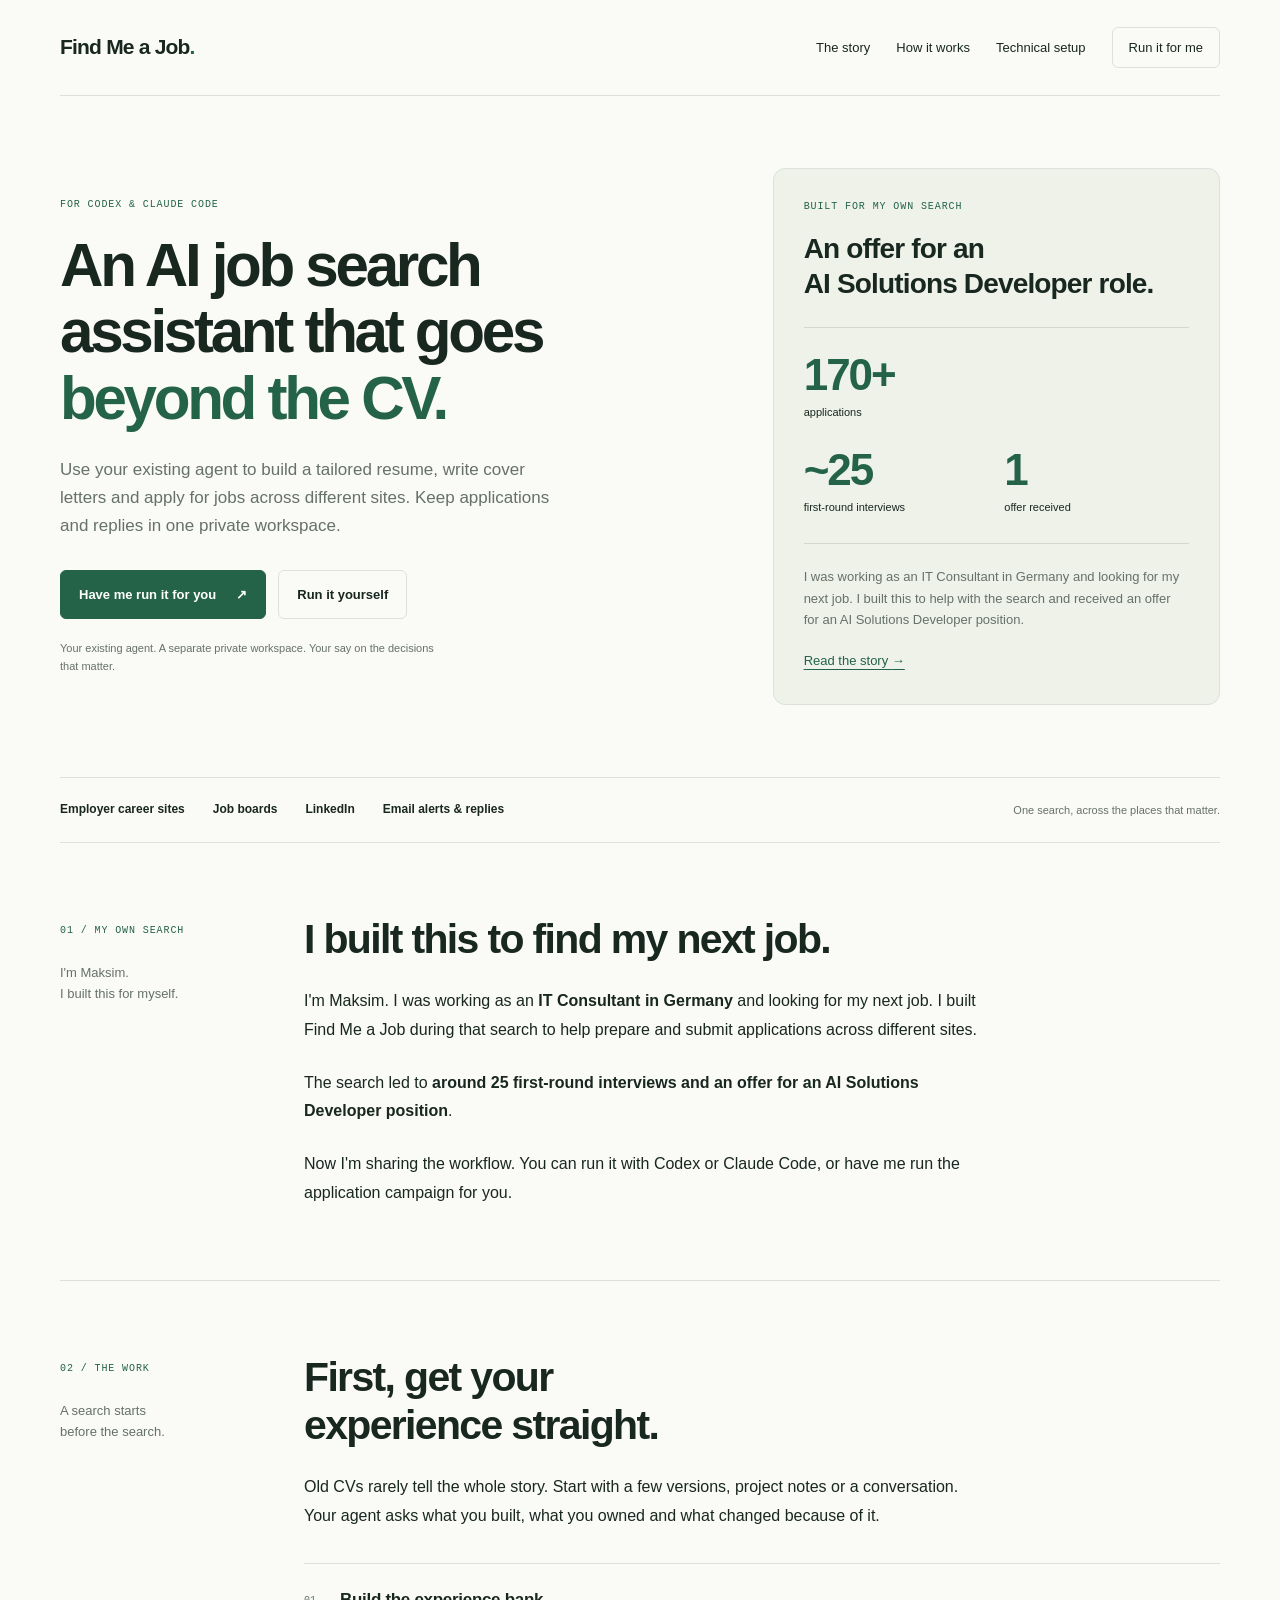
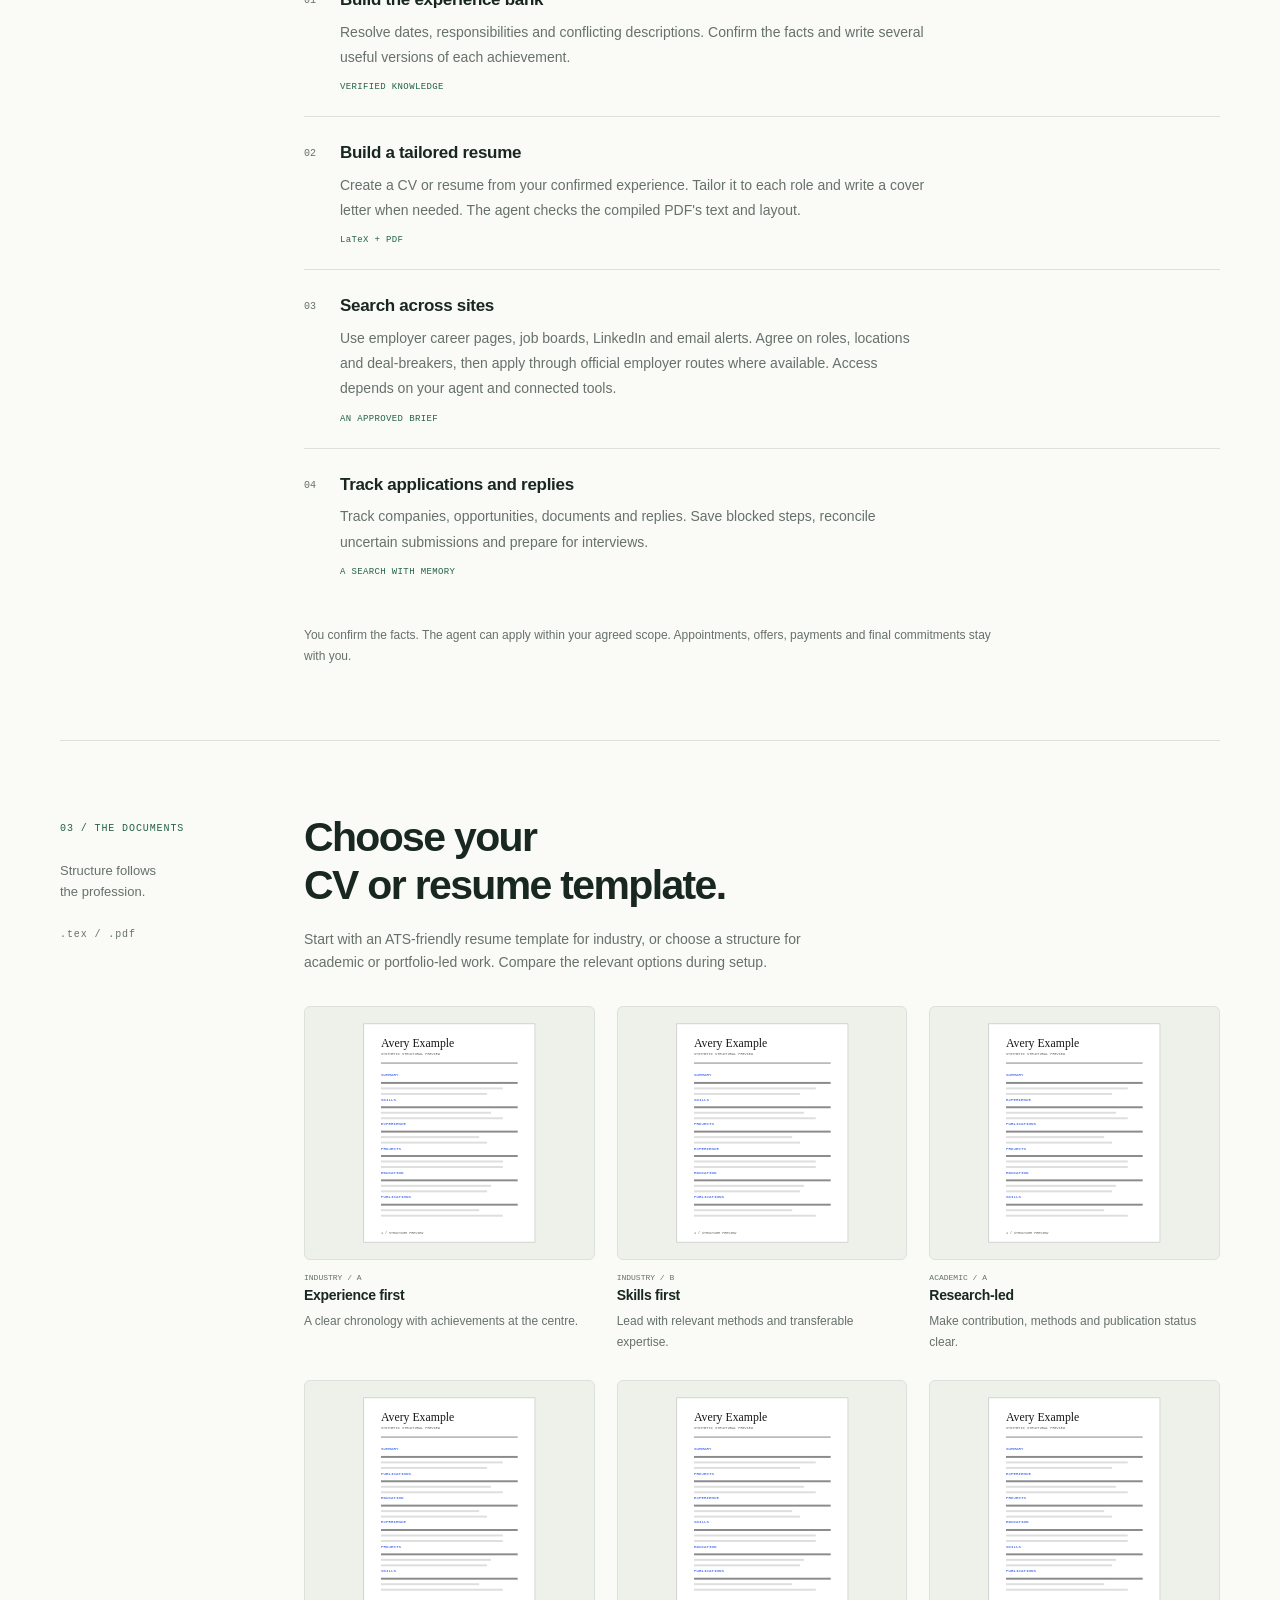
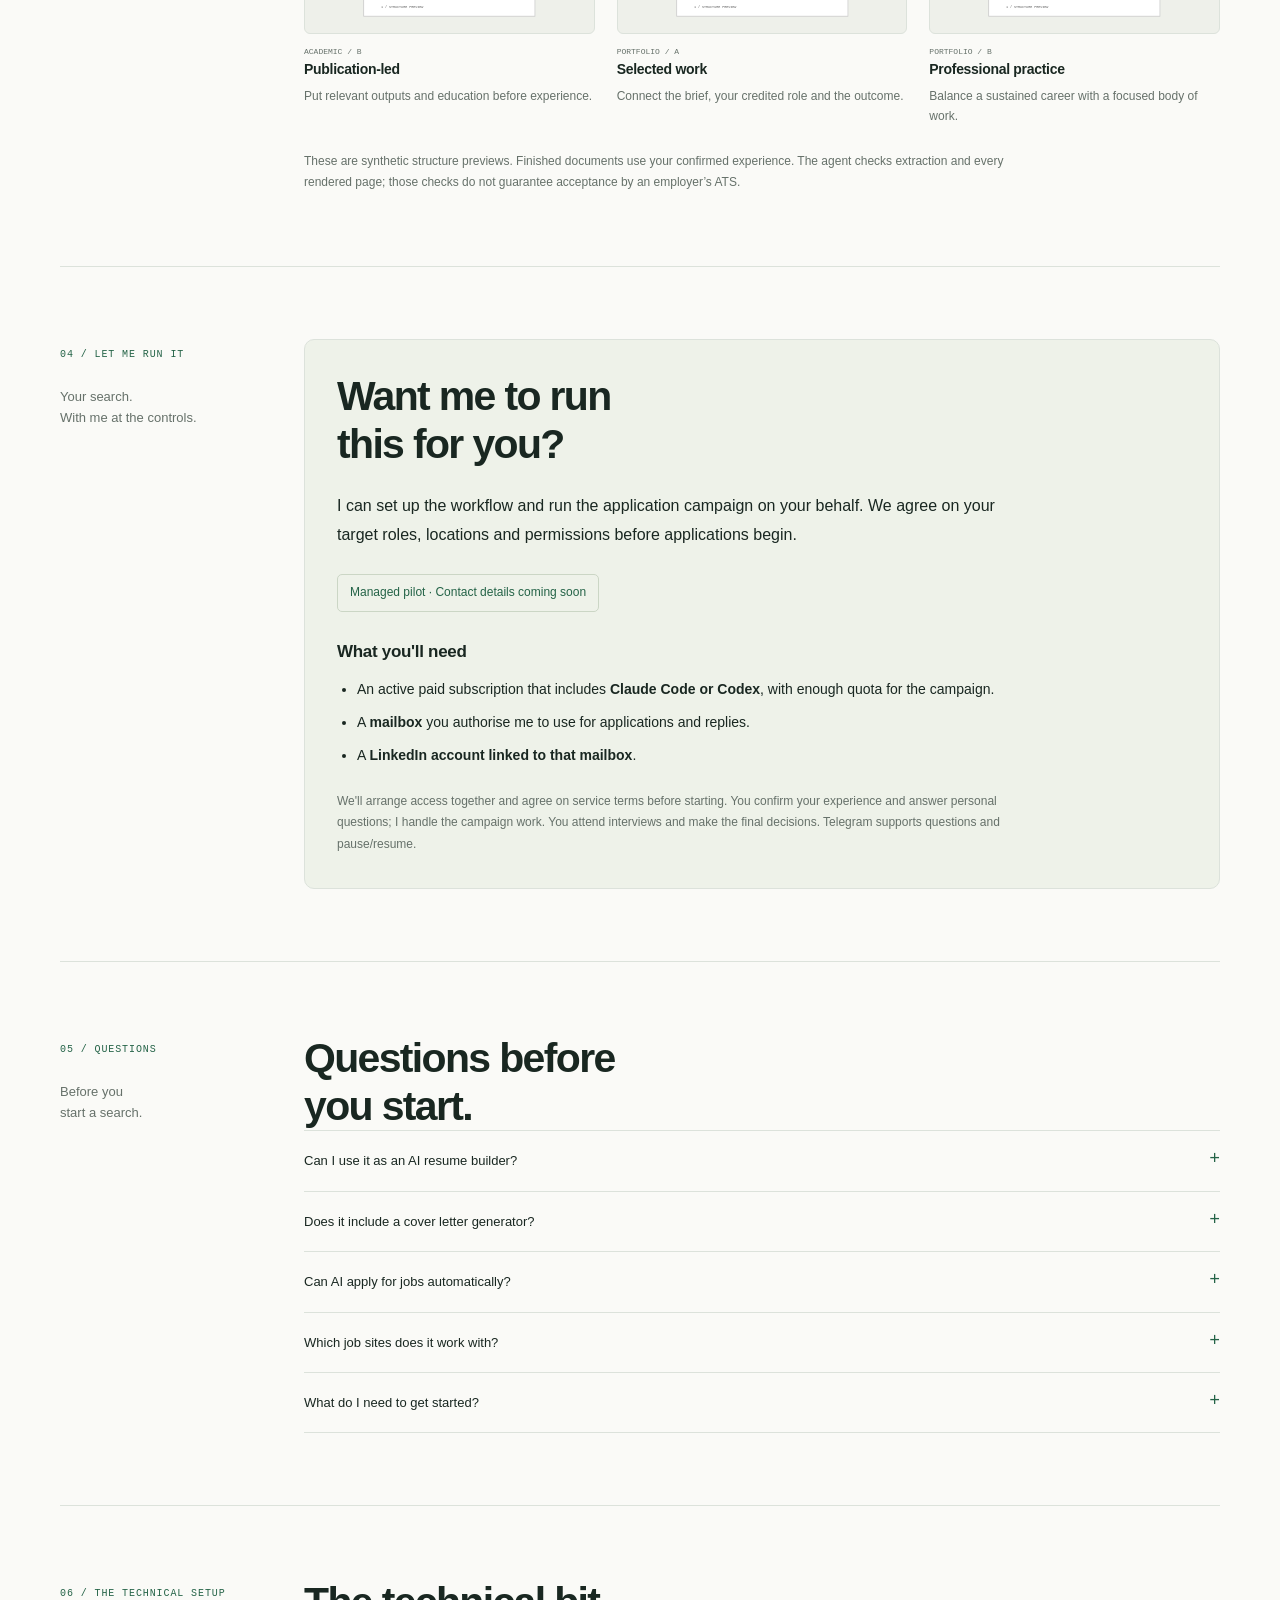
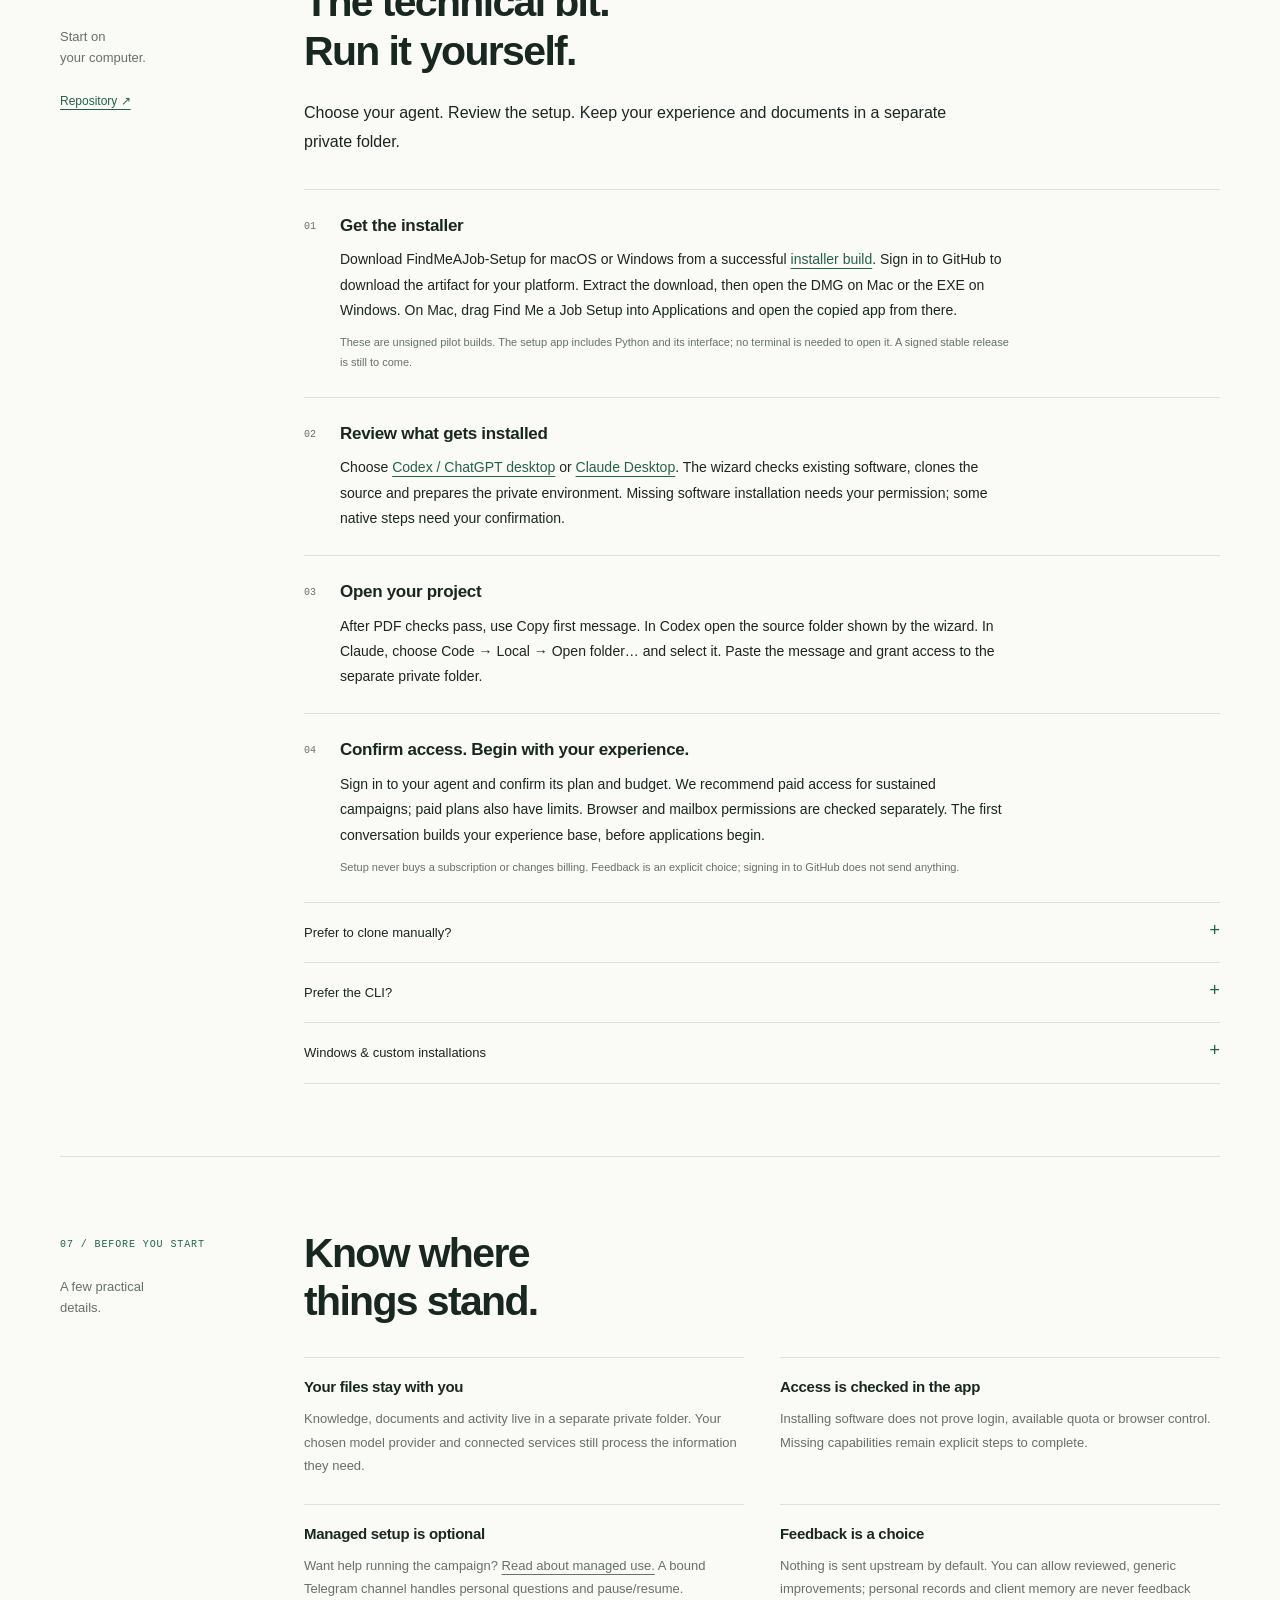
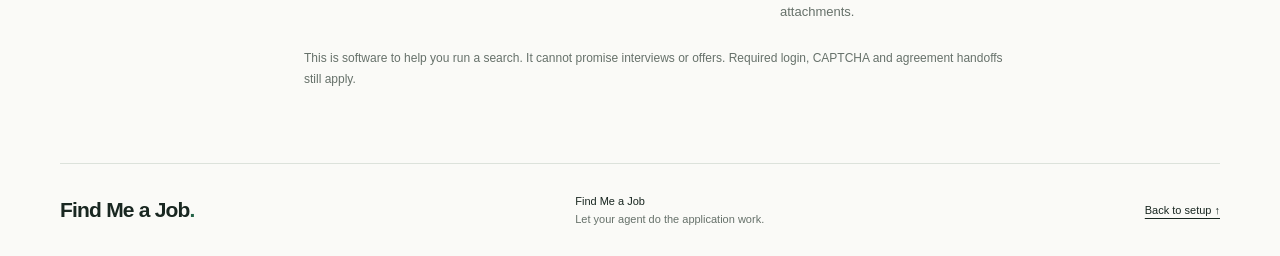
==== site/index.html @ a4992f52 "Align the product page with researched search demand Use supported resume-building and application t" ====
<!doctype html>
<html lang="en">
<head>
  <meta charset="utf-8">
  <meta name="viewport" content="width=device-width, initial-scale=1">
  <meta name="description" content="AI job search with a resume builder, tailored cover letters and application tracking. Run it yourself or have me manage your job applications.">
  <meta name="color-scheme" content="light">
  <title>Find Me a Job | AI Job Search &amp; Resume Builder</title>
  <link rel="canonical" href="https://blehmaks.github.io/find-me-a-job/">
  <link rel="stylesheet" href="styles.css?v=3">
  <link rel="icon" type="image/svg+xml" href="assets/mark.svg?v=2">
</head>
<body>
  <a class="skip" href="#main">Skip to content</a>
  <header class="masthead page">
    <a class="wordmark" href="#main" aria-label="Find Me a Job, home">Find Me a Job<span aria-hidden="true">.</span></a>
    <nav aria-label="Main navigation"><a href="#story">The story</a><a href="#workflow">How it works</a><a href="#install">Technical setup</a><a class="nav-cta" href="#managed">Run it for me</a></nav>
  </header>
  <main id="main">
    <section class="hero page" aria-labelledby="hero-heading">
      <div class="hero-copy"><p class="eyebrow">FOR CODEX &amp; CLAUDE CODE</p><h1 id="hero-heading">An AI job search<br>assistant that goes<br><span>beyond the CV.</span></h1><p class="hero-description">Use your existing agent to build a tailored resume, write cover letters and apply for jobs across different sites. Keep applications and replies in one private workspace.</p><div class="hero-actions"><a class="button primary" href="#managed">Have me run it for you <span aria-hidden="true">↗</span></a><a class="button secondary" href="#install">Run it yourself</a></div><p class="hero-caption">Your existing agent. A separate private workspace. Your say on the decisions that matter.</p></div>
      <aside class="founder-card" aria-labelledby="founder-heading"><p class="eyebrow">BUILT FOR MY OWN SEARCH</p><h2 id="founder-heading">An offer for an<br> AI Solutions Developer role.</h2><div class="results" aria-label="Founder search results"><div><strong>170+</strong><span>applications</span></div><div><strong>~25</strong><span>first-round interviews</span></div><div><strong>1</strong><span>offer received</span></div></div><p>I was working as an IT Consultant in Germany and looking for my next job. I built this to help with the search and received an offer for an AI Solutions Developer position.</p><a class="text-link" href="#story">Read the story <span aria-hidden="true">→</span></a></aside>
    </section>
    <div class="scope-strip page"><span>Employer career sites</span><span>Job boards</span><span>LinkedIn</span><span>Email alerts &amp; replies</span><p>One search, across the places that matter.</p></div>

    <section id="story" class="chapter page" aria-labelledby="story-heading">
      <div class="chapter-index"><span class="label">01 / MY OWN SEARCH</span><p>I'm Maksim.<br>I built this for myself.</p></div>
      <div class="chapter-body"><h2 id="story-heading">I built this to find my next job.</h2><p class="intro">I'm Maksim. I was working as an <strong>IT Consultant in Germany</strong> and looking for my next job. I built Find Me a Job during that search to help prepare and submit applications across different sites.</p>
        <p class="intro">The search led to <strong>around 25 first-round interviews and an offer for an AI Solutions Developer position</strong>.</p>
        <p class="intro">Now I'm sharing the workflow. You can run it with Codex or Claude Code, or have me run the application campaign for you.</p>
      </div>
    </section>

    <section id="workflow" class="chapter page" aria-labelledby="workflow-heading">
      <div class="chapter-index"><span class="label">02 / THE WORK</span><p>A search starts<br>before the search.</p></div>
      <div class="chapter-body"><h2 id="workflow-heading">First, get your<br>experience straight.</h2><p class="intro">Old CVs rarely tell the whole story. Start with a few versions, project notes or a conversation. Your agent asks what you built, what you owned and what changed because of it.</p>
        <ol class="work-list">
          <li><span class="row-no">01</span><div><h3>Build the experience bank</h3><p>Resolve dates, responsibilities and conflicting descriptions. Confirm the facts and write several useful versions of each achievement.</p></div><span class="output">VERIFIED KNOWLEDGE</span></li>
          <li><span class="row-no">02</span><div><h3>Build a tailored resume</h3><p>Create a CV or resume from your confirmed experience. Tailor it to each role and write a cover letter when needed. The agent checks the compiled PDF's text and layout.</p></div><span class="output">LaTeX + PDF</span></li>
          <li><span class="row-no">03</span><div><h3>Search across sites</h3><p>Use employer career pages, job boards, LinkedIn and email alerts. Agree on roles, locations and deal-breakers, then apply through official employer routes where available. Access depends on your agent and connected tools.</p></div><span class="output">AN APPROVED BRIEF</span></li>
          <li><span class="row-no">04</span><div><h3>Track applications and replies</h3><p>Track companies, opportunities, documents and replies. Save blocked steps, reconcile uncertain submissions and prepare for interviews.</p></div><span class="output">A SEARCH WITH MEMORY</span></li>
        </ol>
        <p class="note">You confirm the facts. The agent can apply within your agreed scope. Appointments, offers, payments and final commitments stay with you.</p>
      </div>
    </section>

    <section id="templates" class="chapter page" aria-labelledby="templates-heading">
      <div class="chapter-index"><span class="label">03 / THE DOCUMENTS</span><p>Structure follows<br>the profession.</p><span class="file-label">.tex / .pdf</span></div>
      <div class="chapter-body"><div class="section-heading"><h2 id="templates-heading">Choose your<br>CV or resume template.</h2><p>Start with an ATS-friendly resume template for industry, or choose a structure for academic or portfolio-led work. Compare the relevant options during setup.</p></div>
      <div class="template-grid">
        <article class="template-card" data-family="industry" data-variant="experience-first"><div class="preview"><svg role="img" aria-label="Industry chronology structure: summary, skills, experience, projects, education and publications" viewBox="0 0 220 280"><use href="assets/structures.svg?v=2#industry-experience-first"></use></svg></div><div class="template-title"><h3>Experience first</h3><span>INDUSTRY / A</span></div><p>A clear chronology with achievements at the centre.</p></article>
        <article class="template-card" data-family="industry" data-variant="skills-first"><div class="preview"><svg role="img" aria-label="Industry skills structure: summary, skills, projects, experience, education and publications" viewBox="0 0 220 280"><use href="assets/structures.svg?v=2#industry-skills-first"></use></svg></div><div class="template-title"><h3>Skills first</h3><span>INDUSTRY / B</span></div><p>Lead with relevant methods and transferable expertise.</p></article>
        <article class="template-card" data-family="academic" data-variant="research-first"><div class="preview"><svg role="img" aria-label="Research structure: summary, experience, publications, projects, education and skills" viewBox="0 0 220 280"><use href="assets/structures.svg?v=2#academic-research-first"></use></svg></div><div class="template-title"><h3>Research-led</h3><span>ACADEMIC / A</span></div><p>Make contribution, methods and publication status clear.</p></article>
        <article class="template-card" data-family="academic" data-variant="publications-first"><div class="preview"><svg role="img" aria-label="Publication structure: summary, publications, education, experience, projects and skills" viewBox="0 0 220 280"><use href="assets/structures.svg?v=2#academic-publications-first"></use></svg></div><div class="template-title"><h3>Publication-led</h3><span>ACADEMIC / B</span></div><p>Put relevant outputs and education before experience.</p></article>
        <article class="template-card" data-family="portfolio" data-variant="selected-work"><div class="preview"><svg role="img" aria-label="Portfolio projects structure: summary, projects, experience, skills, education and publications" viewBox="0 0 220 280"><use href="assets/structures.svg?v=2#portfolio-selected-work"></use></svg></div><div class="template-title"><h3>Selected work</h3><span>PORTFOLIO / A</span></div><p>Connect the brief, your credited role and the outcome.</p></article>
        <article class="template-card" data-family="portfolio" data-variant="practice-first"><div class="preview"><svg role="img" aria-label="Portfolio practice structure: summary, experience, projects, education, skills and publications" viewBox="0 0 220 280"><use href="assets/structures.svg?v=2#portfolio-practice-first"></use></svg></div><div class="template-title"><h3>Professional practice</h3><span>PORTFOLIO / B</span></div><p>Balance a sustained career with a focused body of work.</p></article>
      </div>

        <p class="note">These are synthetic structure previews. Finished documents use your confirmed experience. The agent checks extraction and every rendered page; those checks do not guarantee acceptance by an employer’s ATS.</p>
      </div>
    </section>

    <section id="managed" class="chapter page managed" aria-labelledby="managed-heading">
      <div class="chapter-index"><span class="label">04 / LET ME RUN IT</span><p>Your search.<br>With me at the controls.</p></div>
      <div class="chapter-body"><h2 id="managed-heading">Want me to run<br>this for you?</h2><p class="intro">I can set up the workflow and run the application campaign on your behalf. We agree on your target roles, locations and permissions before applications begin.</p>
        <p class="contact-status">Managed pilot · Contact details coming soon</p>
        <h3 class="requirements-heading">What you'll need</h3><ul class="requirements"><li>An active paid subscription that includes <strong>Claude Code or Codex</strong>, with enough quota for the campaign.</li><li>A <strong>mailbox</strong> you authorise me to use for applications and replies.</li><li>A <strong>LinkedIn account linked to that mailbox</strong>.</li></ul>
        <p class="note">We'll arrange access together and agree on service terms before starting. You confirm your experience and answer personal questions; I handle the campaign work. You attend interviews and make the final decisions. Telegram supports questions and pause/resume.</p>
      </div>
    </section>

    <section id="faq" class="chapter page" aria-labelledby="faq-heading">
      <div class="chapter-index"><span class="label">05 / QUESTIONS</span><p>Before you<br>start a search.</p></div>
      <div class="chapter-body"><h2 id="faq-heading">Questions before<br>you start.</h2>
        <details class="technical"><summary>Can I use it as an AI resume builder?</summary><p>Yes. Your agent builds a CV or resume from your confirmed experience, then tailors it to each job description. You get editable LaTeX source and a PDF. The workflow checks text extraction and the page layout before the CV is ready.</p></details>
        <details class="technical"><summary>Does it include a cover letter generator?</summary><p>Your agent writes a tailored cover letter when the application requires one, or when you ask for one. It uses your experience and the vacancy to explain why your work fits the role.</p></details>
        <details class="technical"><summary>Can AI apply for jobs automatically?</summary><p>Once you approve the search scope and permissions, the agent can prepare and submit job applications through the tools available to it. Signing in and some site-specific steps may need your input. You attend interviews and make the final decisions on offers.</p></details>
        <details class="technical"><summary>Which job sites does it work with?</summary><p>The search can use employer career pages, job boards, LinkedIn and email alerts. Applications go through official employer routes where available. Access depends on your agent's browser and mailbox tools and the requirements of each site.</p></details>
        <details class="technical"><summary>What do I need to get started?</summary><p>Use Codex or Claude Code with access to a separate private workspace. The <a href="#install">technical setup</a> covers installation and tool checks. For <a href="#managed">managed use</a>, you'll need a paid agent subscription, a mailbox and a LinkedIn account linked to that mailbox.</p></details>
      </div>
    </section>

    <section id="install" class="chapter setup page" aria-labelledby="install-heading">
      <div class="chapter-index"><span class="label">06 / THE TECHNICAL SETUP</span><p>Start on<br>your computer.</p><a class="small-link" href="https://github.com/BlehMaks/find-me-a-job">Repository ↗</a></div>
      <div class="chapter-body"><h2 id="install-heading">The technical bit.<br>Run it yourself.</h2><p class="intro">Choose your agent. Review the setup. Keep your experience and documents in a separate private folder.</p>
        <ol class="setup-list">
          <li><span class="row-no">01</span><div><h3>Get the installer</h3><p>Download FindMeAJob-Setup for macOS or Windows from a successful <a href="https://github.com/BlehMaks/find-me-a-job/actions/workflows/installer.yml">installer build</a>. Sign in to GitHub to download the artifact for your platform. Extract the download, then open the DMG on Mac or the EXE on Windows. On Mac, drag Find Me a Job Setup into Applications and open the copied app from there.</p><p class="small">These are unsigned pilot builds. The setup app includes Python and its interface; no terminal is needed to open it. A signed stable release is still to come.</p></div></li>
          <li><span class="row-no">02</span><div><h3>Review what gets installed</h3><p>Choose <a href="https://learn.chatgpt.com/docs/app">Codex / ChatGPT desktop</a> or <a href="https://code.claude.com/docs/en/desktop-quickstart">Claude Desktop</a>. The wizard checks existing software, clones the source and prepares the private environment. Missing software installation needs your permission; some native steps need your confirmation.</p></div></li>
          <li><span class="row-no">03</span><div><h3>Open your project</h3><p>After PDF checks pass, use Copy first message. In Codex open the source folder shown by the wizard. In Claude, choose Code → Local → Open folder… and select it. Paste the message and grant access to the separate private folder.</p></div></li>
          <li><span class="row-no">04</span><div><h3>Confirm access. Begin with your experience.</h3><p>Sign in to your agent and confirm its plan and budget. We recommend paid access for sustained campaigns; paid plans also have limits. Browser and mailbox permissions are checked separately. The first conversation builds your experience base, before applications begin.</p><p class="small">Setup never buys a subscription or changes billing. Feedback is an explicit choice; signing in to GitHub does not send anything.</p></div></li>
        </ol>
        <details class="technical"><summary>Prefer to clone manually?</summary><p>Use <a href="https://desktop.github.com/download/">GitHub Desktop</a>: File → Clone repository → URL, then paste:</p><code class="repo-address">https://github.com/BlehMaks/find-me-a-job.git</code><p>Open that folder in your desktop agent. Ask it to read AGENTS.md, inspect the installer and prepare a separate private workspace after reviewing the plan. GitHub Desktop is optional; GitHub CLI is a separate tool.</p></details>
        <details class="technical"><summary>Prefer the CLI?</summary><p>Select it explicitly. The installer prepares the environment and private workspace; the run command passes the correct context to your agent.</p><pre>sh install/install.sh --interface cli \
  --agent codex --workspace "$HOME/career-workspace" --yes
"$HOME/career-workspace.venv/bin/fmj" run \
  --workspace "$HOME/career-workspace"</pre><p>Use <code>--agent claude</code> for Claude Code. Add <code>--install-dependencies</code> to permit missing software installation. Existing global agent settings are preserved.</p></details>
        <details class="technical"><summary>Windows &amp; custom installations</summary><pre>.\install\install.ps1 -Interface desktop `
  -Workspace "$env:USERPROFILE\career-workspace" `
  -Agent claude -Yes</pre><p>Use <code>-Interface cli</code> for the CLI route, or <code>-InstallDependencies</code> to permit native software installation. Read <code>docs/install.md</code> in the clone for custom app locations, offline setup and platform limits.</p></details>
      </div>
    </section>

    <section class="chapter page practical" aria-labelledby="practical-heading">
      <div class="chapter-index"><span class="label">07 / BEFORE YOU START</span><p>A few practical<br>details.</p></div>
      <div class="chapter-body"><h2 id="practical-heading">Know where<br>things stand.</h2><div class="practical-grid"><div><h3>Your files stay with you</h3><p>Knowledge, documents and activity live in a separate private folder. Your chosen model provider and connected services still process the information they need.</p></div><div><h3>Access is checked in the app</h3><p>Installing software does not prove login, available quota or browser control. Missing capabilities remain explicit steps to complete.</p></div><div><h3>Managed setup is optional</h3><p>Want help running the campaign? <a href="#managed">Read about managed use.</a> A bound Telegram channel handles personal questions and pause/resume.</p></div><div><h3>Feedback is a choice</h3><p>Nothing is sent upstream by default. You can allow reviewed, generic improvements; personal records and client memory are never feedback attachments.</p></div></div><p class="note">This is software to help you run a search. It cannot promise interviews or offers. Required login, CAPTCHA and agreement handoffs still apply.</p></div>
    </section>
  </main>
  <footer class="page footer"><a class="wordmark" href="#main">Find Me a Job<span aria-hidden="true">.</span></a><p>Find Me a Job<br><span>Let your agent do the application work.</span></p><a href="#install">Back to setup ↑</a></footer>
</body>
</html>
---- site/styles.css ----
:root {
  --paper: #fafaf7;
  --ink: #192721;
  --muted: #66716a;
  --rule: #dce2db;
  --blue: #246347;
  --display: 'Avenir Next', 'Trebuchet MS', sans-serif;
  --body: 'Avenir Next', 'Trebuchet MS', sans-serif;
  --mono: 'Menlo', 'Lucida Console', monospace;
}
* { box-sizing: border-box; }
html { scroll-behavior: smooth; scroll-padding-top: 28px; }
body { margin: 0; background: var(--paper); color: var(--ink); font: 16px/1.65 var(--body); }
p, h1, h2, h3 { margin: 0; }
a { color: inherit; text-underline-offset: 4px; }
a:hover { color: var(--blue); }
a:focus-visible, summary:focus-visible { outline: 2px solid var(--blue); outline-offset: 5px; }
.page { width: min(1160px, calc(100% - 96px)); margin-inline: auto; }
.skip { position: fixed; left: 16px; top: -90px; background: var(--ink); color: white; padding: 12px; z-index: 10; }
.skip:focus { top: 12px; }
.masthead { min-height: 96px; display: flex; align-items: center; justify-content: space-between; gap: 32px; border-bottom: 1px solid var(--rule); }
.wordmark { font-size: 21px; font-weight: 750; letter-spacing: -.8px; text-decoration: none; white-space: nowrap; }
.wordmark span { color: var(--blue); }
nav { display: flex; align-items: center; gap: 26px; font-size: 13px; }
nav a { text-decoration: none; }
.nav-cta { border: 1px solid var(--rule); padding: 9px 16px; border-radius: 6px; }
.hero { display: grid; grid-template-columns: minmax(0, 1.45fr) minmax(0, 1fr); gap: 64px; padding-block: 72px; align-items: center; }
.eyebrow, .label, .file-label { font: 10px/1.6 var(--mono); letter-spacing: .09em; color: var(--blue); }
h1 { font-size: clamp(38px, 4.7vw, 62px); line-height: 1.1; letter-spacing: -.055em; font-weight: 650; margin-top: 20px; }
h1 span { color: var(--blue); }
.hero-description { font-size: 17px; color: var(--muted); max-width: 510px; margin-top: 24px; }
.hero-actions { display: flex; flex-wrap: wrap; gap: 12px; margin-top: 30px; }
.button { display: inline-flex; justify-content: center; align-items: center; gap: 20px; padding: 13px 18px; border-radius: 6px; font-size: 13px; font-weight: 600; text-decoration: none; border: 1px solid var(--rule); }
.button.primary { color: white; background: var(--blue); border-color: var(--blue); }
.button.primary:hover { background: #194d35; }
.button.secondary:hover { background: #edf1eb; }
.hero-caption { font-size: 11px; color: var(--muted); max-width: 390px; margin-top: 20px; }
.founder-card { padding: 30px; border: 1px solid var(--rule); border-radius: 12px; background: #eef2e9; }
.founder-card h2 { font-size: 28px; line-height: 1.25; letter-spacing: -.03em; margin-top: 16px; }
.founder-card > p:not(.eyebrow) { font-size: 13px; color: var(--muted); margin-top: 22px; }
.results { display: grid; grid-template-columns: 1fr 1fr; gap: 22px 16px; margin-top: 26px; padding-block: 24px; border-block: 1px solid #d0d9cb; }
.results > div:first-child { grid-column: 1 / -1; }
.results strong { display: block; font-size: 44px; font-weight: 650; line-height: 1.05; letter-spacing: -.045em; color: var(--blue); }
.results span { font-size: 11px; }
.founder-card > p.result-note { font-size: 10px; line-height: 1.7; margin-top: 12px; }
.text-link { display: inline-block; font-size: 13px; color: var(--blue); margin-top: 20px; }
.scope-strip { display: flex; flex-wrap: wrap; align-items: center; gap: 15px 28px; padding-block: 22px; border-block: 1px solid var(--rule); font-size: 12px; font-weight: 600; }
.scope-strip p { color: var(--muted); margin-left: auto; font-size: 11px; font-weight: 400; }
.chapter { display: grid; grid-template-columns: 180px minmax(0, 1fr); gap: 64px; padding-block: 72px; border-bottom: 1px solid var(--rule); }
.chapter-index > p { font-size: 13px; line-height: 1.6; margin-top: 22px; color: var(--muted); }
.file-label { display: inline-block; color: var(--muted); margin-top: 24px; }
h2 { font-size: clamp(28px, 3.2vw, 42px); line-height: 1.18; letter-spacing: -.04em; font-weight: 600; }
.intro { font-size: 16px; line-height: 1.8; max-width: 680px; margin-top: 24px; }
.work-list, .setup-list { margin: 32px 0 0; padding: 0; list-style: none; }
.work-list li { display: grid; grid-template-columns: 24px 1fr; gap: 12px; padding: 24px 0; border-top: 1px solid var(--rule); }
.row-no { font: 10px var(--mono); color: var(--muted); padding-top: 7px; }
h3 { font-size: 17px; line-height: 1.4; letter-spacing: -.3px; font-weight: 650; }
.work-list p { margin-top: 8px; color: var(--muted); font-size: 14px; line-height: 1.8; max-width: 590px; }
.output { grid-column: 2; color: var(--blue); font: 9px var(--mono); letter-spacing: .04em; }
.note { font-size: 12px; line-height: 1.8; color: var(--muted); max-width: 700px; margin-top: 24px; }
.section-heading > p { font-size: 14px; color: var(--muted); max-width: 560px; margin-top: 18px; }
.template-grid { display: grid; grid-template-columns: repeat(3, minmax(0, 1fr)); margin-top: 32px; gap: 28px 22px; }
.template-card { min-width: 0; }
.preview { padding: 16px 20px; background: #eef0ea; border: 1px solid var(--rule); border-radius: 6px; }
.preview svg { width: 100%; height: auto; max-height: 220px; display: block; }
.template-title { display: flex; flex-direction: column-reverse; gap: 4px; margin-top: 13px; }
.template-title span { color: var(--muted); font: 8px var(--mono); }
.template-title h3 { font-size: 14px; }
.template-card > p { font-size: 12px; line-height: 1.7; color: var(--muted); margin-top: 6px; }
.managed .chapter-body { padding: 32px; background: #eef2e9; border: 1px solid var(--rule); border-radius: 10px; }
.contact-status { display: inline-block; padding: 8px 12px; border: 1px solid #cbd6c5; border-radius: 5px; color: var(--blue); font-size: 12px; margin-top: 24px; }
.requirements-heading { margin-top: 28px; }
.requirements { padding-left: 20px; margin: 14px 0 0; max-width: 660px; font-size: 14px; }
.requirements li + li { margin-top: 10px; }
.small-link { display: inline-block; margin-top: 24px; color: var(--blue); font-size: 12px; }
.setup-list li { display: grid; grid-template-columns: 24px minmax(0, 1fr); gap: 12px; border-top: 1px solid var(--rule); padding: 24px 0; }
.setup-list p { margin-top: 10px; font-size: 14px; line-height: 1.8; max-width: 670px; }
.setup-list a { color: var(--blue); }
code { font: .85em/1.7 var(--mono); overflow-wrap: anywhere; }
.repo-address { display: block; margin-top: 17px; font-size: 11px; padding-bottom: 14px; border-bottom: 1px solid var(--rule); }
.setup-list p.small { font-size: 11px; line-height: 1.8; color: var(--muted); }
pre { white-space: pre-wrap; overflow-wrap: anywhere; font: 11px/1.9 var(--mono); margin: 16px 0 0; }
.technical { border-top: 1px solid var(--rule); padding: 19px 0; }
.technical:last-child { border-bottom: 1px solid var(--rule); }
summary { cursor: pointer; font-size: 13px; list-style: none; display: flex; justify-content: space-between; gap: 20px; }
summary::-webkit-details-marker { display: none; }
summary::after { content: '+'; font: 18px/1 var(--mono); color: var(--blue); }
details[open] > summary::after { content: '−'; }
.technical > p { margin-top: 16px; font-size: 13px; color: var(--muted); }
.technical pre { background: #eef0ea; border-radius: 5px; padding: 20px; }
.practical-grid { display: grid; grid-template-columns: 1fr 1fr; gap: 26px 36px; margin-top: 32px; }
.practical-grid > div { border-top: 1px solid var(--rule); padding-top: 18px; }
.practical-grid h3 { font-size: 15px; }
.practical-grid p { font-size: 13px; line-height: 1.8; color: var(--muted); margin-top: 10px; }
.footer { display: flex; align-items: center; justify-content: space-between; gap: 24px; padding-block: 28px; }
.footer p, .footer > a:last-child { font-size: 11px; }
.footer p span { color: var(--muted); }
@media (prefers-reduced-motion: reduce) { html { scroll-behavior: auto; } }
@media (max-width: 1000px) {
  .hero { gap: 32px; }
  .founder-card { padding: 24px; }
  .chapter { grid-template-columns: 140px minmax(0, 1fr); gap: 36px; }
  .scope-strip p { margin-left: 0; width: 100%; }
}
@media (max-width: 760px) {
  .page { width: calc(100% - 44px); }
  .masthead { min-height: 80px; flex-wrap: wrap; gap: 14px; padding-block: 20px; }
  nav { gap: 20px; flex-wrap: wrap; font-size: 12px; }
  .nav-cta { padding: 6px 12px; }
  .hero { grid-template-columns: 1fr; padding-block: 40px; gap: 32px; }
  h1 { font-size: 46px; }
  .hero-description { max-width: 580px; font-size: 16px; }
  .founder-card h2 br { display: none; }
  .results { grid-template-columns: 1.2fr 1fr 1fr; }
  .results > div:first-child { grid-column: auto; }
  .scope-strip { gap: 12px 24px; font-size: 11px; }
  .chapter { grid-template-columns: 1fr; gap: 24px; padding-block: 44px; }
  .chapter-index { display: flex; align-items: baseline; justify-content: space-between; gap: 20px; }
  .chapter-index > p { display: none; }
  .chapter-index .file-label, .chapter-index .small-link { margin: 0; }
  h2 { font-size: 32px; }
  .intro { font-size: 15px; }
  .managed .chapter-body { padding: 24px; }
}
@media (max-width: 480px) {
  .page { width: calc(100% - 36px); }
  .wordmark { font-size: 20px; }
  nav { gap: 10px 16px; font-size: 11px; }
  h1 { font-size: 38px; }
  .hero-actions { align-items: stretch; }
  .button { padding: 12px 15px; }
  .results strong { font-size: 36px; }
  .results span { font-size: 10px; }
  .founder-card { padding: 22px; }
  .template-grid { grid-template-columns: repeat(2, minmax(0, 1fr)); gap: 24px 16px; }
  .preview { padding: 10px; }
  .practical-grid { grid-template-columns: 1fr; }
  .footer { align-items: start; flex-wrap: wrap; }
}
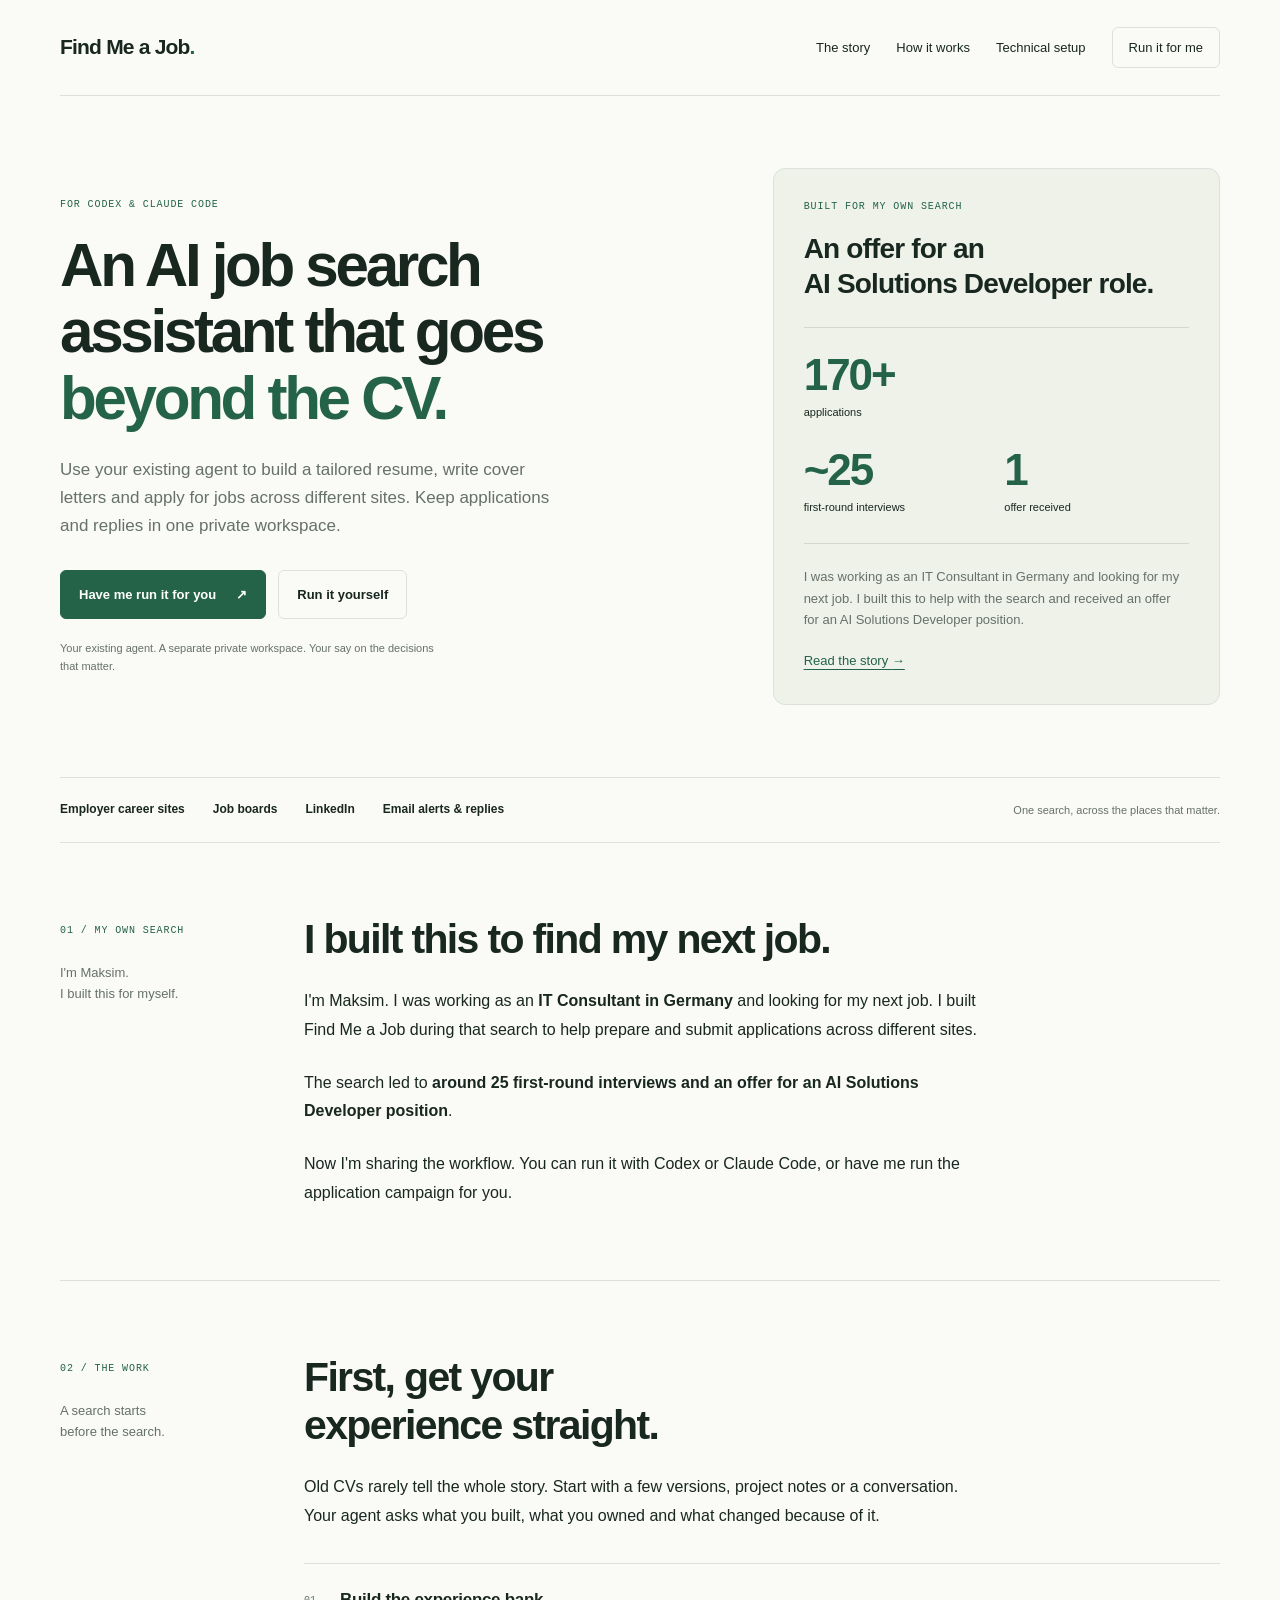
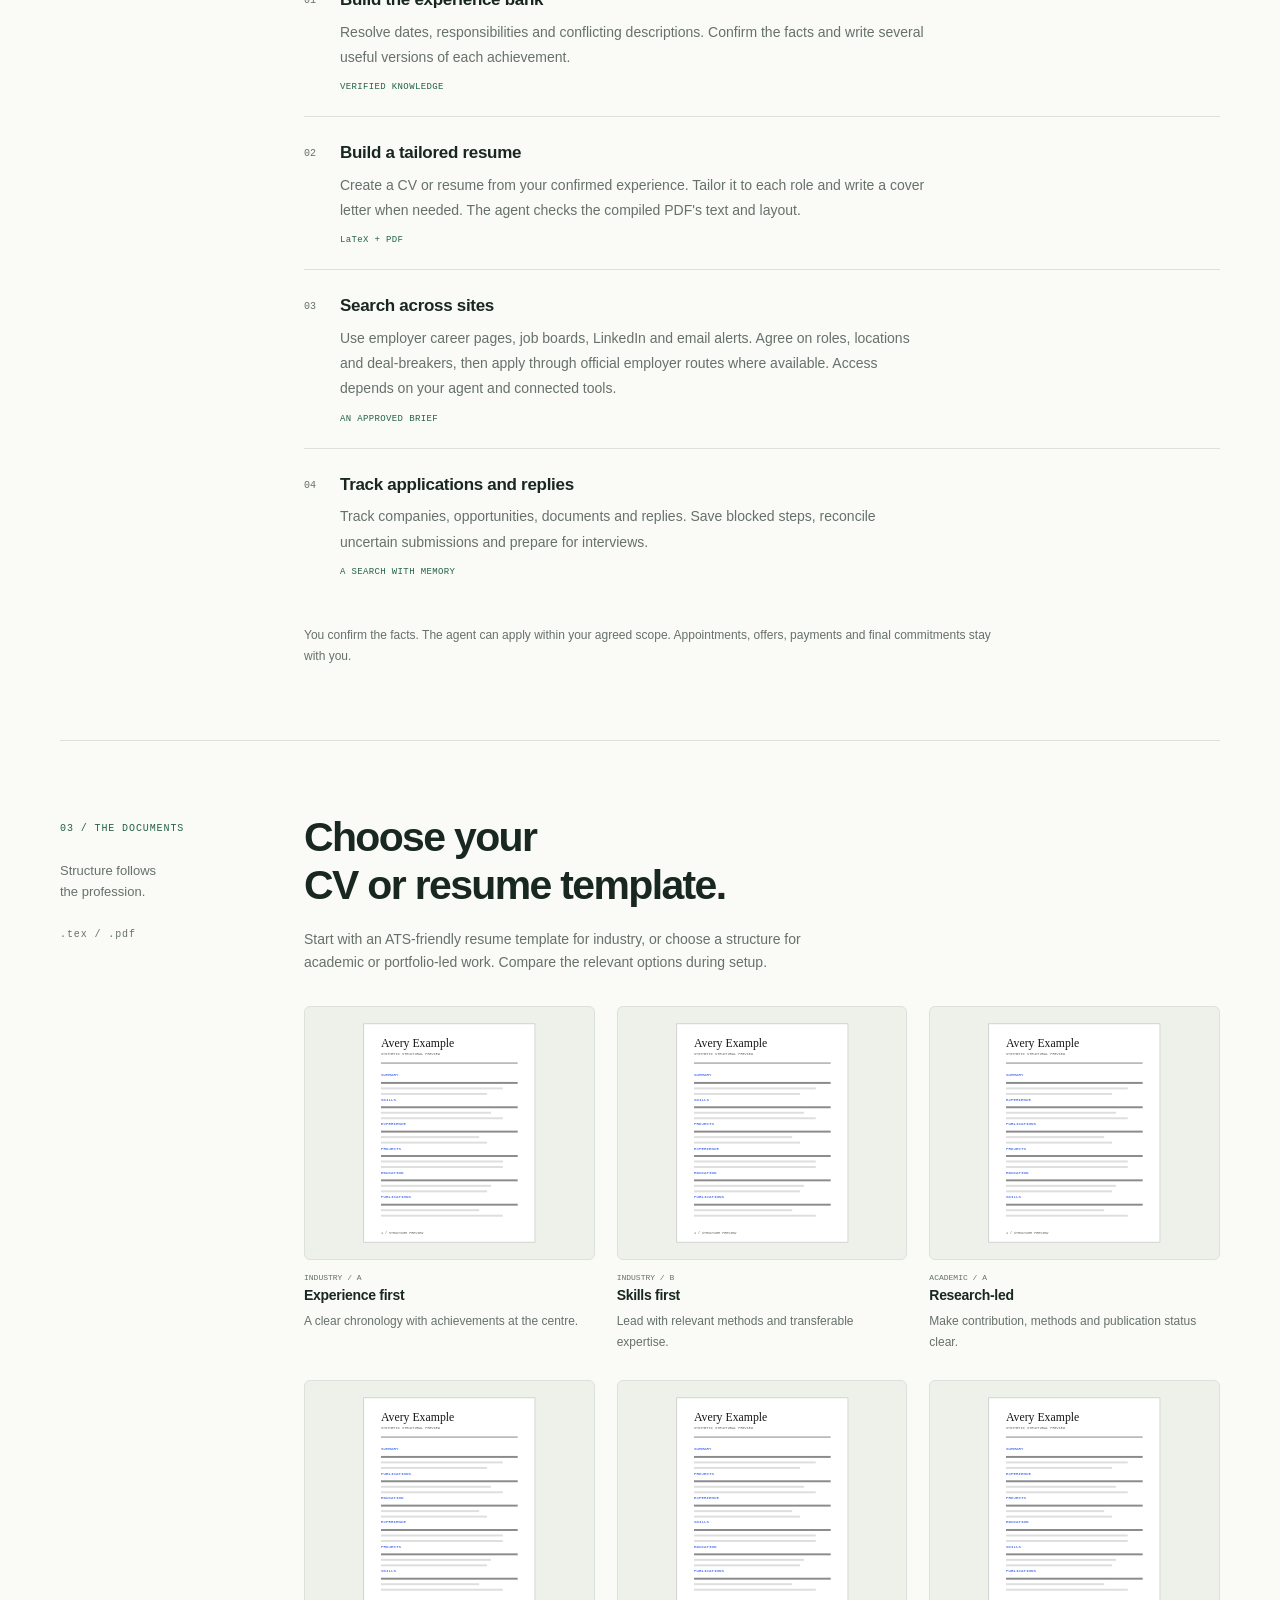
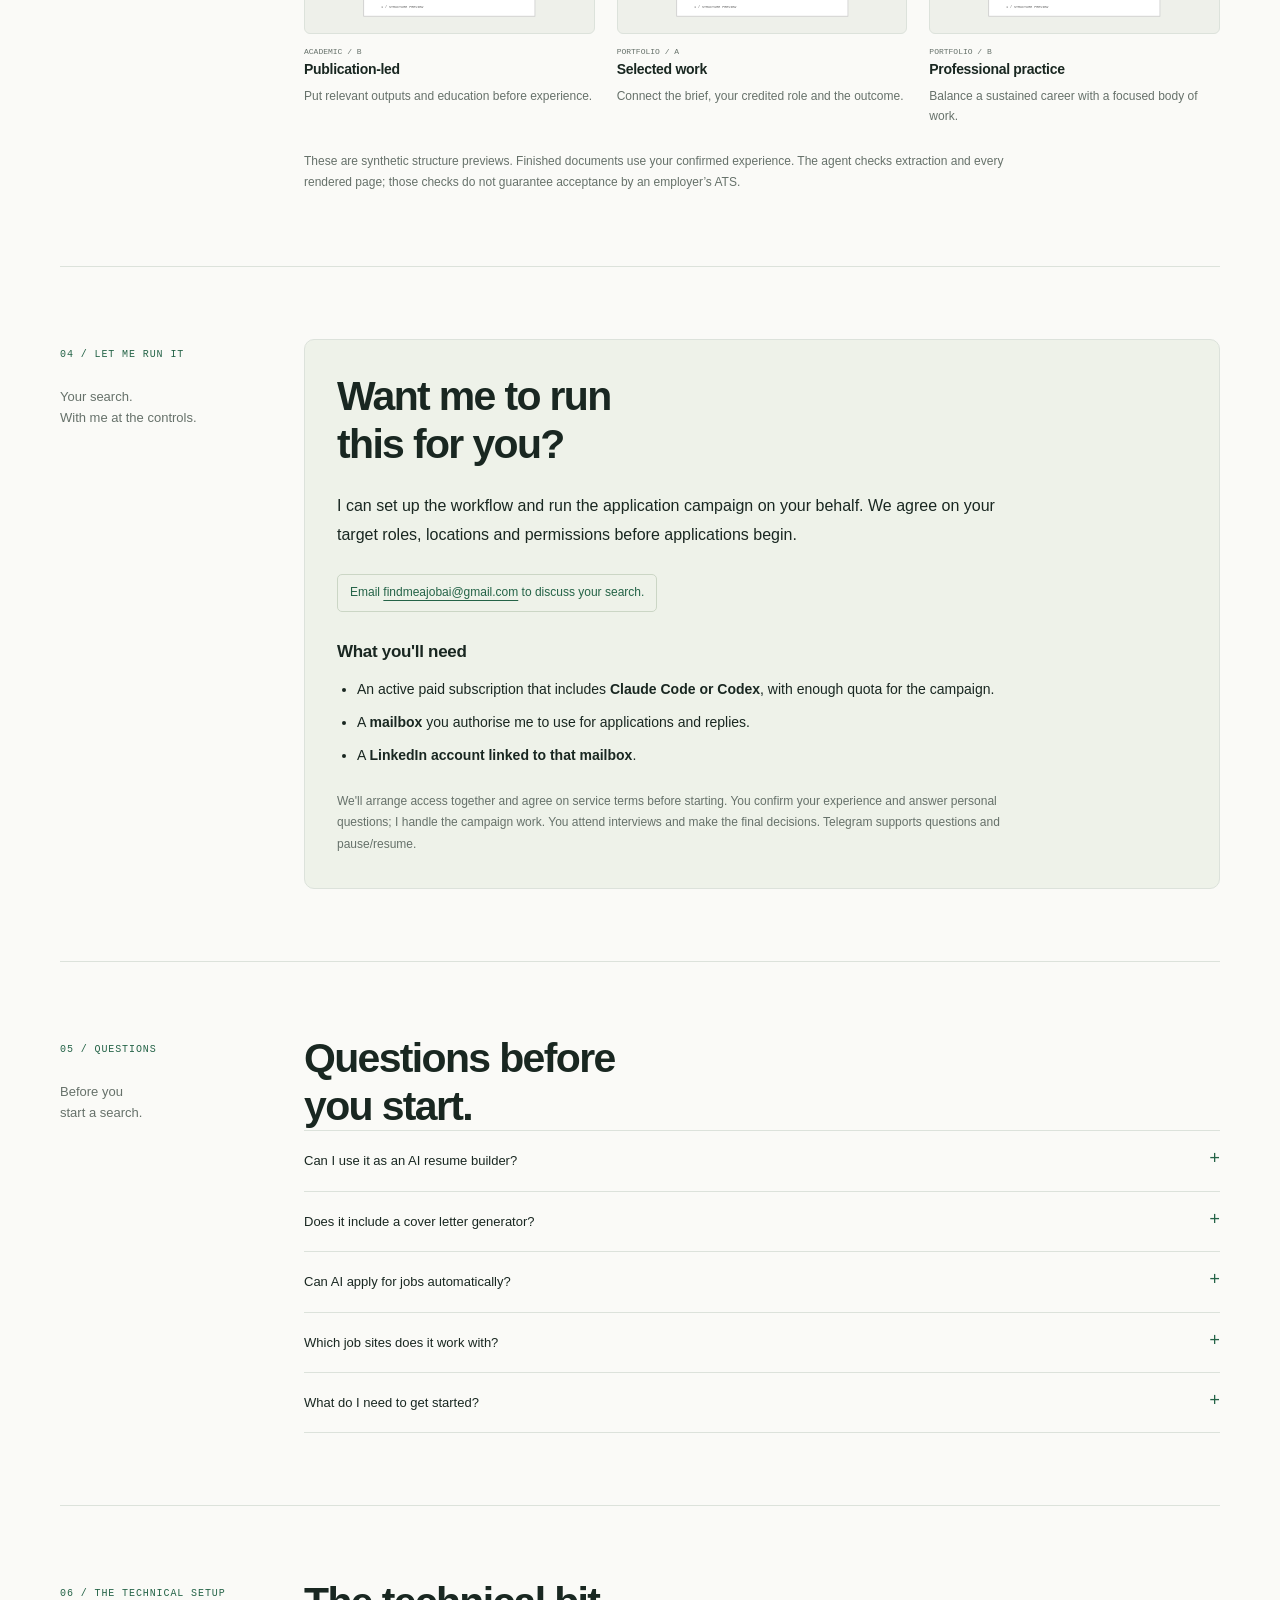
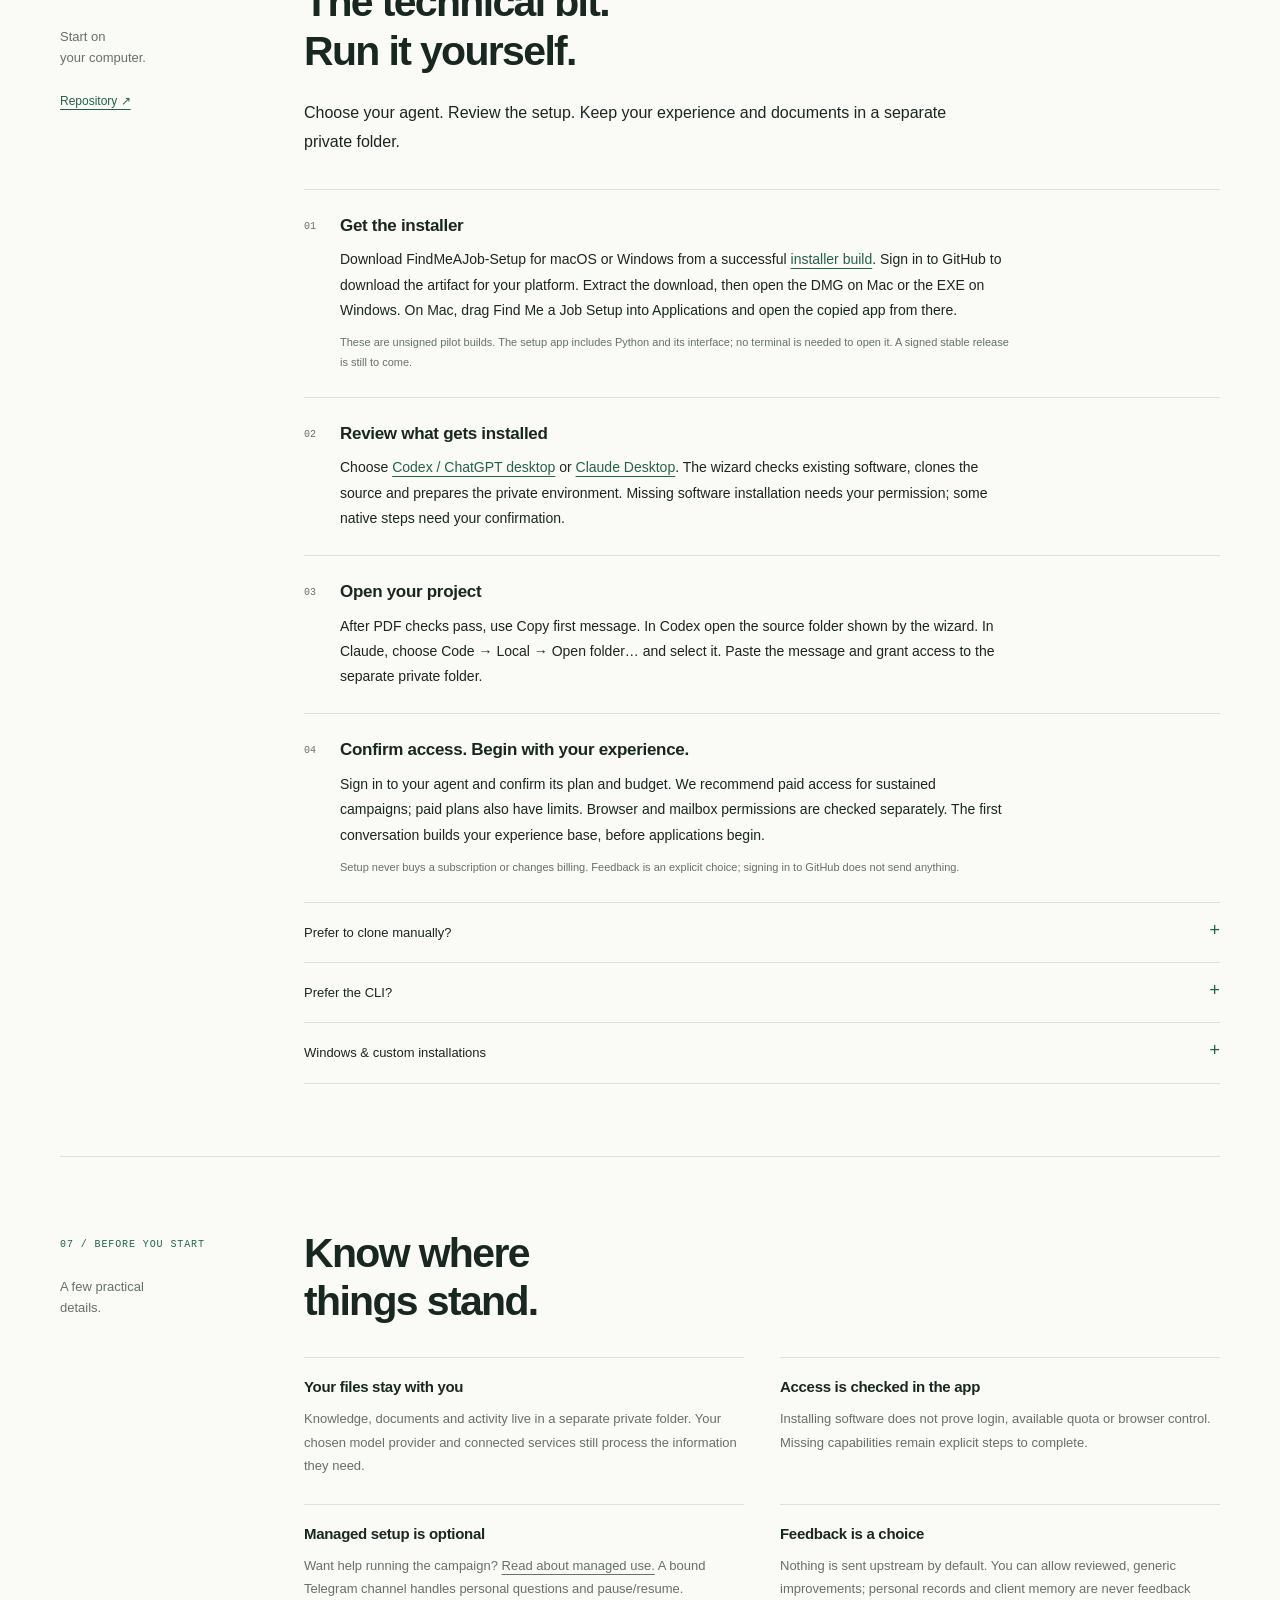
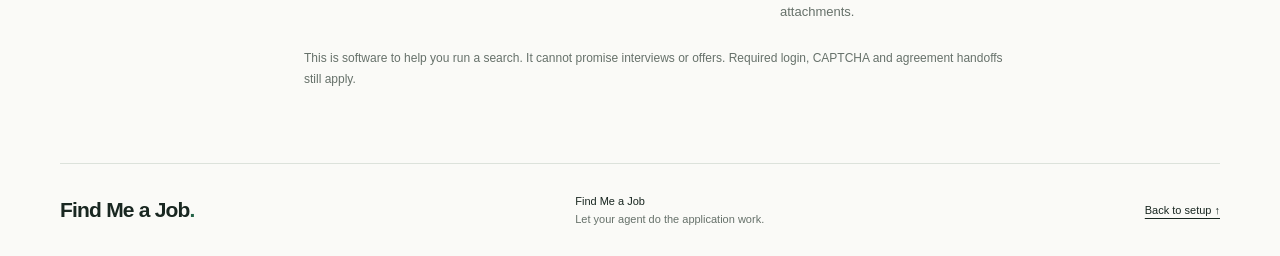
==== commit 717d2119: "Publish the dedicated managed-search contact Add the owner's project mailbox to the README and produ" ====
--- a/site/index.html
+++ b/site/index.html
@@ -63,7 +63,7 @@
     <section id="managed" class="chapter page managed" aria-labelledby="managed-heading">
       <div class="chapter-index"><span class="label">04 / LET ME RUN IT</span><p>Your search.<br>With me at the controls.</p></div>
       <div class="chapter-body"><h2 id="managed-heading">Want me to run<br>this for you?</h2><p class="intro">I can set up the workflow and run the application campaign on your behalf. We agree on your target roles, locations and permissions before applications begin.</p>
-        <p class="contact-status">Managed pilot · Contact details coming soon</p>
+        <p class="contact-status">Email <a href="mailto:findmeajobai@gmail.com">findmeajobai@gmail.com</a> to discuss your search.</p>
         <h3 class="requirements-heading">What you'll need</h3><ul class="requirements"><li>An active paid subscription that includes <strong>Claude Code or Codex</strong>, with enough quota for the campaign.</li><li>A <strong>mailbox</strong> you authorise me to use for applications and replies.</li><li>A <strong>LinkedIn account linked to that mailbox</strong>.</li></ul>
         <p class="note">We'll arrange access together and agree on service terms before starting. You confirm your experience and answer personal questions; I handle the campaign work. You attend interviews and make the final decisions. Telegram supports questions and pause/resume.</p>
       </div>
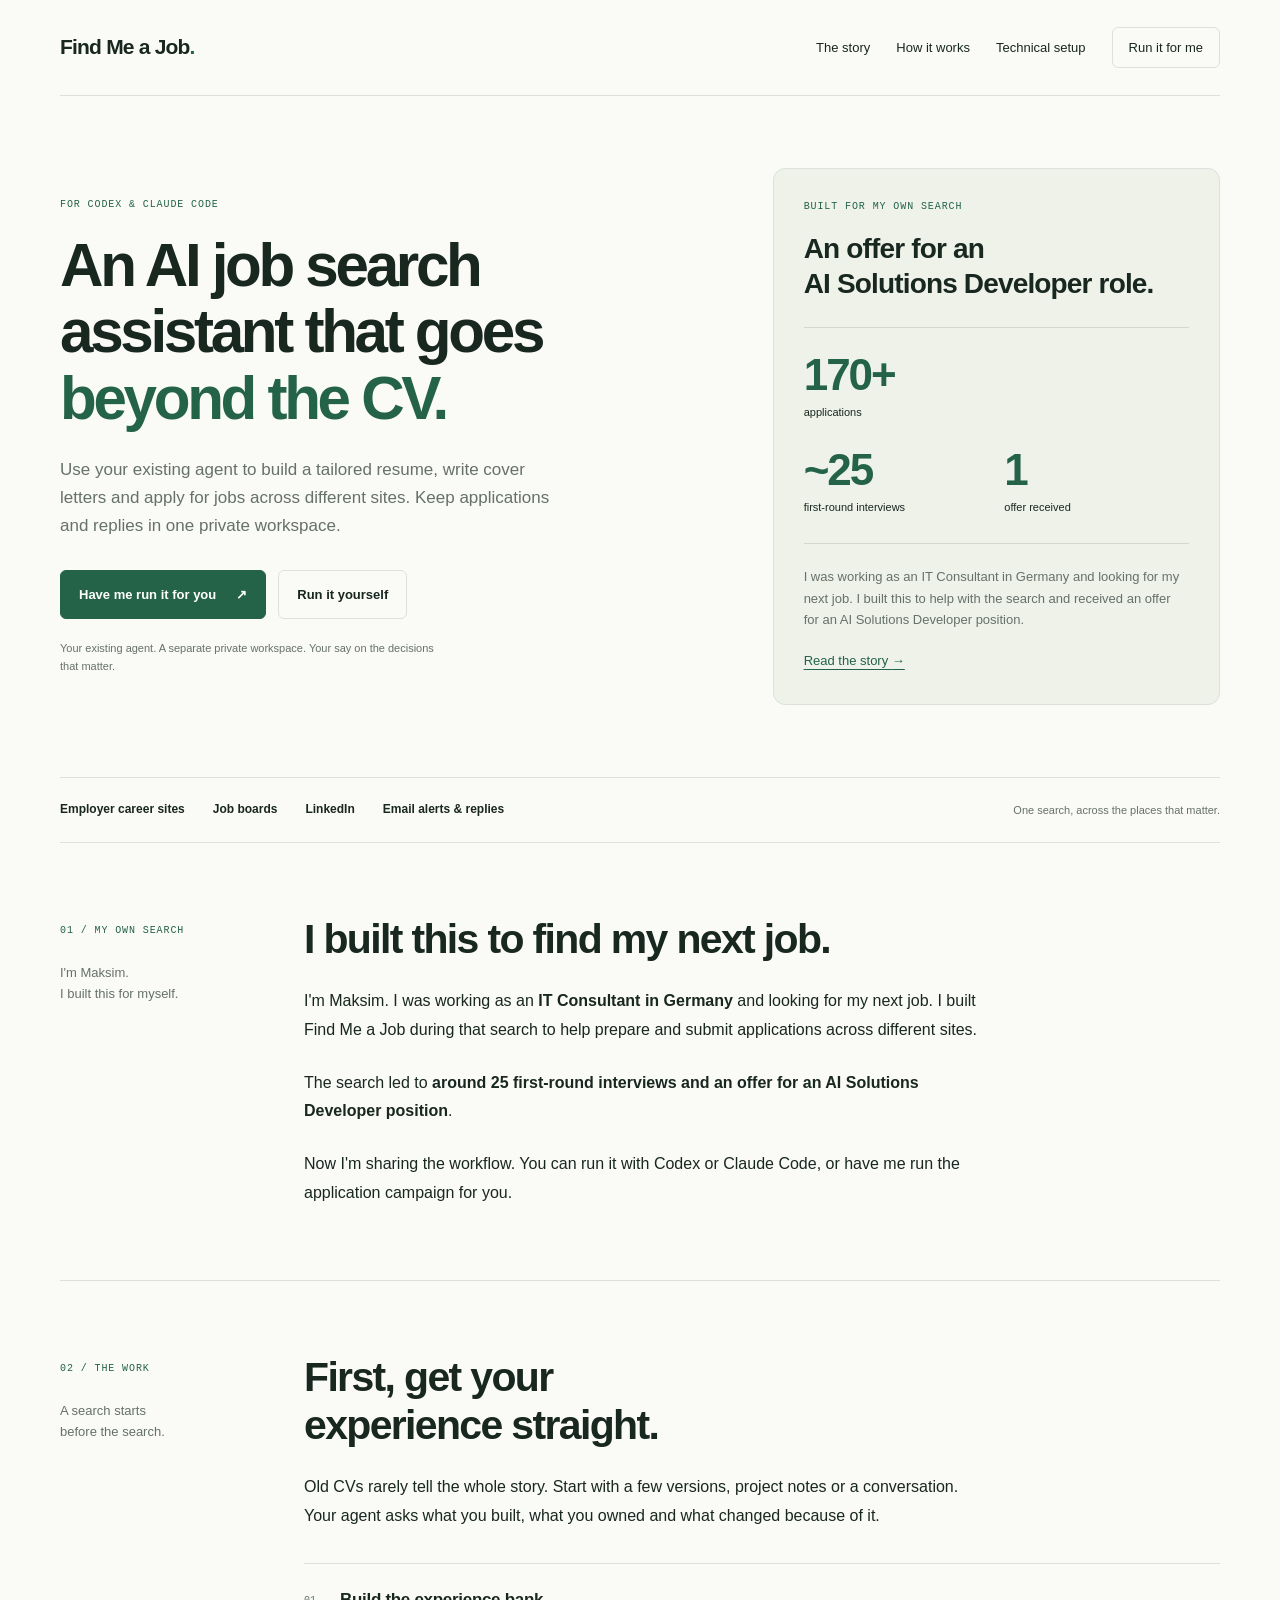
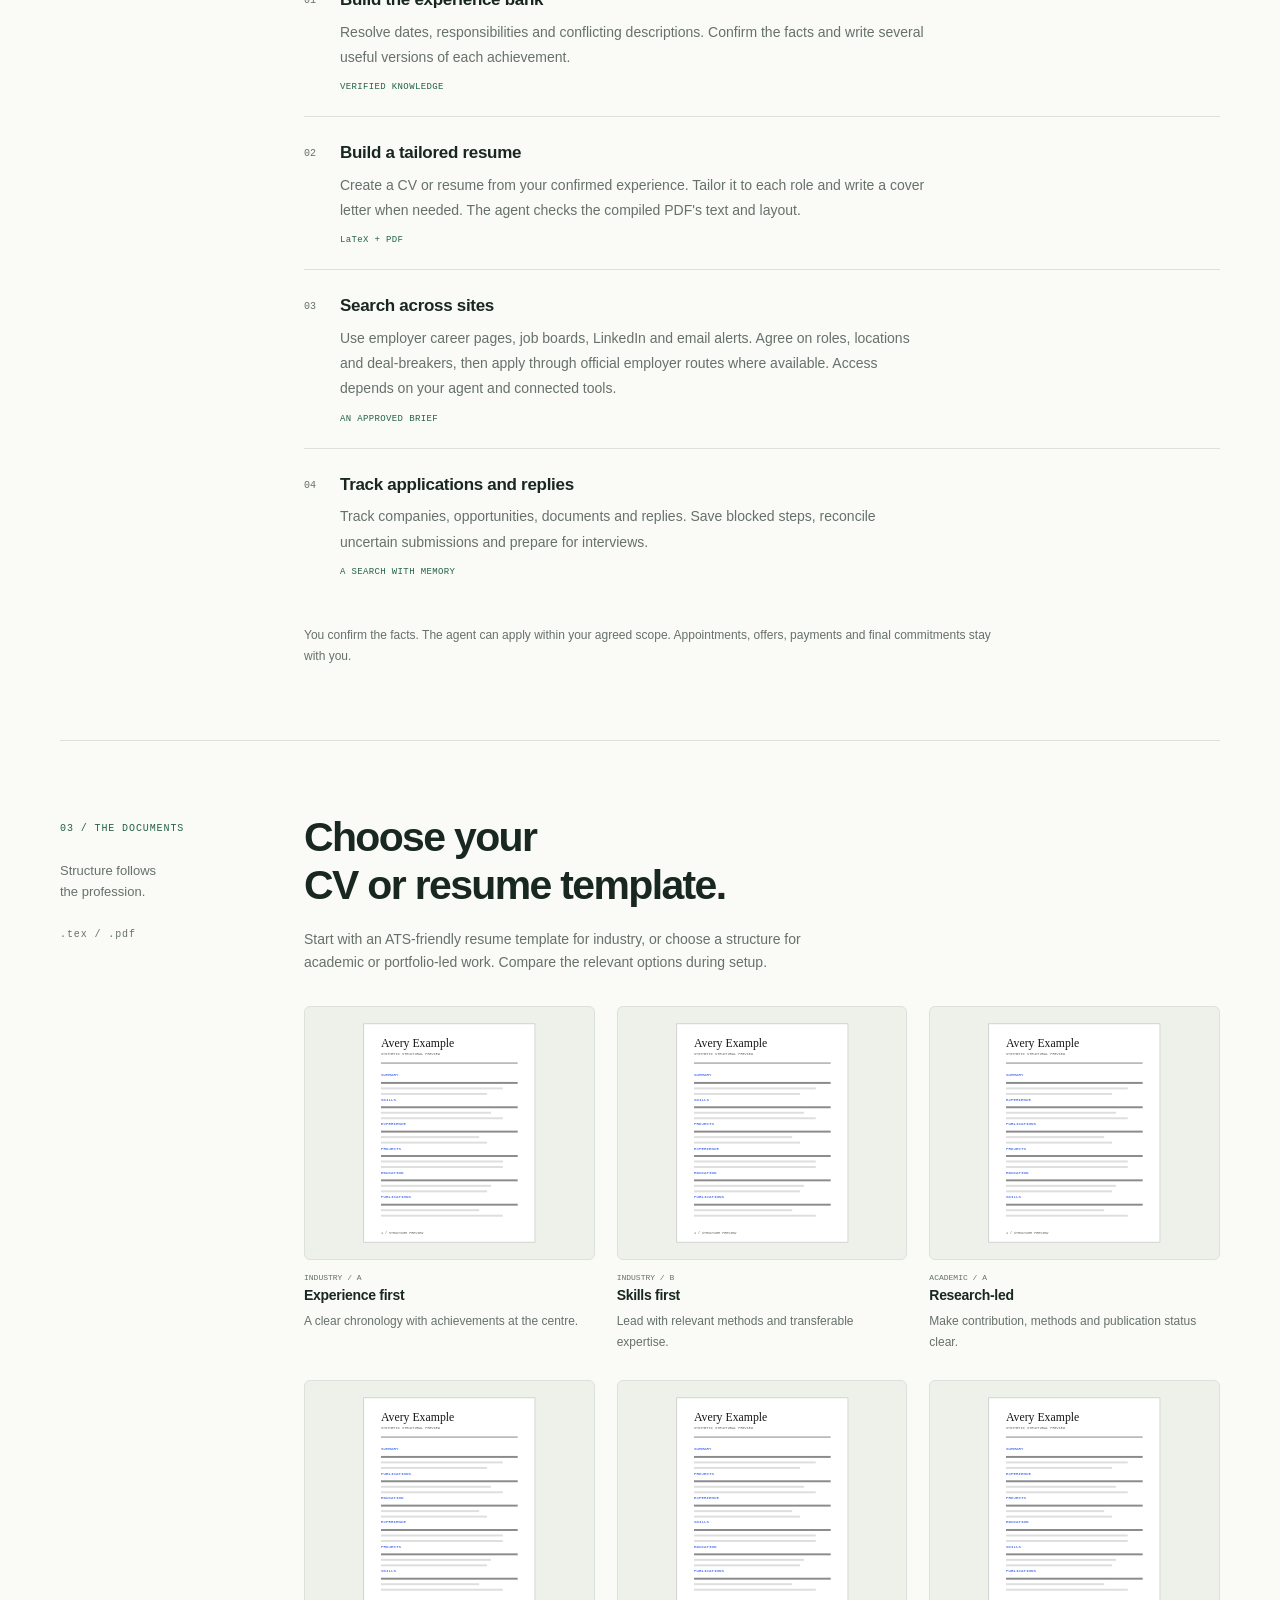
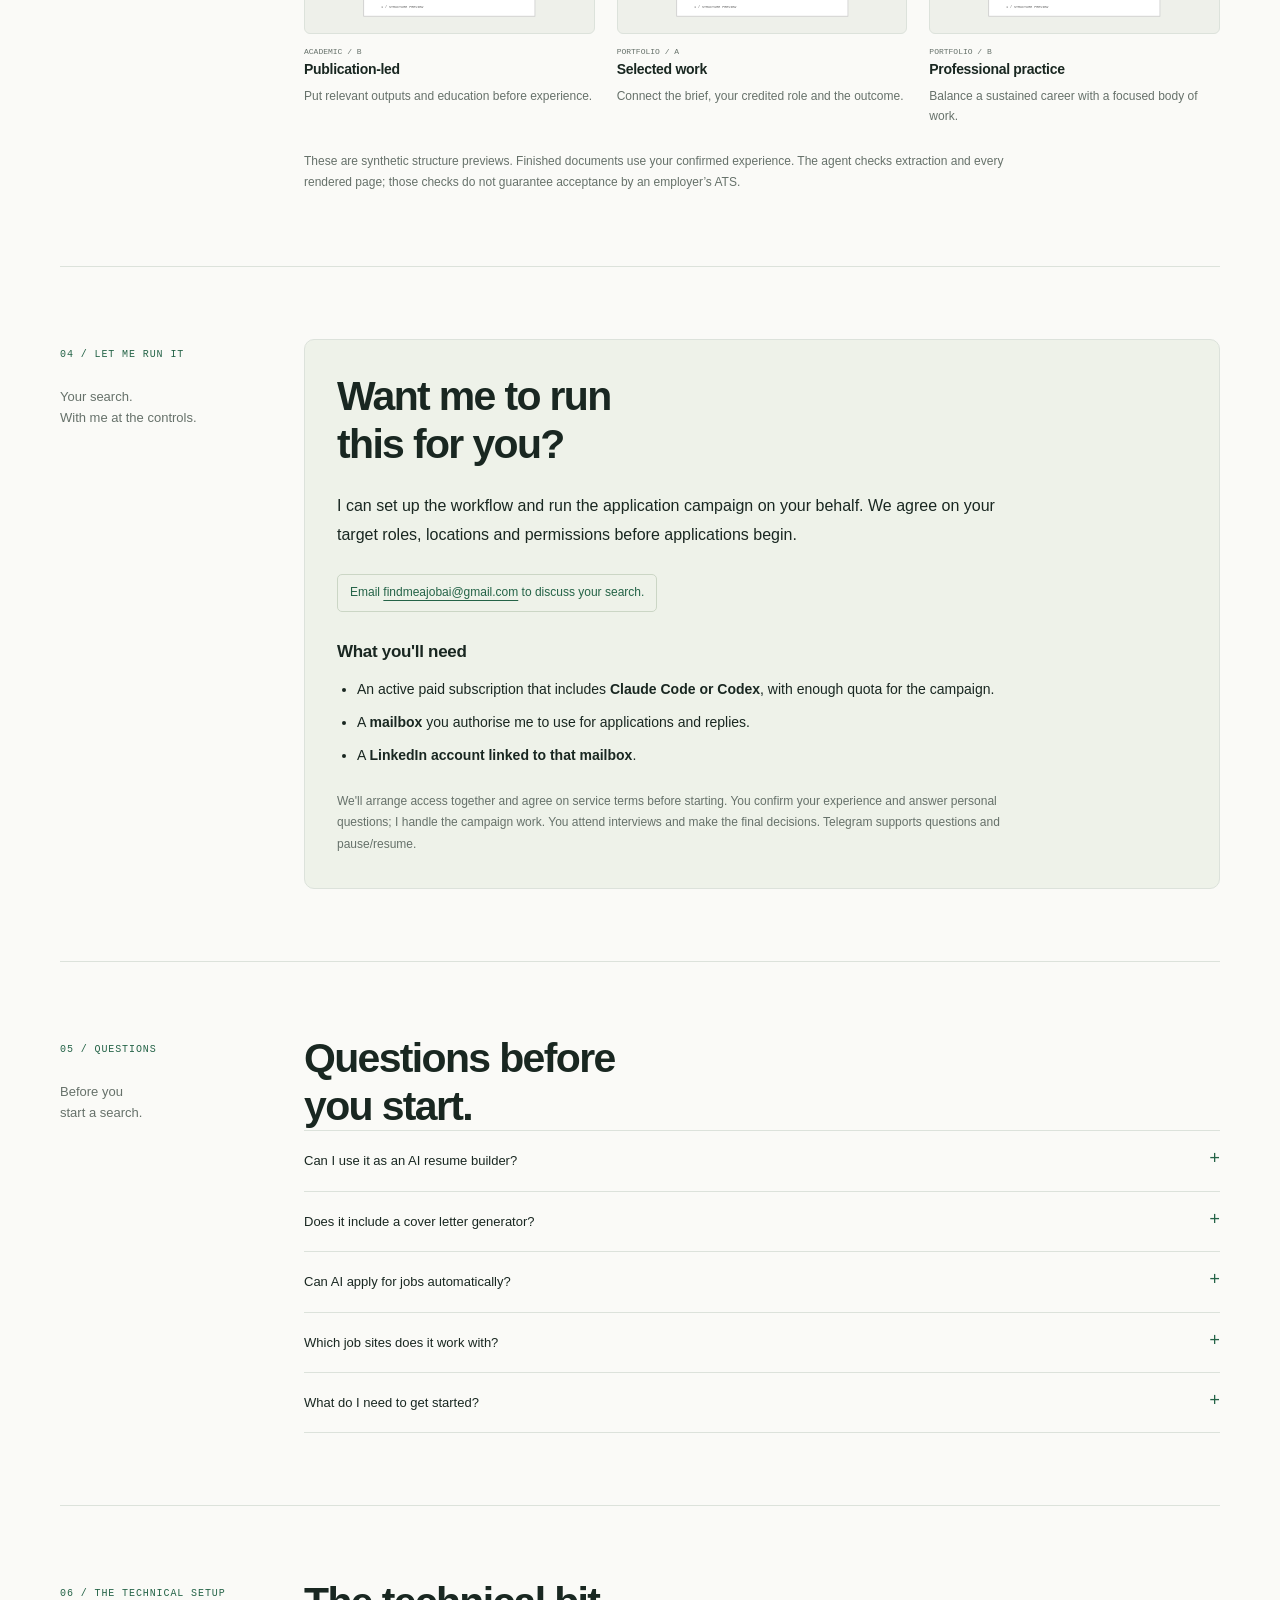
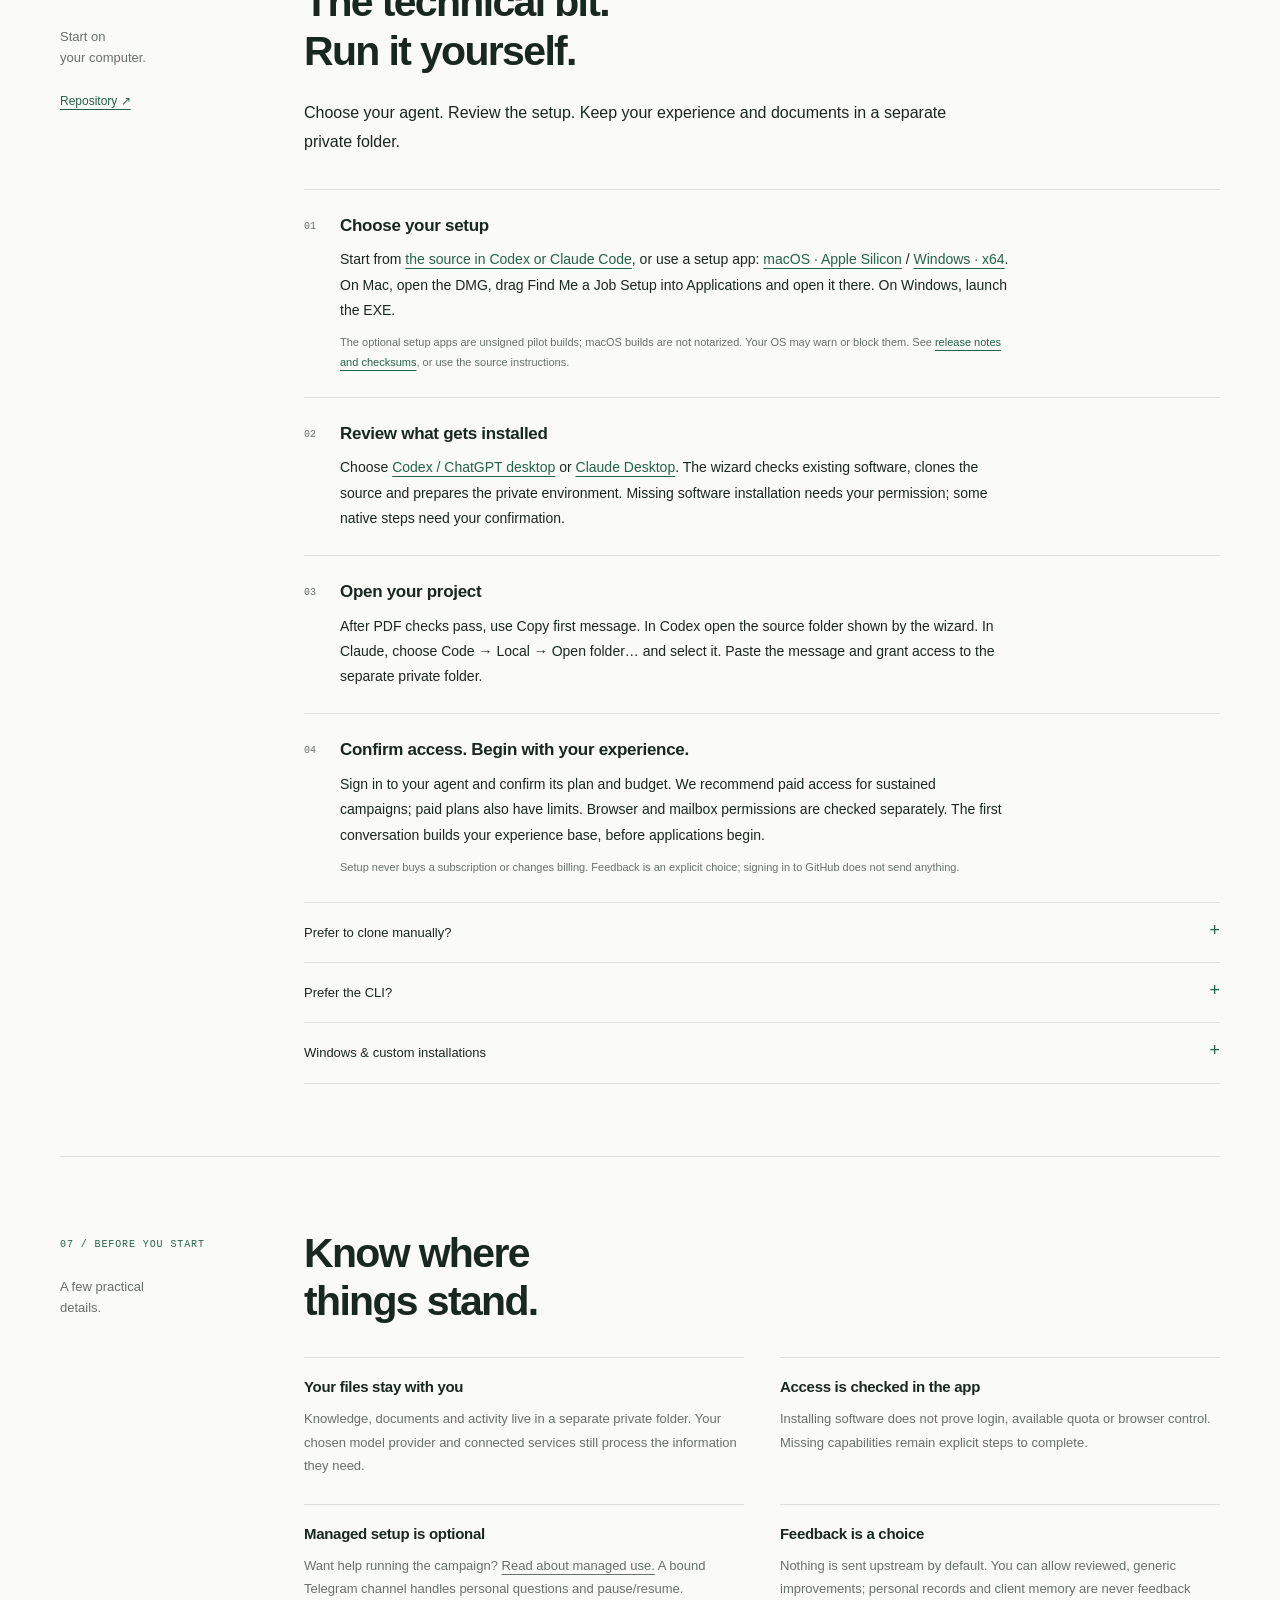
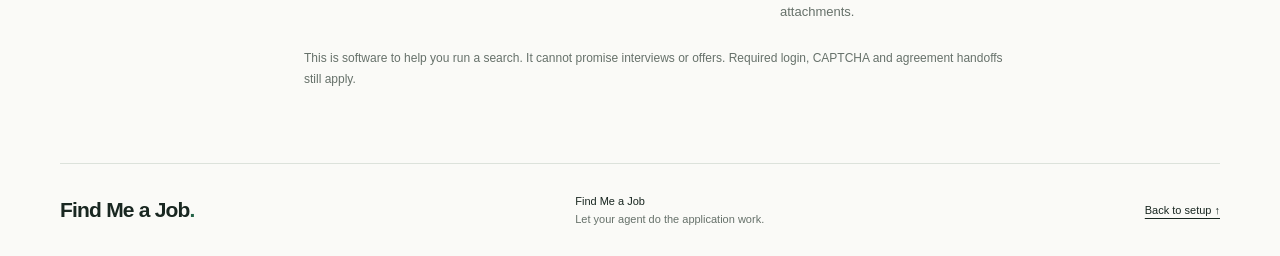
==== commit b8d56d65: "Welcome users with source setup and release downloads Put a three-step source quick start ahead of o" ====
--- a/site/index.html
+++ b/site/index.html
@@ -84,7 +84,7 @@
       <div class="chapter-index"><span class="label">06 / THE TECHNICAL SETUP</span><p>Start on<br>your computer.</p><a class="small-link" href="https://github.com/BlehMaks/find-me-a-job">Repository ↗</a></div>
       <div class="chapter-body"><h2 id="install-heading">The technical bit.<br>Run it yourself.</h2><p class="intro">Choose your agent. Review the setup. Keep your experience and documents in a separate private folder.</p>
         <ol class="setup-list">
-          <li><span class="row-no">01</span><div><h3>Get the installer</h3><p>Download FindMeAJob-Setup for macOS or Windows from a successful <a href="https://github.com/BlehMaks/find-me-a-job/actions/workflows/installer.yml">installer build</a>. Sign in to GitHub to download the artifact for your platform. Extract the download, then open the DMG on Mac or the EXE on Windows. On Mac, drag Find Me a Job Setup into Applications and open the copied app from there.</p><p class="small">These are unsigned pilot builds. The setup app includes Python and its interface; no terminal is needed to open it. A signed stable release is still to come.</p></div></li>
+          <li><span class="row-no">01</span><div><h3>Choose your setup</h3><p>Start from <a href="https://github.com/BlehMaks/find-me-a-job#quick-start-without-installers">the source in Codex or Claude Code</a>, or use a setup app: <a href="https://github.com/BlehMaks/find-me-a-job/releases/download/v0.1.0/FindMeAJob-Setup-0.1.0-macos-arm64.dmg">macOS · Apple Silicon</a> / <a href="https://github.com/BlehMaks/find-me-a-job/releases/download/v0.1.0/FindMeAJob-Setup-0.1.0-windows-x64.exe">Windows · x64</a>. On Mac, open the DMG, drag Find Me a Job Setup into Applications and open it there. On Windows, launch the EXE.</p><p class="small">The optional setup apps are unsigned pilot builds; macOS builds are not notarized. Your OS may warn or block them. See <a href="https://github.com/BlehMaks/find-me-a-job/releases/tag/v0.1.0">release notes and checksums</a>, or use the source instructions.</p></div></li>
           <li><span class="row-no">02</span><div><h3>Review what gets installed</h3><p>Choose <a href="https://learn.chatgpt.com/docs/app">Codex / ChatGPT desktop</a> or <a href="https://code.claude.com/docs/en/desktop-quickstart">Claude Desktop</a>. The wizard checks existing software, clones the source and prepares the private environment. Missing software installation needs your permission; some native steps need your confirmation.</p></div></li>
           <li><span class="row-no">03</span><div><h3>Open your project</h3><p>After PDF checks pass, use Copy first message. In Codex open the source folder shown by the wizard. In Claude, choose Code → Local → Open folder… and select it. Paste the message and grant access to the separate private folder.</p></div></li>
           <li><span class="row-no">04</span><div><h3>Confirm access. Begin with your experience.</h3><p>Sign in to your agent and confirm its plan and budget. We recommend paid access for sustained campaigns; paid plans also have limits. Browser and mailbox permissions are checked separately. The first conversation builds your experience base, before applications begin.</p><p class="small">Setup never buys a subscription or changes billing. Feedback is an explicit choice; signing in to GitHub does not send anything.</p></div></li>
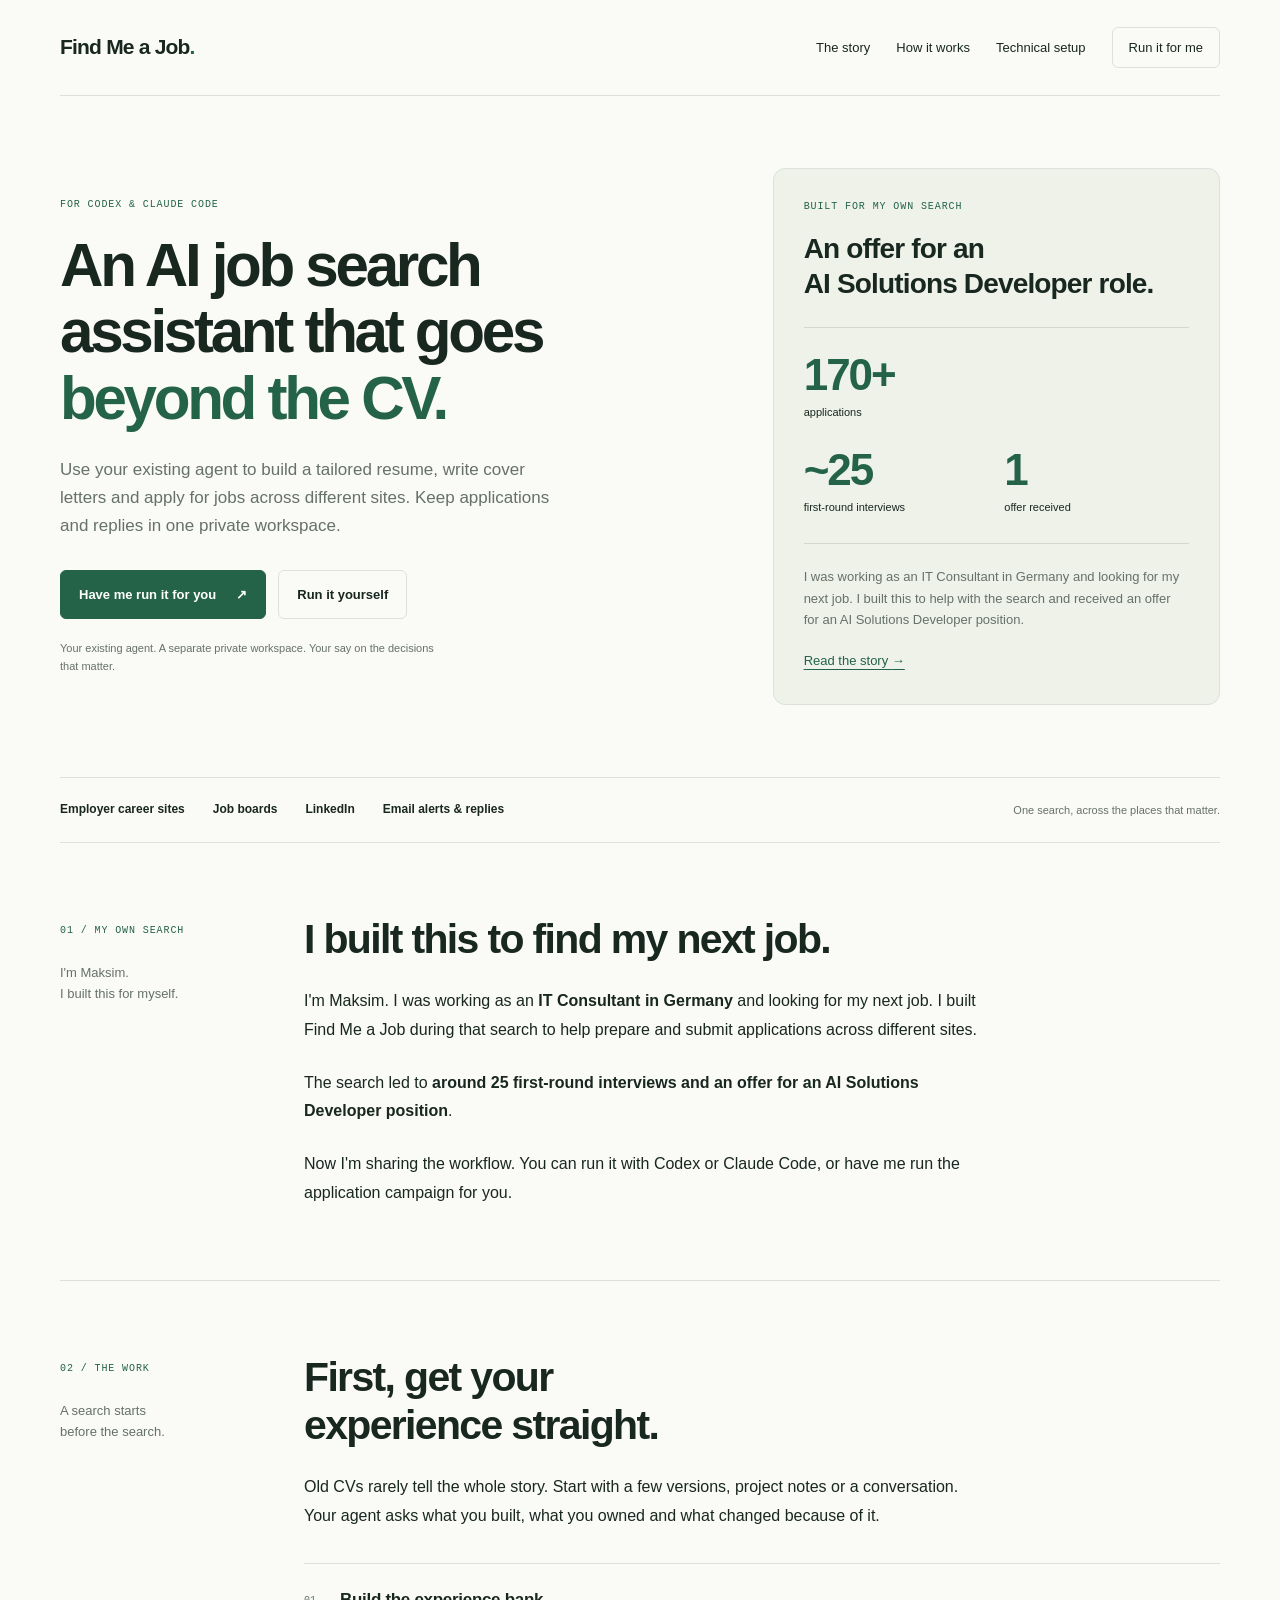
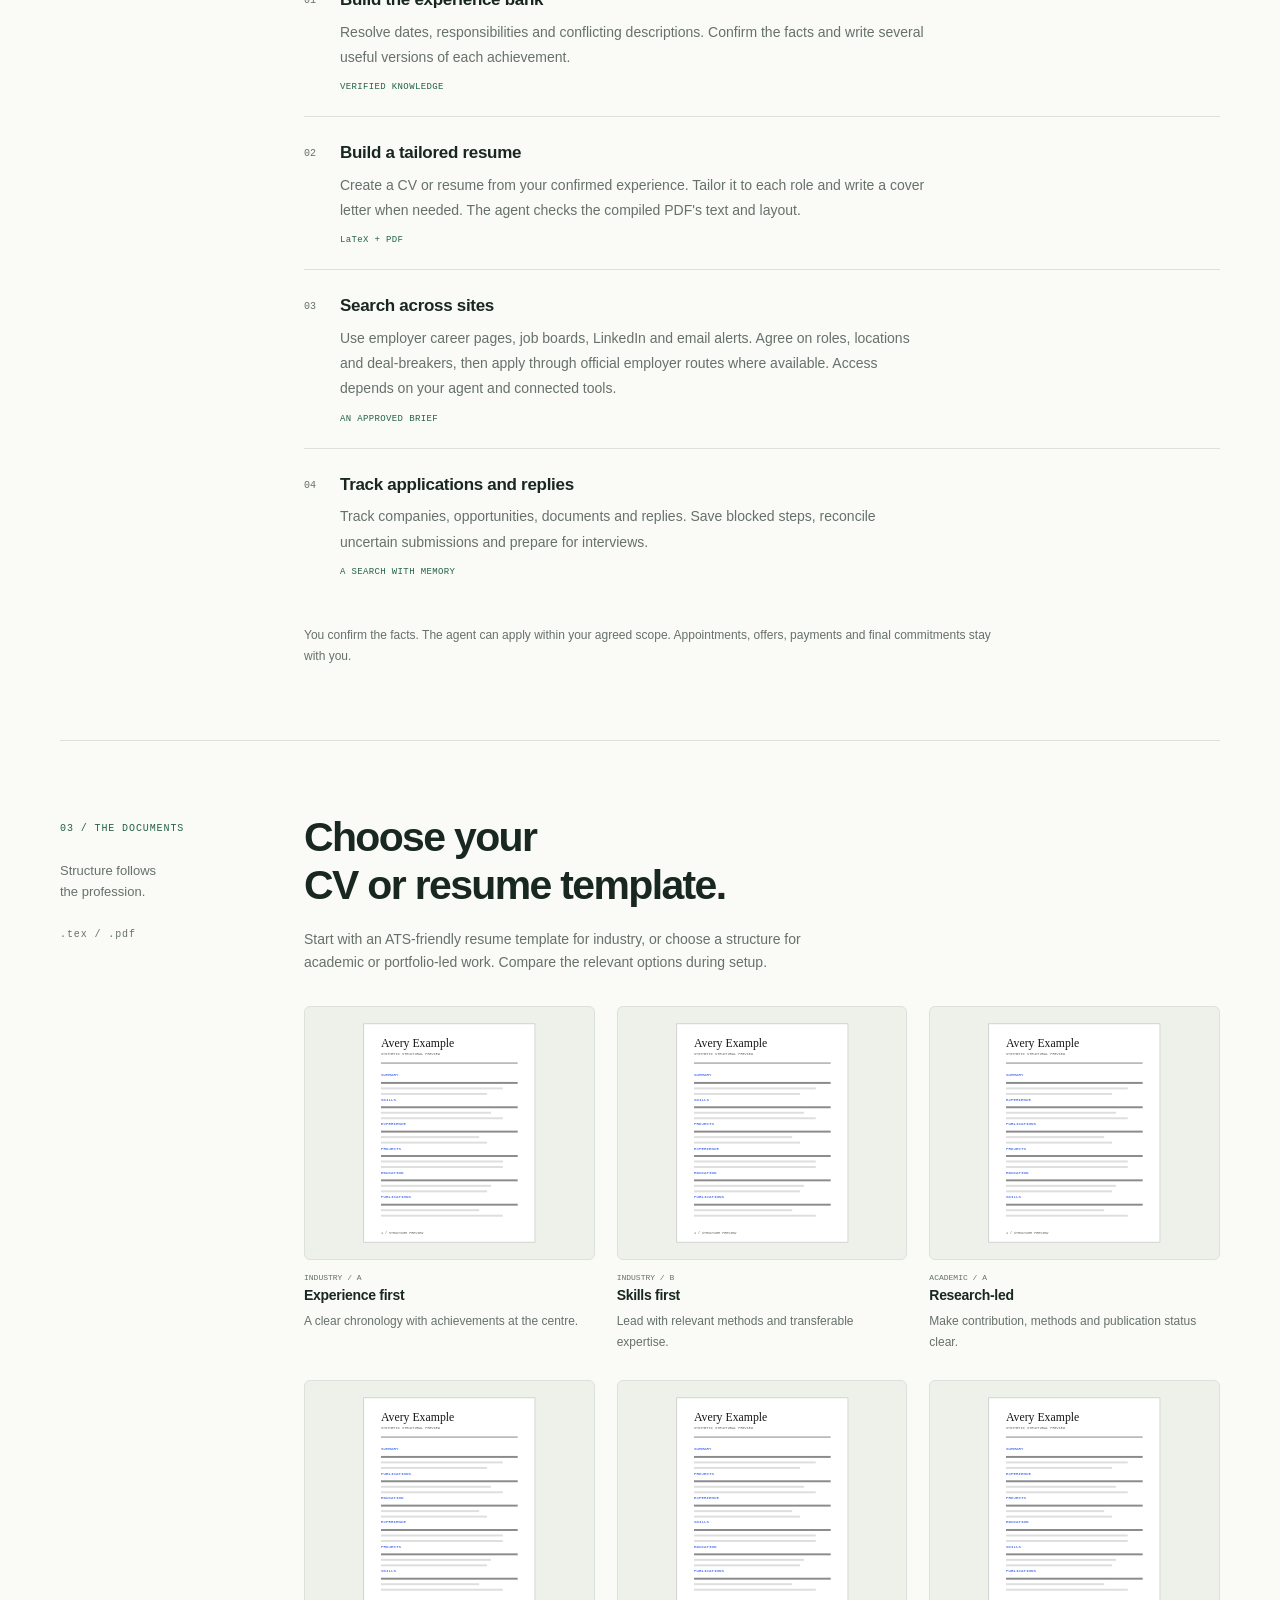
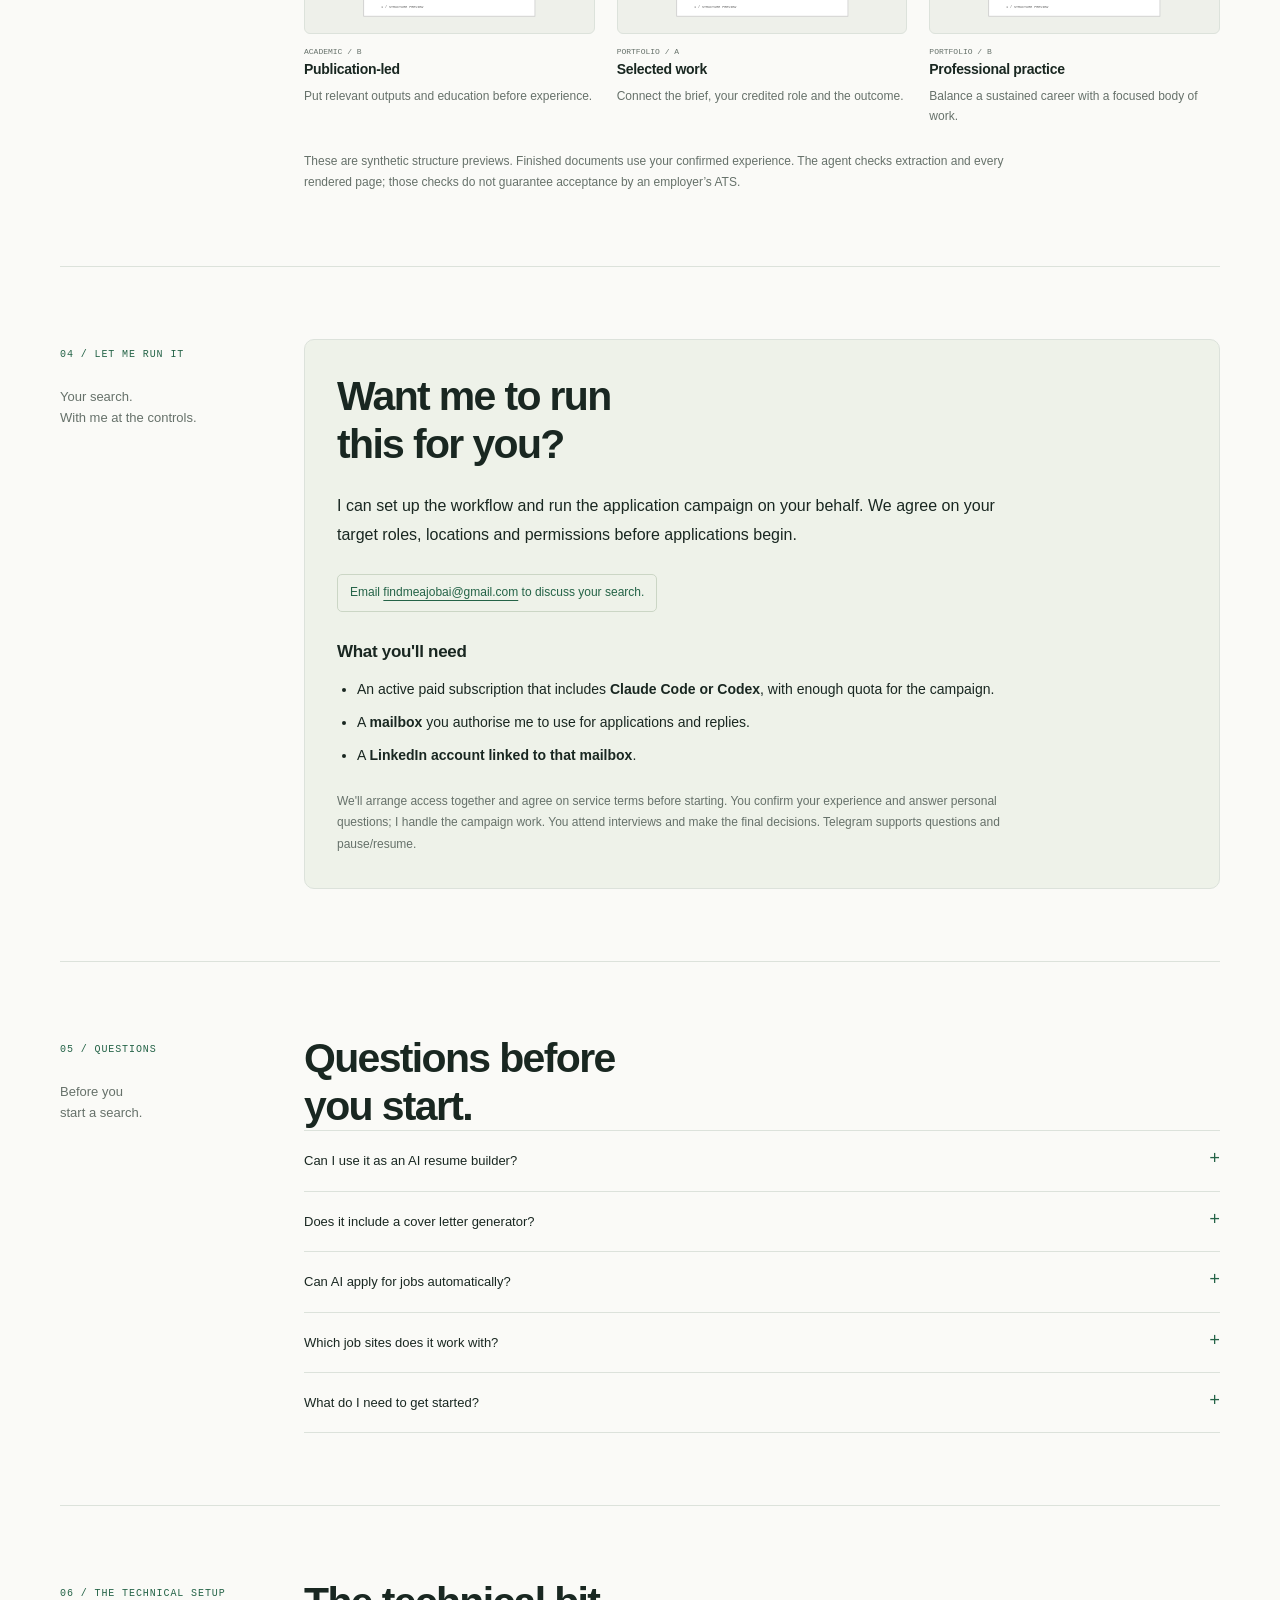
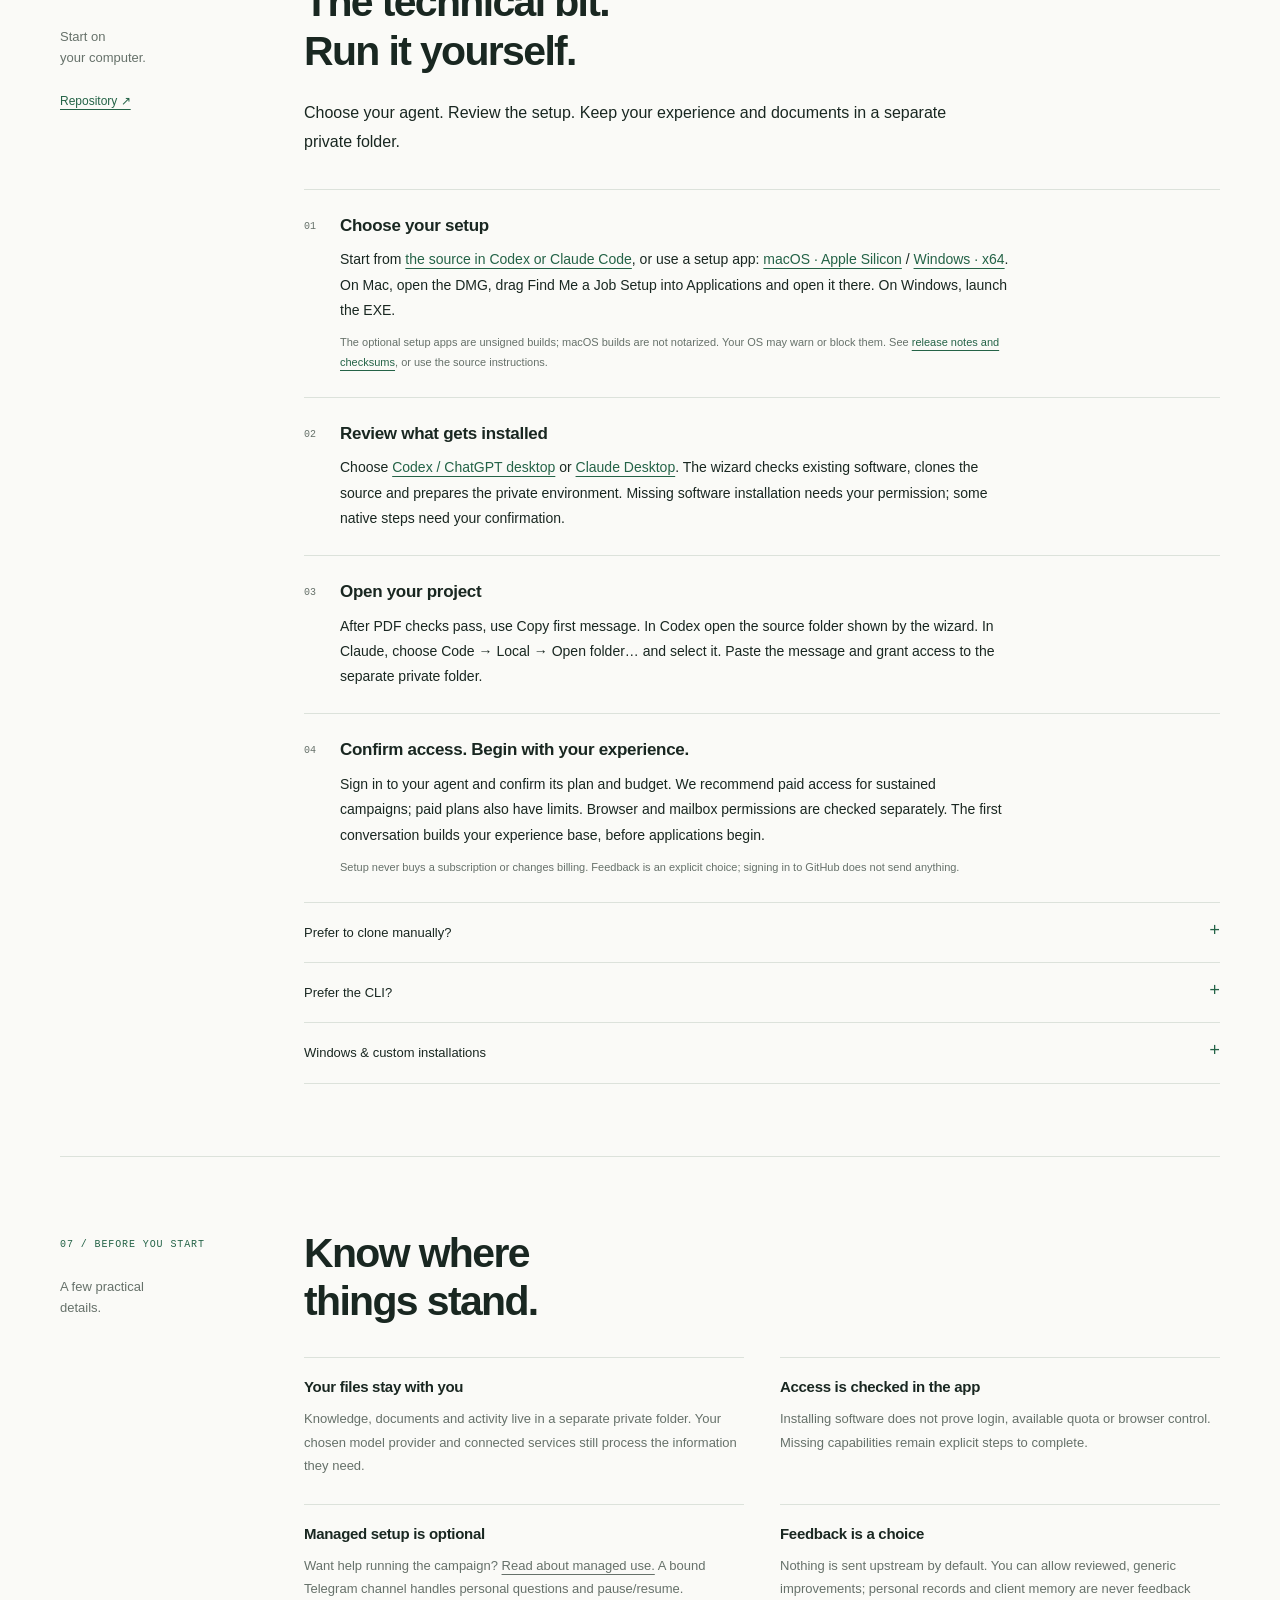
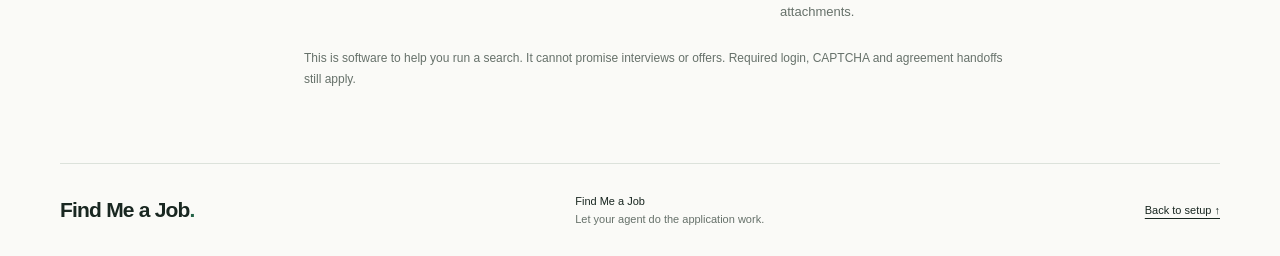
==== commit 089707e5: "Present version 0.1.0 as the first public release Remove pilot wording from current downloads and se" ====
--- a/site/index.html
+++ b/site/index.html
@@ -84,7 +84,7 @@
       <div class="chapter-index"><span class="label">06 / THE TECHNICAL SETUP</span><p>Start on<br>your computer.</p><a class="small-link" href="https://github.com/BlehMaks/find-me-a-job">Repository ↗</a></div>
       <div class="chapter-body"><h2 id="install-heading">The technical bit.<br>Run it yourself.</h2><p class="intro">Choose your agent. Review the setup. Keep your experience and documents in a separate private folder.</p>
         <ol class="setup-list">
-          <li><span class="row-no">01</span><div><h3>Choose your setup</h3><p>Start from <a href="https://github.com/BlehMaks/find-me-a-job#quick-start-without-installers">the source in Codex or Claude Code</a>, or use a setup app: <a href="https://github.com/BlehMaks/find-me-a-job/releases/download/v0.1.0/FindMeAJob-Setup-0.1.0-macos-arm64.dmg">macOS · Apple Silicon</a> / <a href="https://github.com/BlehMaks/find-me-a-job/releases/download/v0.1.0/FindMeAJob-Setup-0.1.0-windows-x64.exe">Windows · x64</a>. On Mac, open the DMG, drag Find Me a Job Setup into Applications and open it there. On Windows, launch the EXE.</p><p class="small">The optional setup apps are unsigned pilot builds; macOS builds are not notarized. Your OS may warn or block them. See <a href="https://github.com/BlehMaks/find-me-a-job/releases/tag/v0.1.0">release notes and checksums</a>, or use the source instructions.</p></div></li>
+          <li><span class="row-no">01</span><div><h3>Choose your setup</h3><p>Start from <a href="https://github.com/BlehMaks/find-me-a-job#quick-start-without-installers">the source in Codex or Claude Code</a>, or use a setup app: <a href="https://github.com/BlehMaks/find-me-a-job/releases/download/v0.1.0/FindMeAJob-Setup-0.1.0-macos-arm64.dmg">macOS · Apple Silicon</a> / <a href="https://github.com/BlehMaks/find-me-a-job/releases/download/v0.1.0/FindMeAJob-Setup-0.1.0-windows-x64.exe">Windows · x64</a>. On Mac, open the DMG, drag Find Me a Job Setup into Applications and open it there. On Windows, launch the EXE.</p><p class="small">The optional setup apps are unsigned builds; macOS builds are not notarized. Your OS may warn or block them. See <a href="https://github.com/BlehMaks/find-me-a-job/releases/tag/v0.1.0">release notes and checksums</a>, or use the source instructions.</p></div></li>
           <li><span class="row-no">02</span><div><h3>Review what gets installed</h3><p>Choose <a href="https://learn.chatgpt.com/docs/app">Codex / ChatGPT desktop</a> or <a href="https://code.claude.com/docs/en/desktop-quickstart">Claude Desktop</a>. The wizard checks existing software, clones the source and prepares the private environment. Missing software installation needs your permission; some native steps need your confirmation.</p></div></li>
           <li><span class="row-no">03</span><div><h3>Open your project</h3><p>After PDF checks pass, use Copy first message. In Codex open the source folder shown by the wizard. In Claude, choose Code → Local → Open folder… and select it. Paste the message and grant access to the separate private folder.</p></div></li>
           <li><span class="row-no">04</span><div><h3>Confirm access. Begin with your experience.</h3><p>Sign in to your agent and confirm its plan and budget. We recommend paid access for sustained campaigns; paid plans also have limits. Browser and mailbox permissions are checked separately. The first conversation builds your experience base, before applications begin.</p><p class="small">Setup never buys a subscription or changes billing. Feedback is an explicit choice; signing in to GitHub does not send anything.</p></div></li>
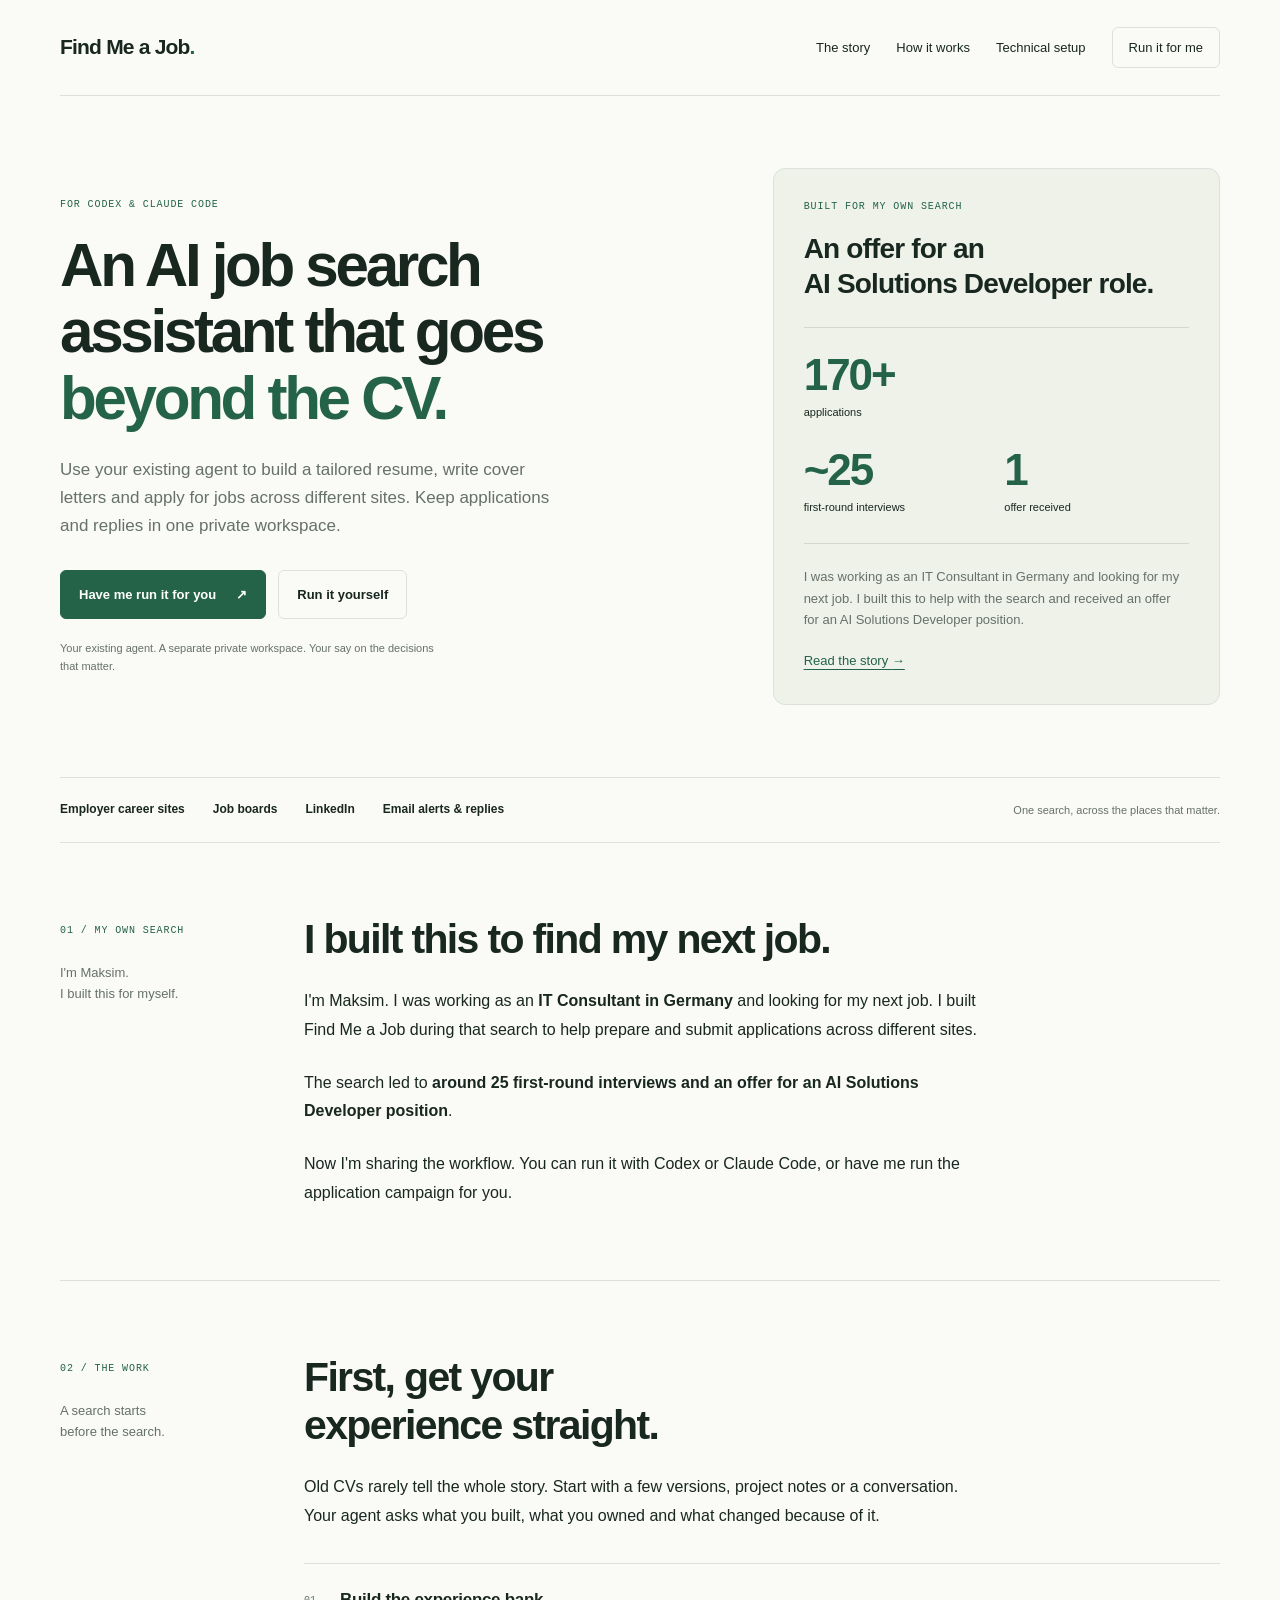
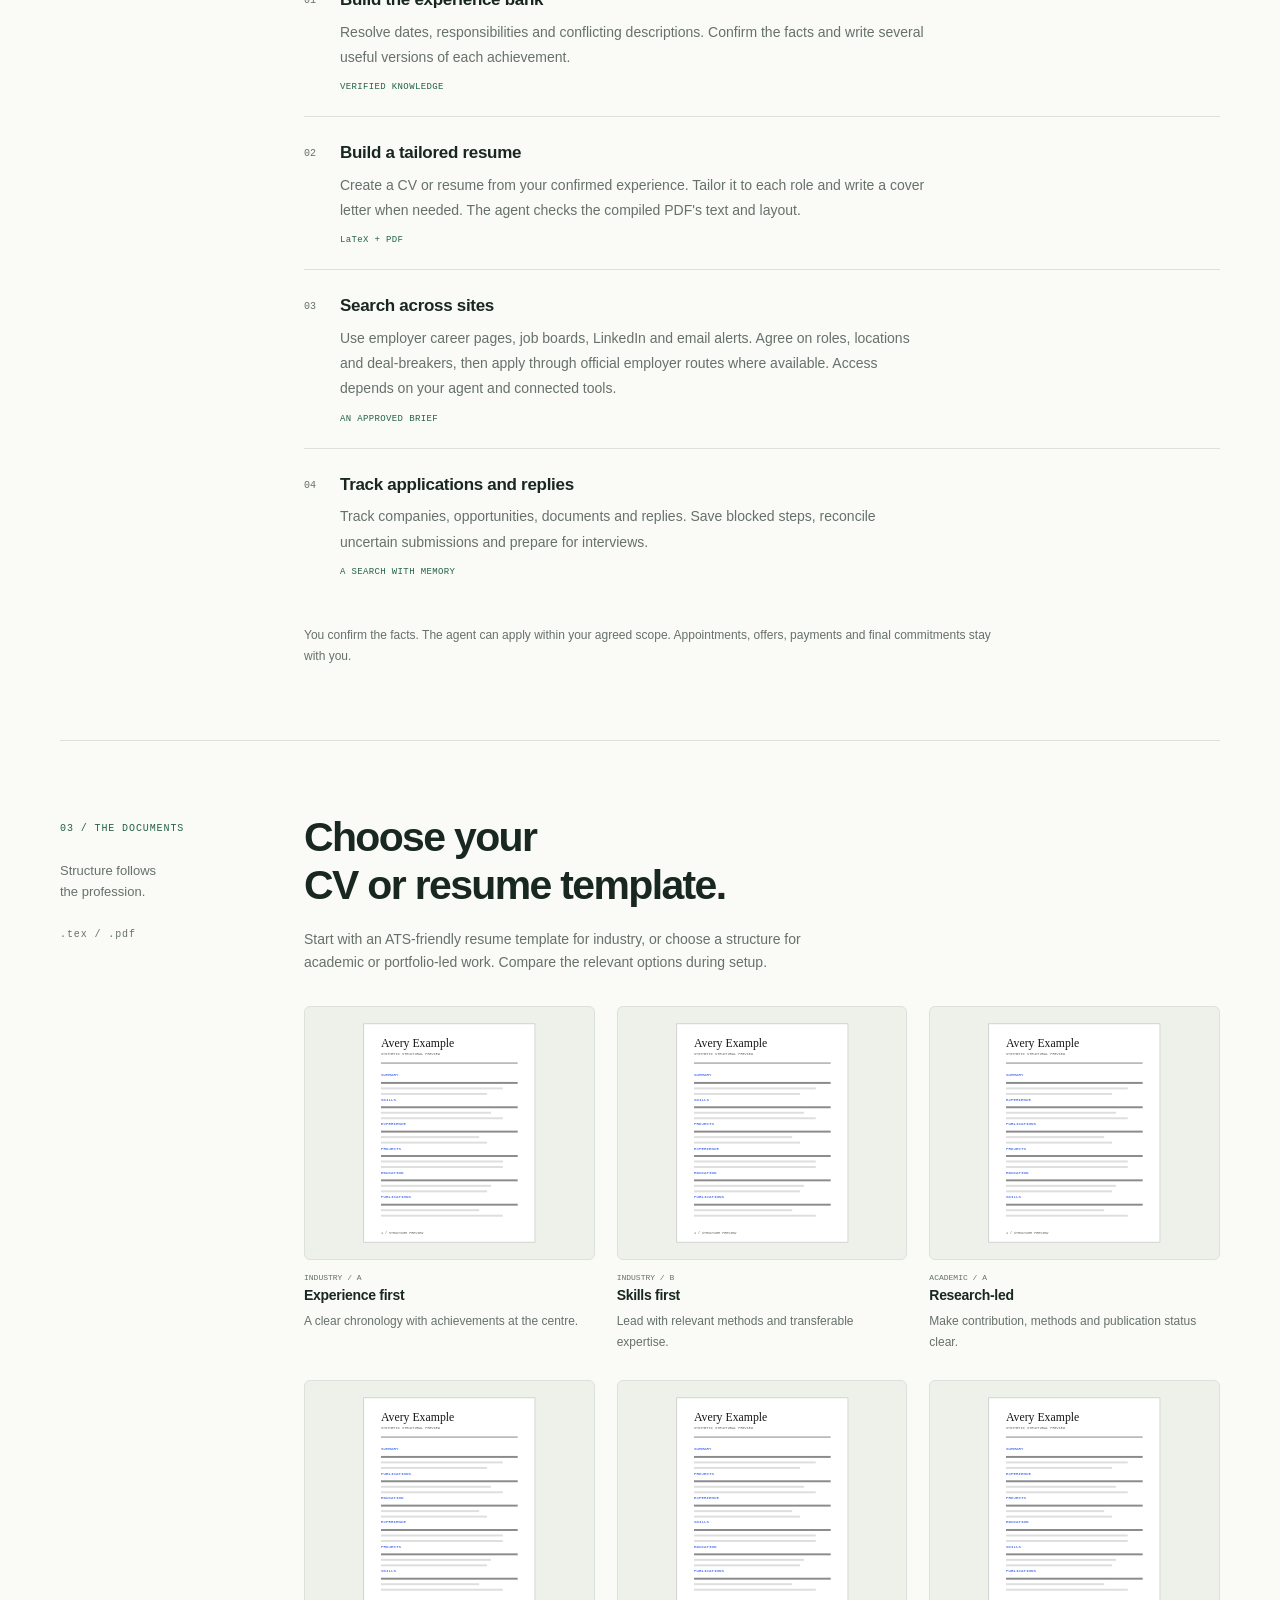
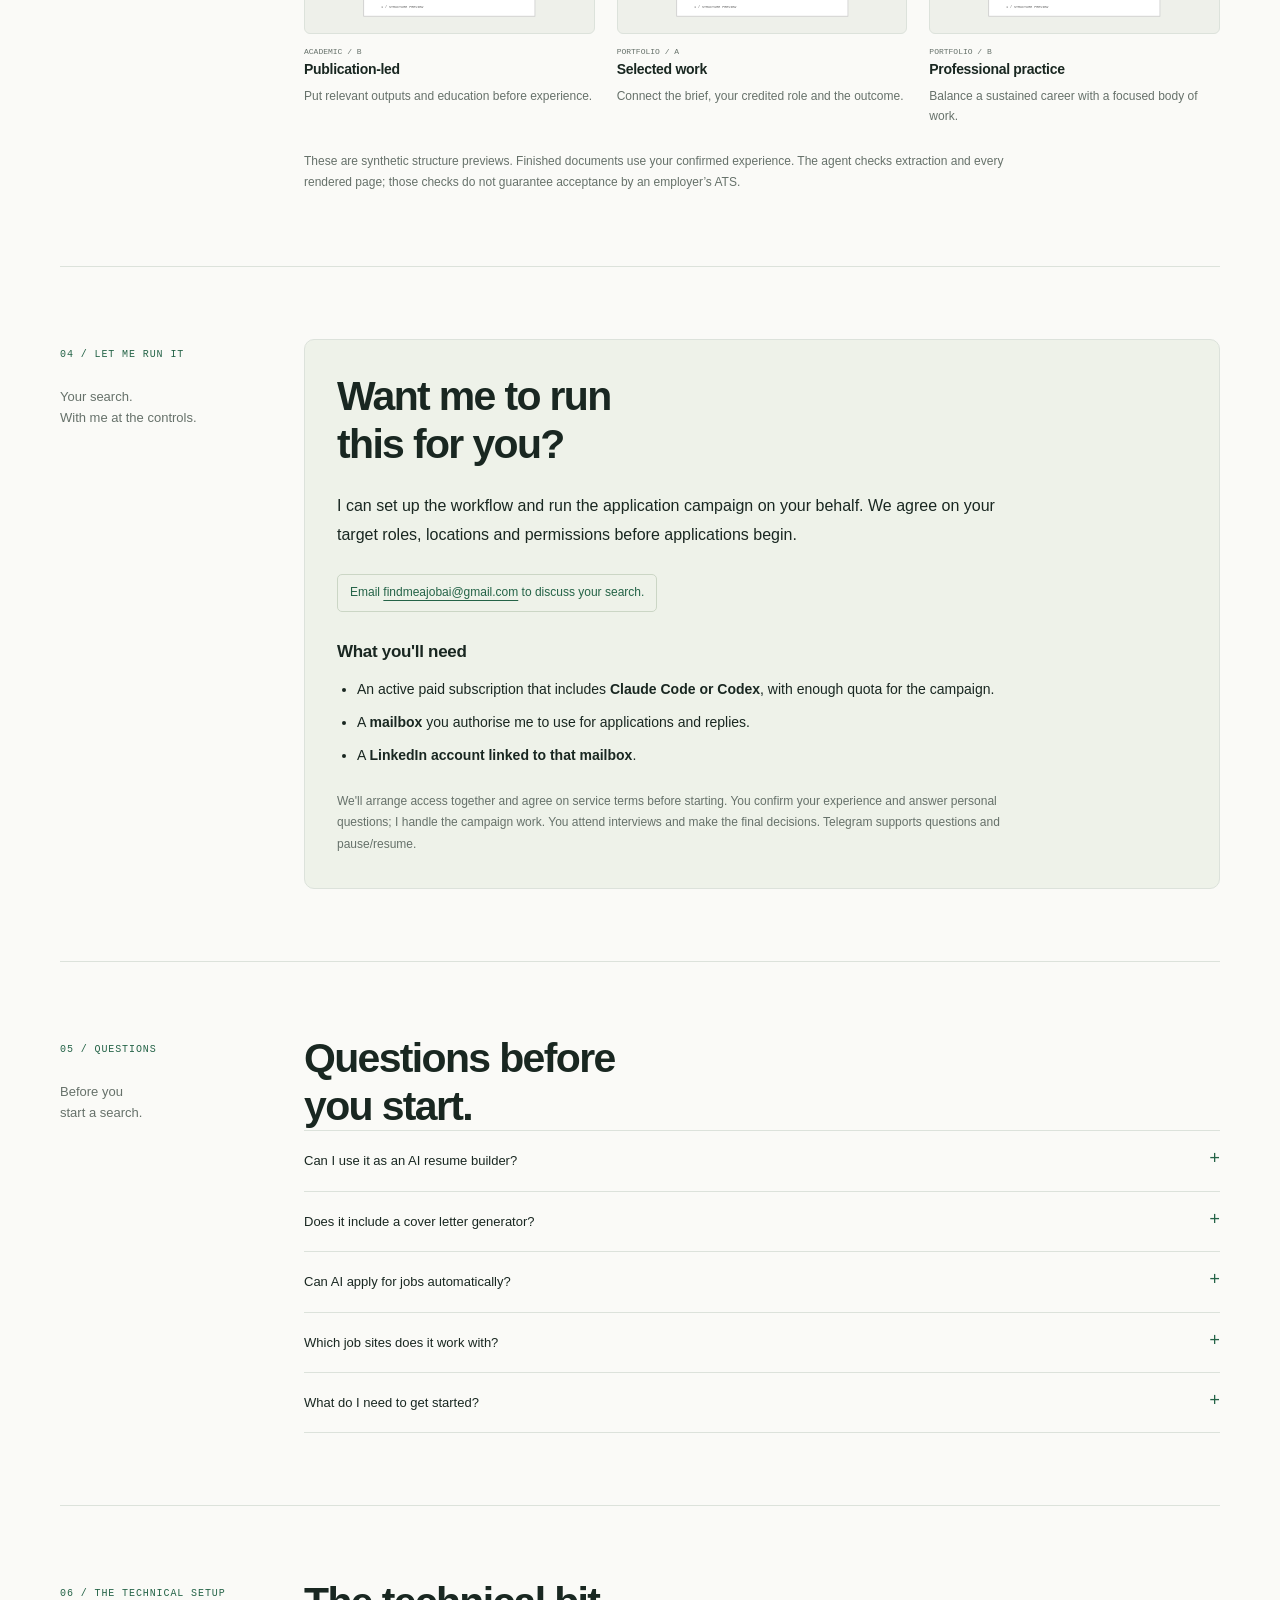
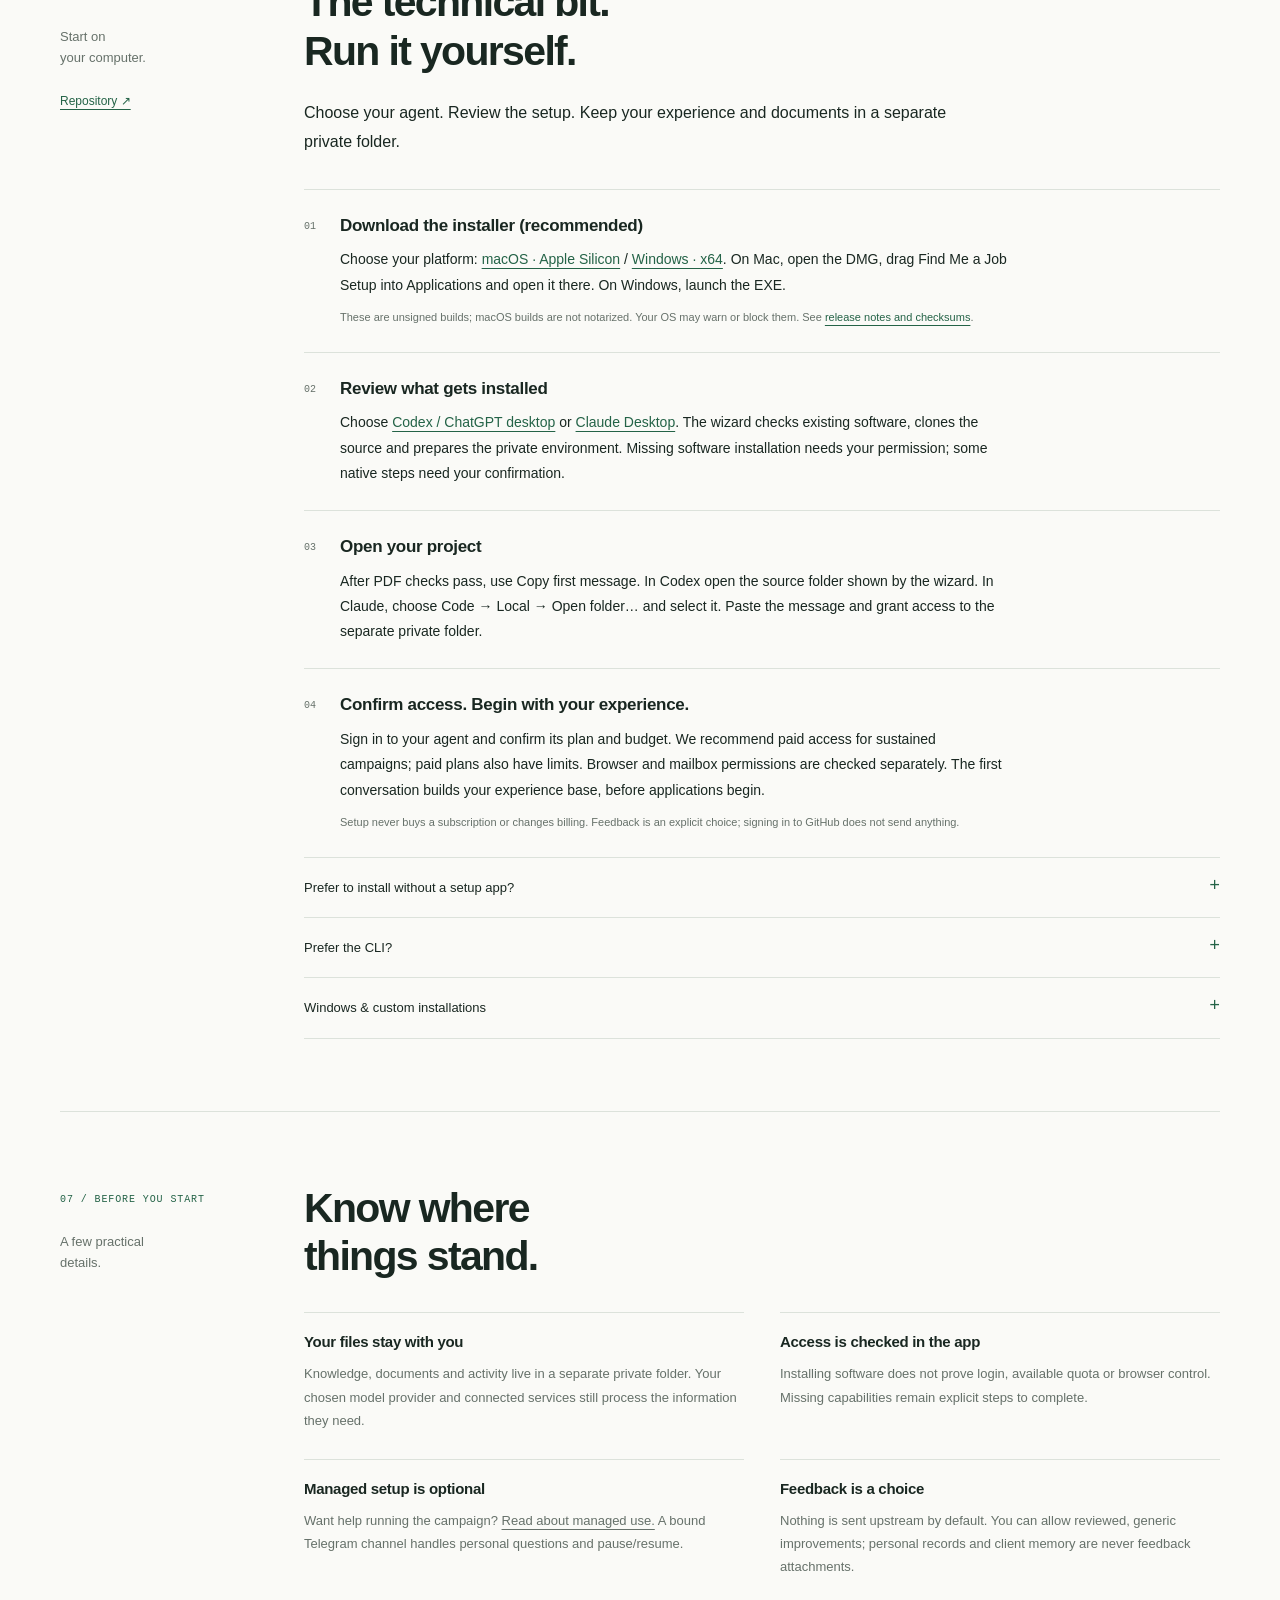
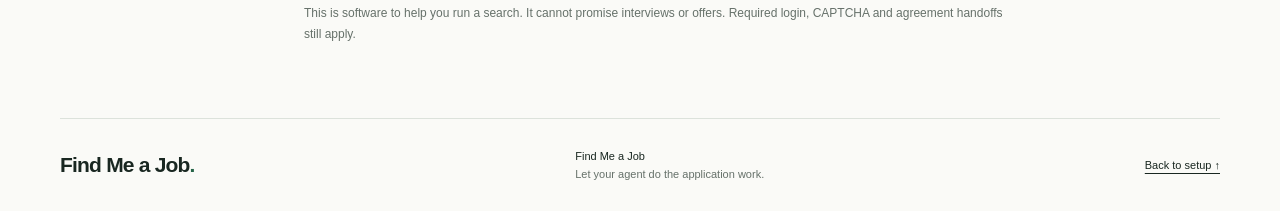
==== commit 08751ece: "Recommend desktop installers before source setup Put macOS and Windows downloads first in the README" ====
--- a/site/index.html
+++ b/site/index.html
@@ -84,12 +84,12 @@
       <div class="chapter-index"><span class="label">06 / THE TECHNICAL SETUP</span><p>Start on<br>your computer.</p><a class="small-link" href="https://github.com/BlehMaks/find-me-a-job">Repository ↗</a></div>
       <div class="chapter-body"><h2 id="install-heading">The technical bit.<br>Run it yourself.</h2><p class="intro">Choose your agent. Review the setup. Keep your experience and documents in a separate private folder.</p>
         <ol class="setup-list">
-          <li><span class="row-no">01</span><div><h3>Choose your setup</h3><p>Start from <a href="https://github.com/BlehMaks/find-me-a-job#quick-start-without-installers">the source in Codex or Claude Code</a>, or use a setup app: <a href="https://github.com/BlehMaks/find-me-a-job/releases/download/v0.1.0/FindMeAJob-Setup-0.1.0-macos-arm64.dmg">macOS · Apple Silicon</a> / <a href="https://github.com/BlehMaks/find-me-a-job/releases/download/v0.1.0/FindMeAJob-Setup-0.1.0-windows-x64.exe">Windows · x64</a>. On Mac, open the DMG, drag Find Me a Job Setup into Applications and open it there. On Windows, launch the EXE.</p><p class="small">The optional setup apps are unsigned builds; macOS builds are not notarized. Your OS may warn or block them. See <a href="https://github.com/BlehMaks/find-me-a-job/releases/tag/v0.1.0">release notes and checksums</a>, or use the source instructions.</p></div></li>
+          <li><span class="row-no">01</span><div><h3>Download the installer (recommended)</h3><p>Choose your platform: <a href="https://github.com/BlehMaks/find-me-a-job/releases/download/v0.1.0/FindMeAJob-Setup-0.1.0-macos-arm64.dmg">macOS · Apple Silicon</a> / <a href="https://github.com/BlehMaks/find-me-a-job/releases/download/v0.1.0/FindMeAJob-Setup-0.1.0-windows-x64.exe">Windows · x64</a>. On Mac, open the DMG, drag Find Me a Job Setup into Applications and open it there. On Windows, launch the EXE.</p><p class="small">These are unsigned builds; macOS builds are not notarized. Your OS may warn or block them. See <a href="https://github.com/BlehMaks/find-me-a-job/releases/tag/v0.1.0">release notes and checksums</a>.</p></div></li>
           <li><span class="row-no">02</span><div><h3>Review what gets installed</h3><p>Choose <a href="https://learn.chatgpt.com/docs/app">Codex / ChatGPT desktop</a> or <a href="https://code.claude.com/docs/en/desktop-quickstart">Claude Desktop</a>. The wizard checks existing software, clones the source and prepares the private environment. Missing software installation needs your permission; some native steps need your confirmation.</p></div></li>
           <li><span class="row-no">03</span><div><h3>Open your project</h3><p>After PDF checks pass, use Copy first message. In Codex open the source folder shown by the wizard. In Claude, choose Code → Local → Open folder… and select it. Paste the message and grant access to the separate private folder.</p></div></li>
           <li><span class="row-no">04</span><div><h3>Confirm access. Begin with your experience.</h3><p>Sign in to your agent and confirm its plan and budget. We recommend paid access for sustained campaigns; paid plans also have limits. Browser and mailbox permissions are checked separately. The first conversation builds your experience base, before applications begin.</p><p class="small">Setup never buys a subscription or changes billing. Feedback is an explicit choice; signing in to GitHub does not send anything.</p></div></li>
         </ol>
-        <details class="technical"><summary>Prefer to clone manually?</summary><p>Use <a href="https://desktop.github.com/download/">GitHub Desktop</a>: File → Clone repository → URL, then paste:</p><code class="repo-address">https://github.com/BlehMaks/find-me-a-job.git</code><p>Open that folder in your desktop agent. Ask it to read AGENTS.md, inspect the installer and prepare a separate private workspace after reviewing the plan. GitHub Desktop is optional; GitHub CLI is a separate tool.</p></details>
+        <details class="technical"><summary>Prefer to install without a setup app?</summary><p>Follow the <a href="https://github.com/BlehMaks/find-me-a-job#quick-start-without-installers">source setup in Codex or Claude Code</a>. You can clone with Git, download the source ZIP, or use <a href="https://desktop.github.com/download/">GitHub Desktop</a>: File → Clone repository → URL, then paste:</p><code class="repo-address">https://github.com/BlehMaks/find-me-a-job.git</code><p>Open that folder in your desktop agent. Ask it to read AGENTS.md, inspect the installer and prepare a separate private workspace after reviewing the plan. GitHub Desktop is optional; GitHub CLI is a separate tool.</p></details>
         <details class="technical"><summary>Prefer the CLI?</summary><p>Select it explicitly. The installer prepares the environment and private workspace; the run command passes the correct context to your agent.</p><pre>sh install/install.sh --interface cli \
   --agent codex --workspace "$HOME/career-workspace" --yes
 "$HOME/career-workspace.venv/bin/fmj" run \
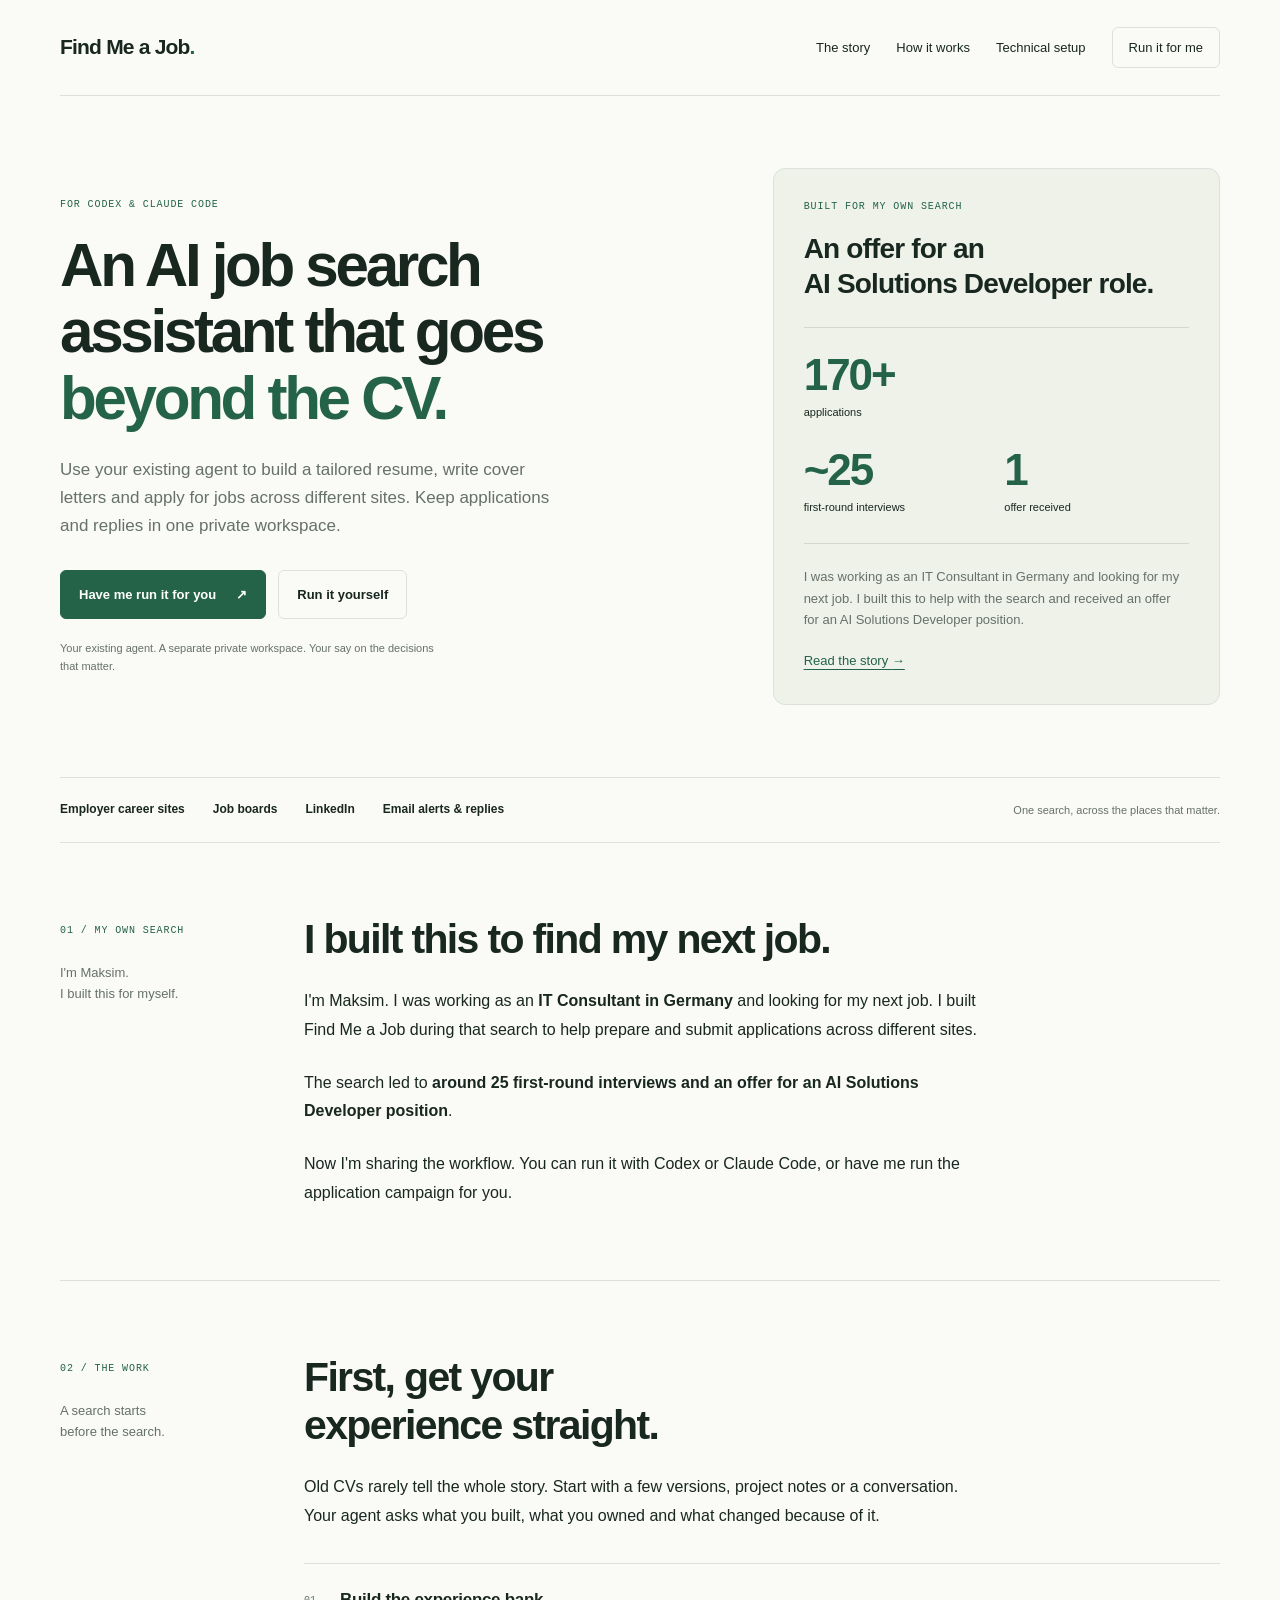
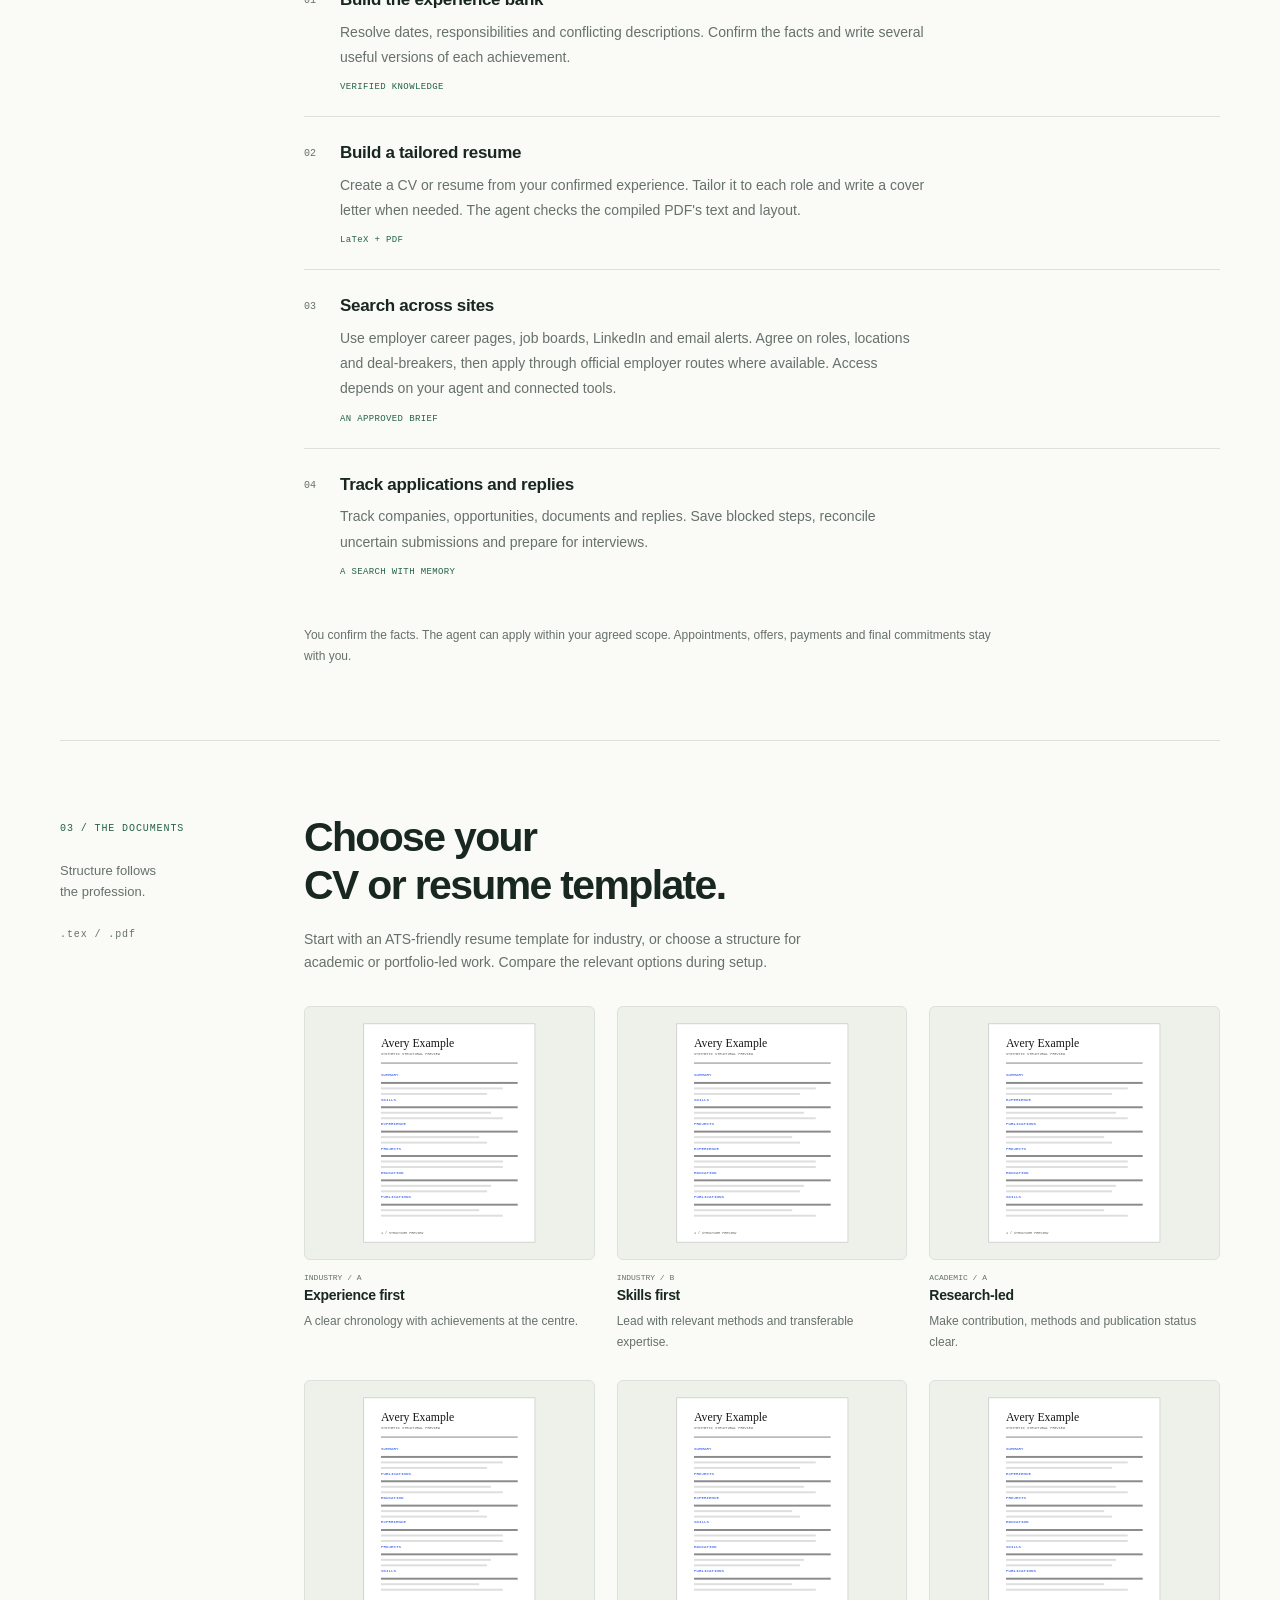
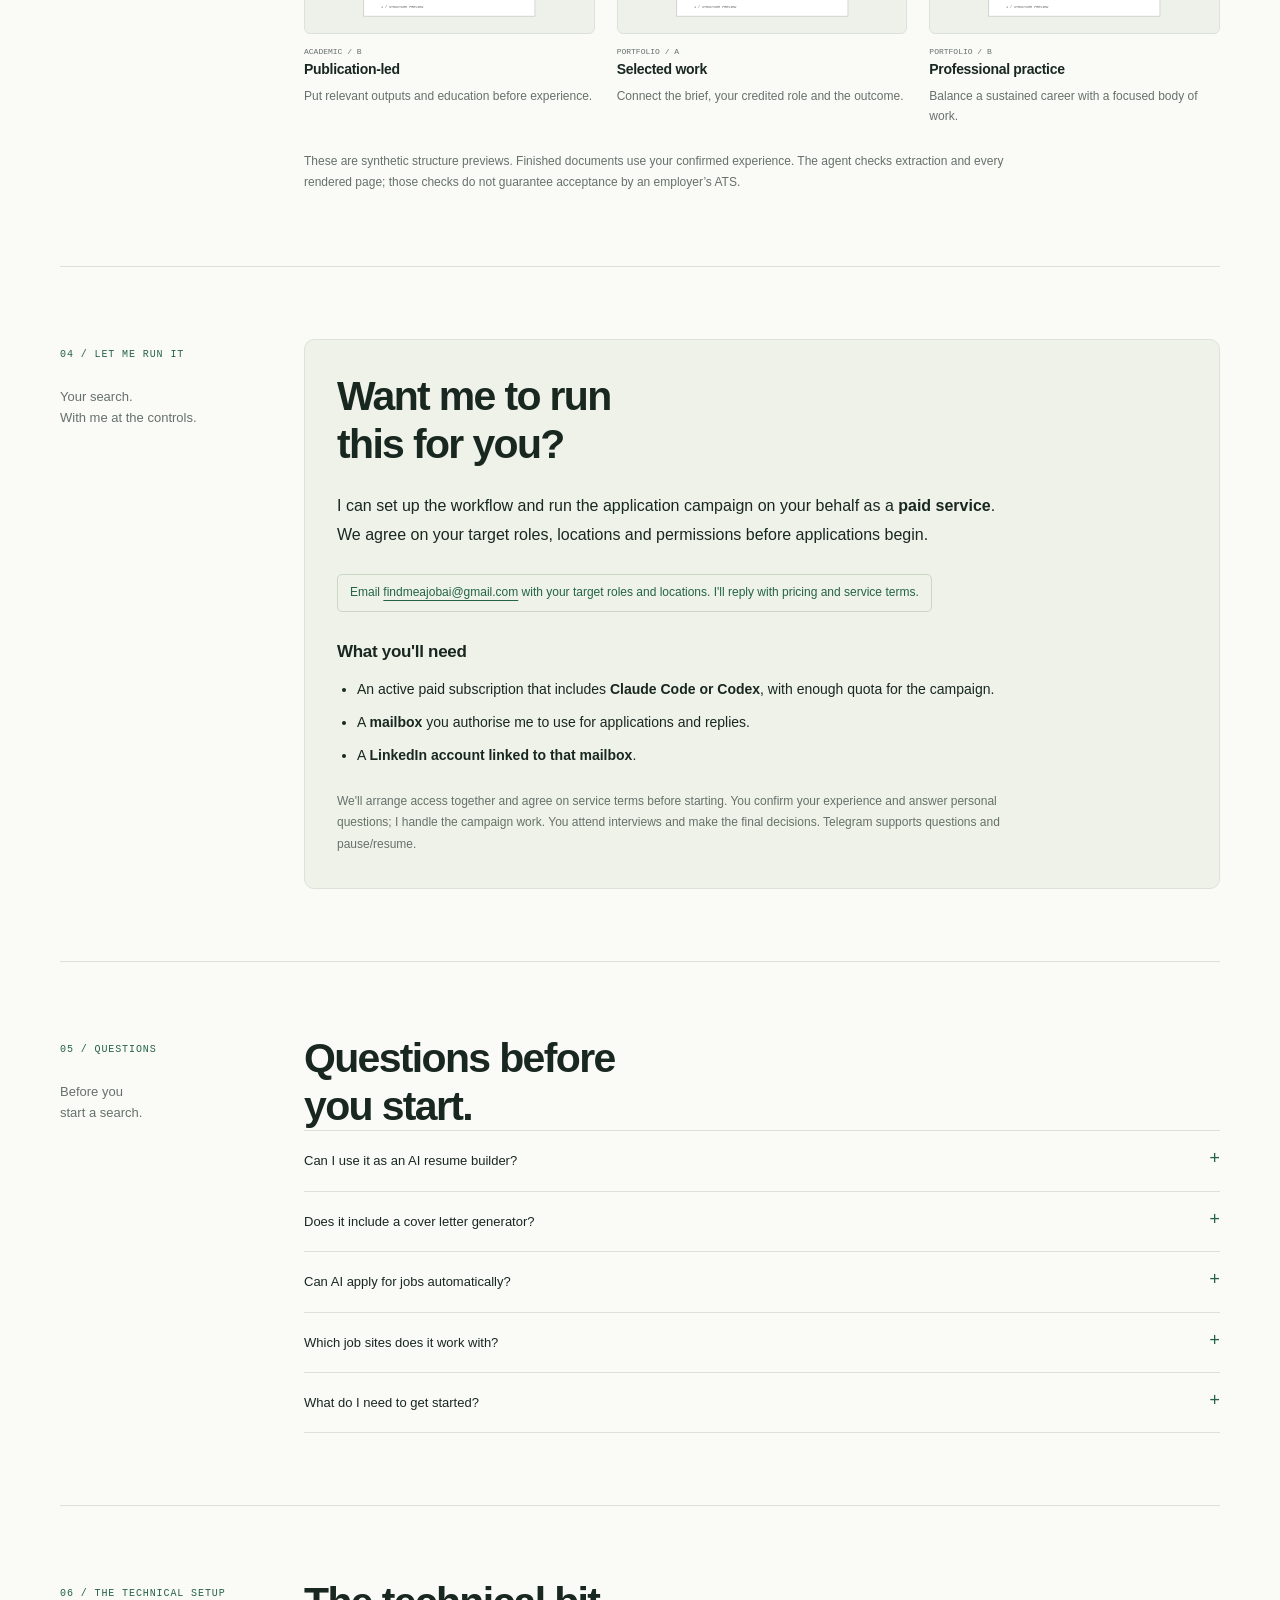
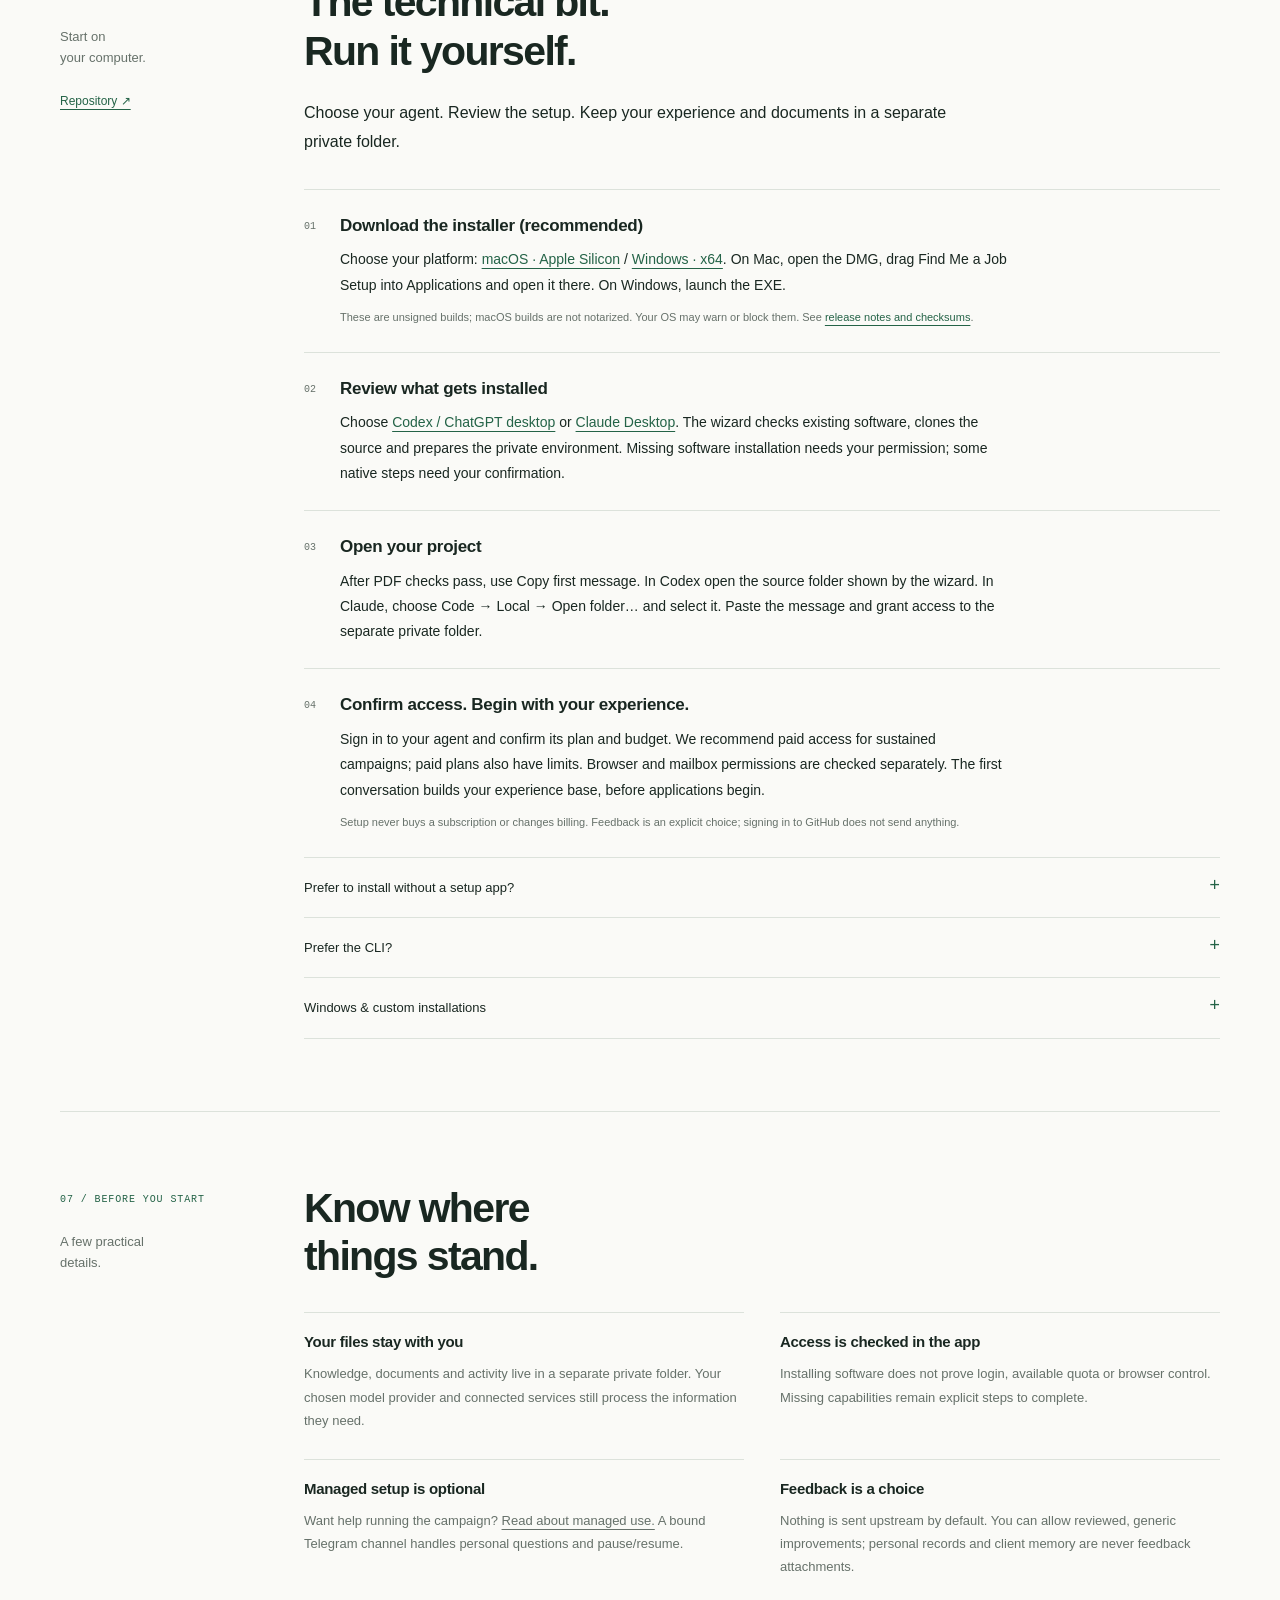
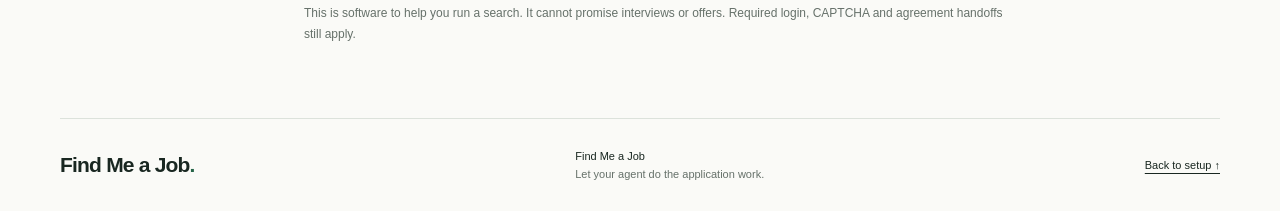
==== commit a0d54117: "Clarify paid managed-search service terms State that running a campaign on behalf of a client is pai" ====
--- a/site/index.html
+++ b/site/index.html
@@ -62,8 +62,8 @@
 
     <section id="managed" class="chapter page managed" aria-labelledby="managed-heading">
       <div class="chapter-index"><span class="label">04 / LET ME RUN IT</span><p>Your search.<br>With me at the controls.</p></div>
-      <div class="chapter-body"><h2 id="managed-heading">Want me to run<br>this for you?</h2><p class="intro">I can set up the workflow and run the application campaign on your behalf. We agree on your target roles, locations and permissions before applications begin.</p>
-        <p class="contact-status">Email <a href="mailto:findmeajobai@gmail.com">findmeajobai@gmail.com</a> to discuss your search.</p>
+      <div class="chapter-body"><h2 id="managed-heading">Want me to run<br>this for you?</h2><p class="intro">I can set up the workflow and run the application campaign on your behalf as a <strong>paid service</strong>. We agree on your target roles, locations and permissions before applications begin.</p>
+        <p class="contact-status">Email <a href="mailto:findmeajobai@gmail.com">findmeajobai@gmail.com</a> with your target roles and locations. I'll reply with pricing and service terms.</p>
         <h3 class="requirements-heading">What you'll need</h3><ul class="requirements"><li>An active paid subscription that includes <strong>Claude Code or Codex</strong>, with enough quota for the campaign.</li><li>A <strong>mailbox</strong> you authorise me to use for applications and replies.</li><li>A <strong>LinkedIn account linked to that mailbox</strong>.</li></ul>
         <p class="note">We'll arrange access together and agree on service terms before starting. You confirm your experience and answer personal questions; I handle the campaign work. You attend interviews and make the final decisions. Telegram supports questions and pause/resume.</p>
       </div>
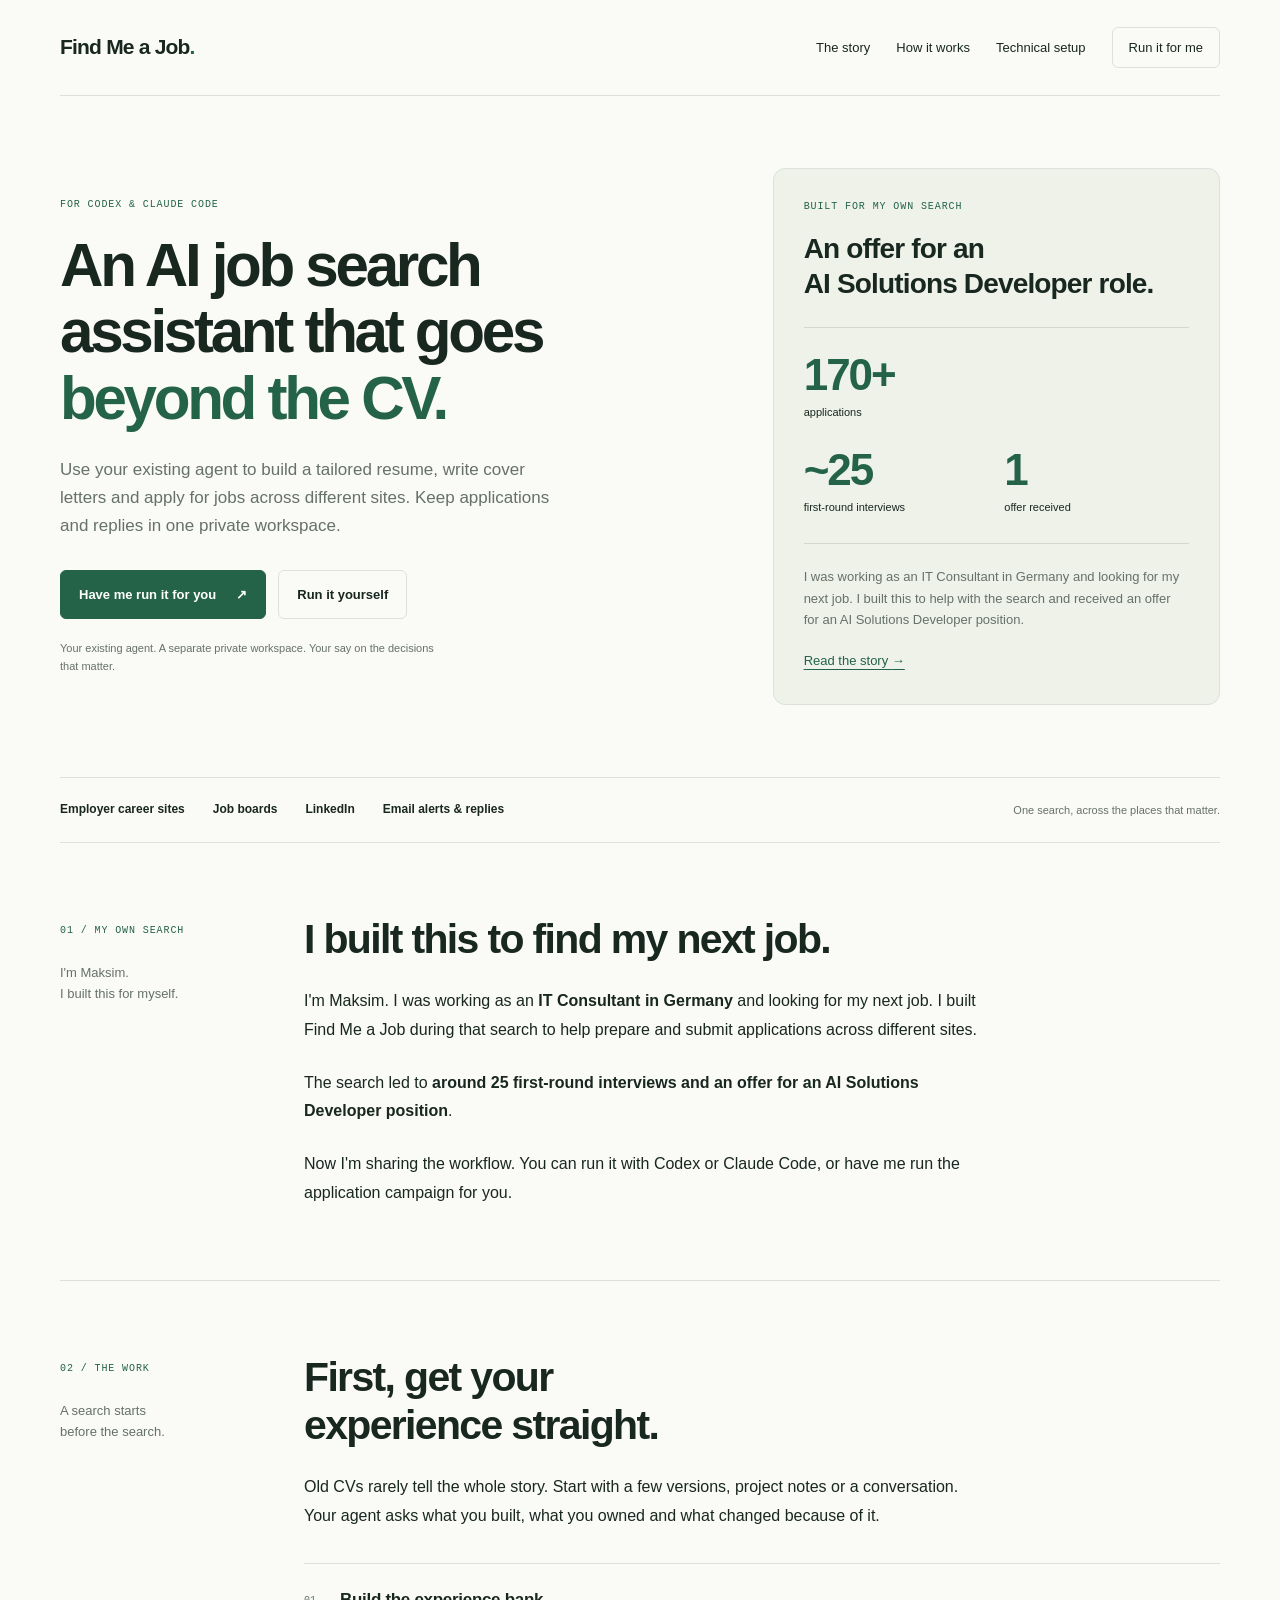
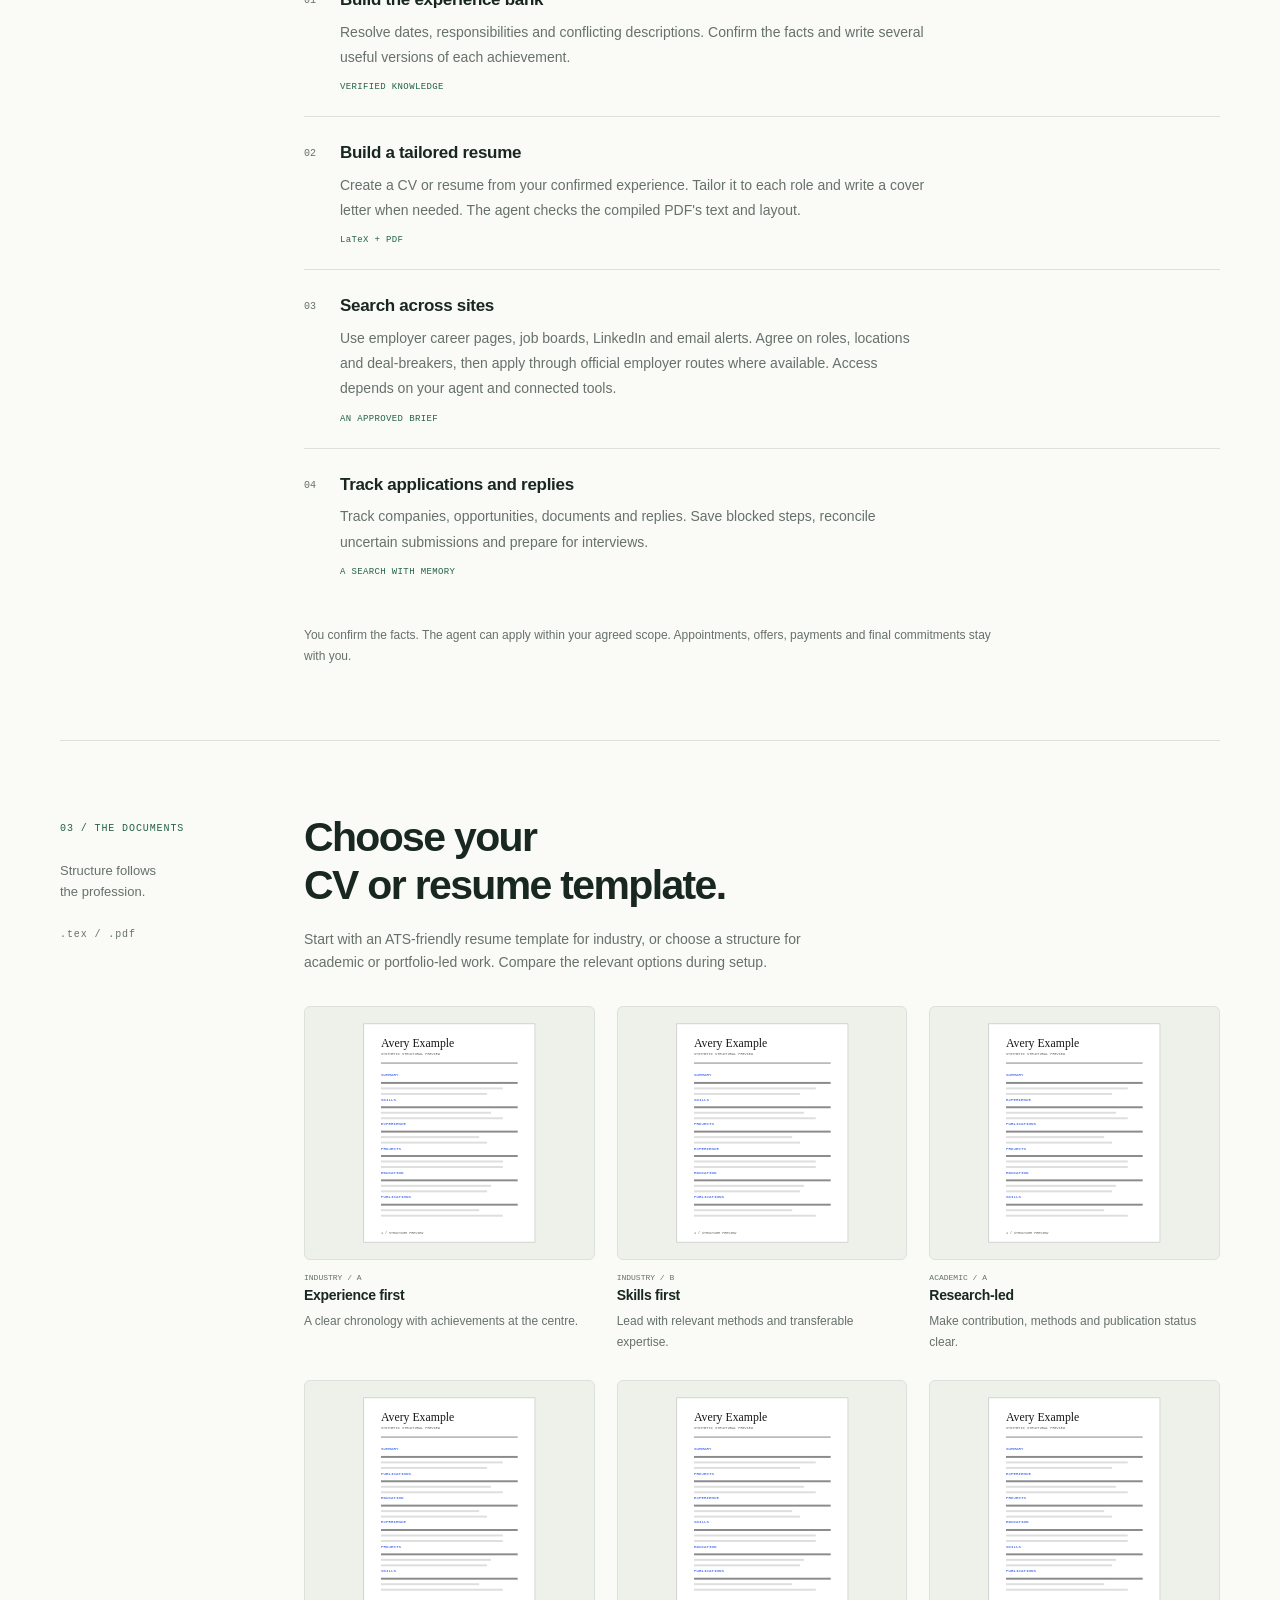
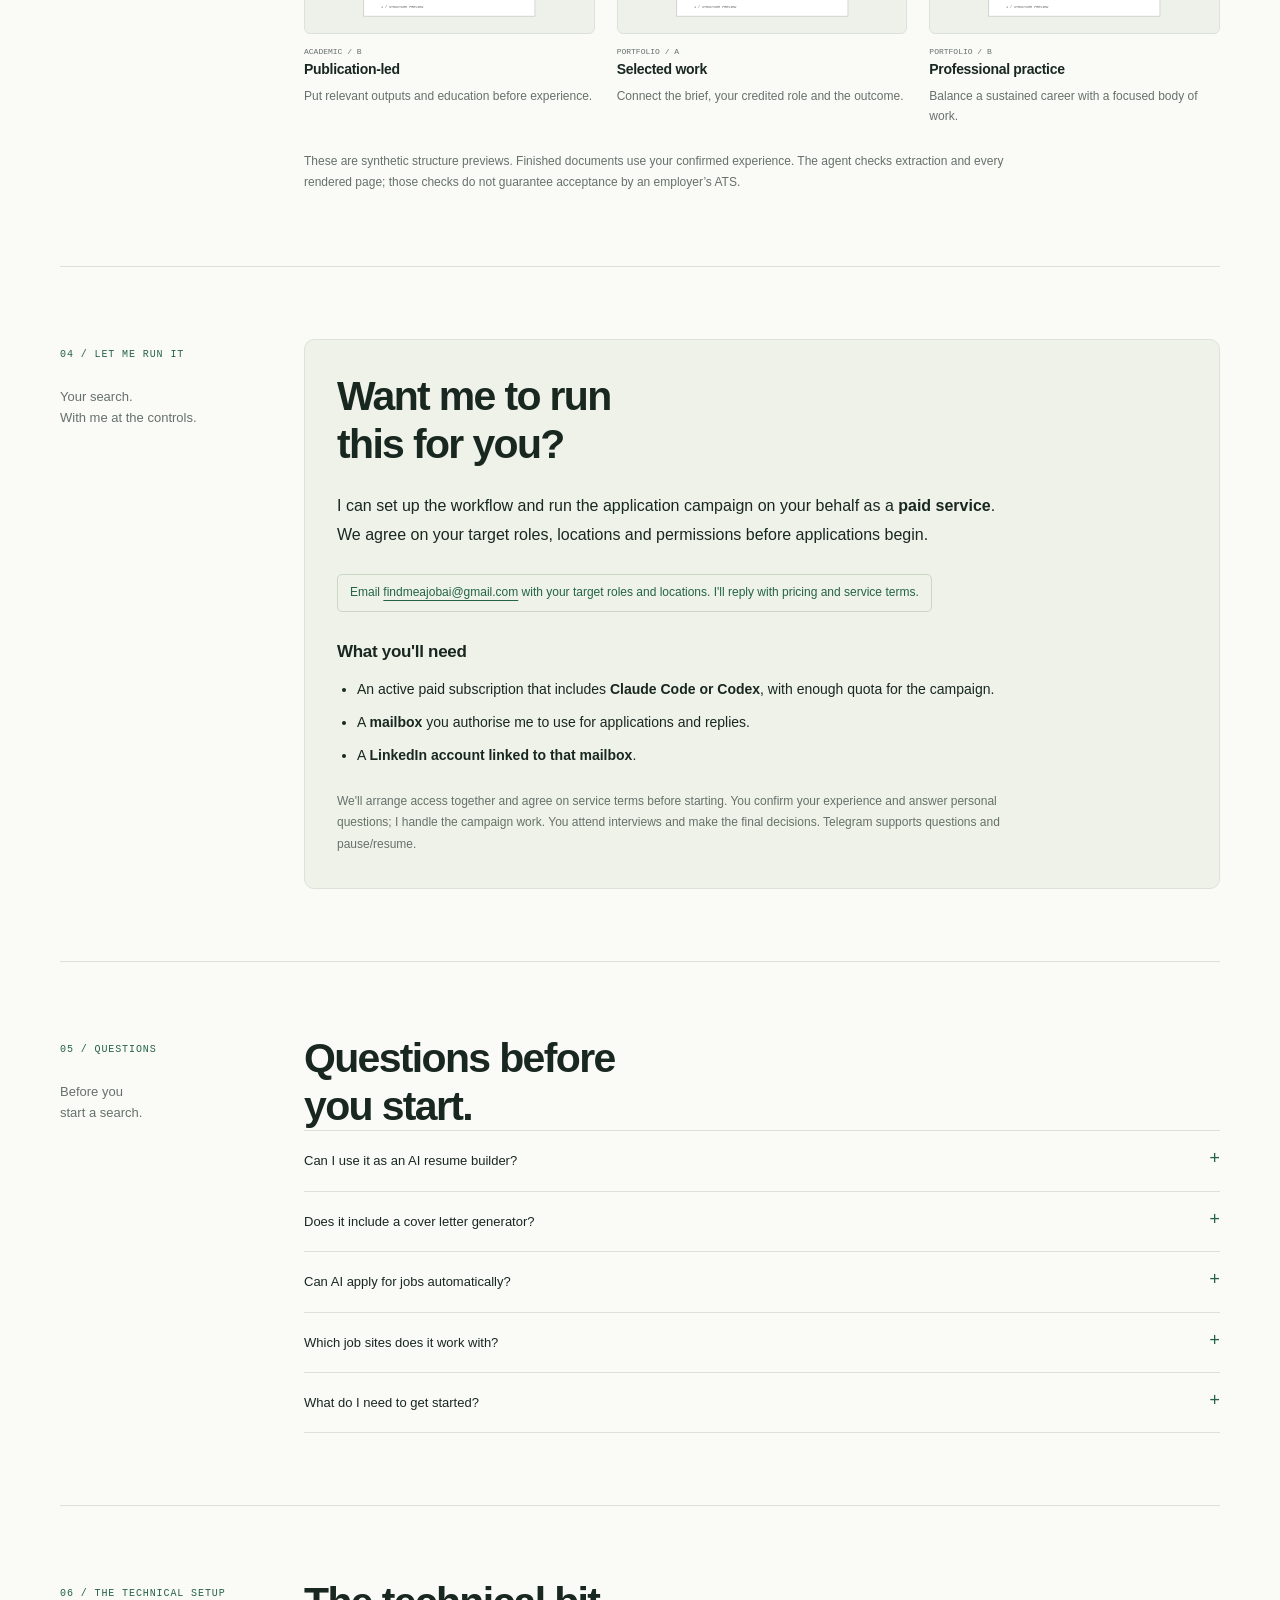
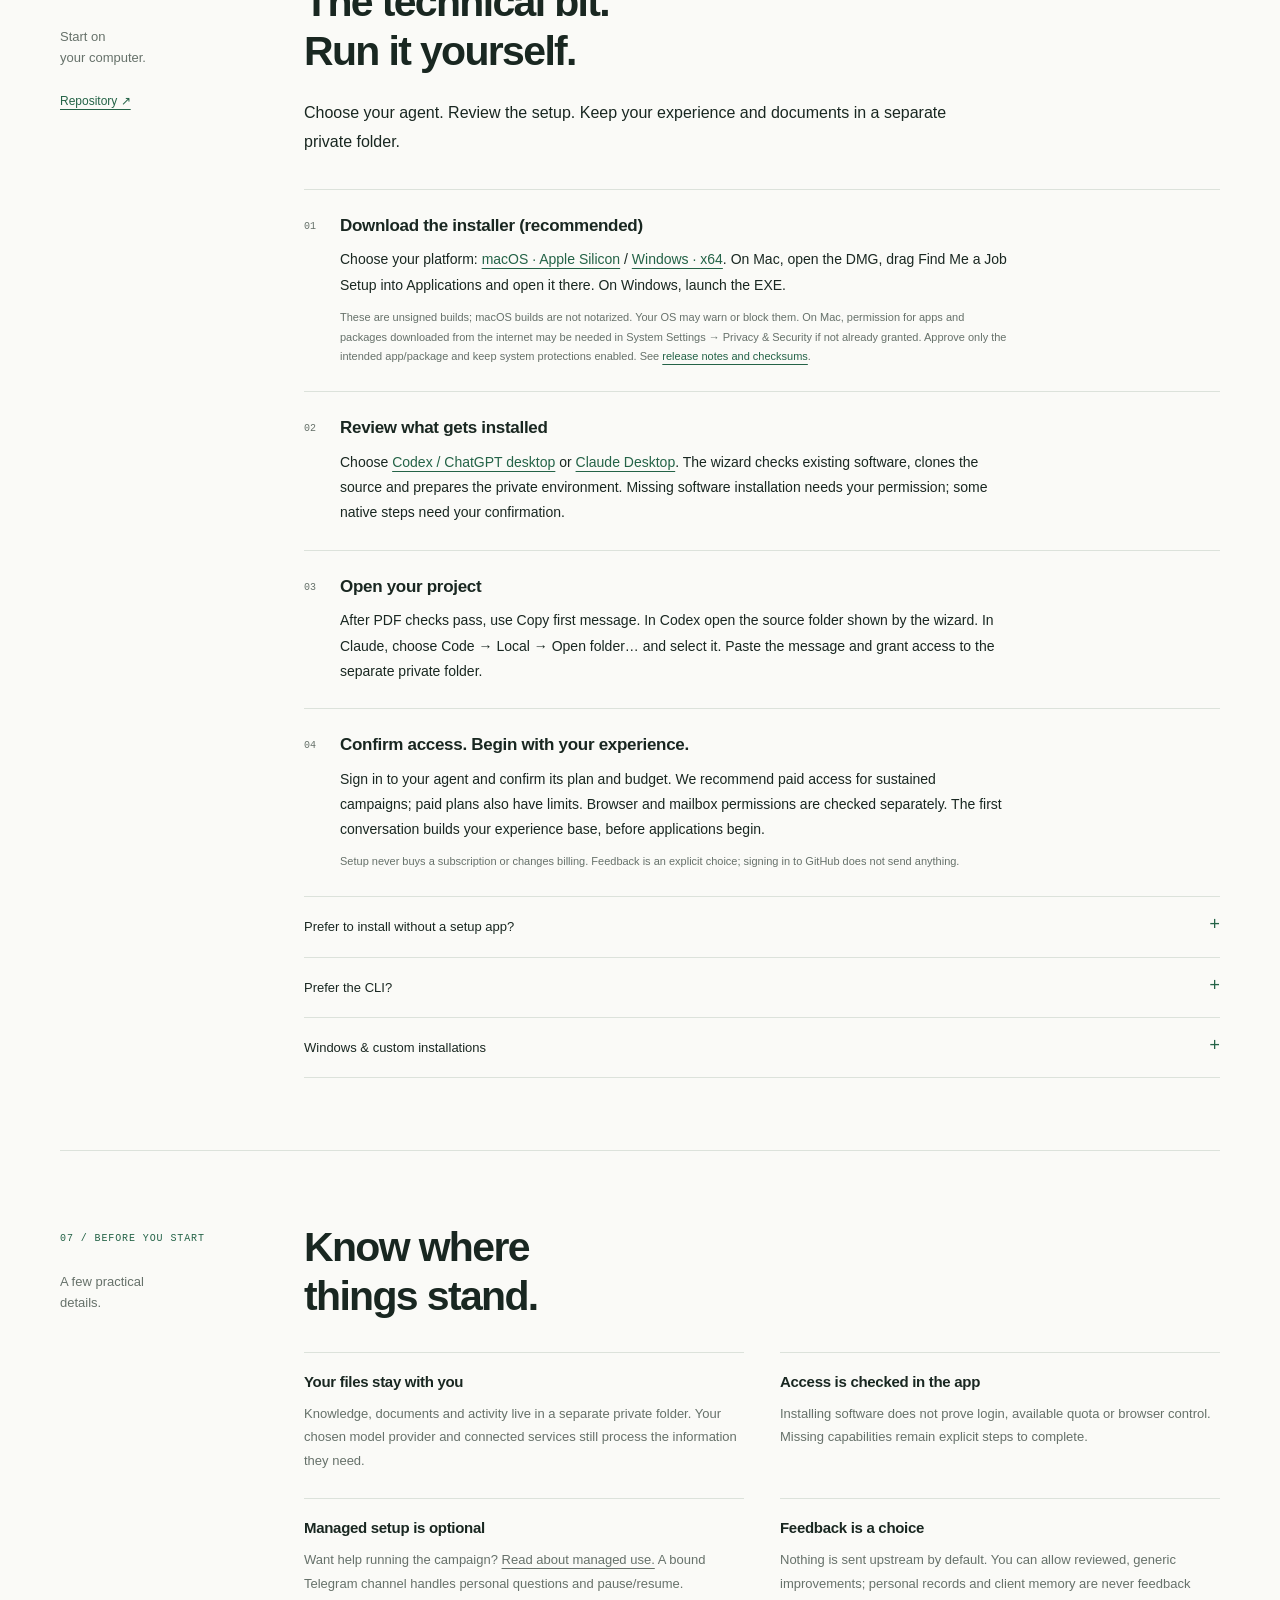
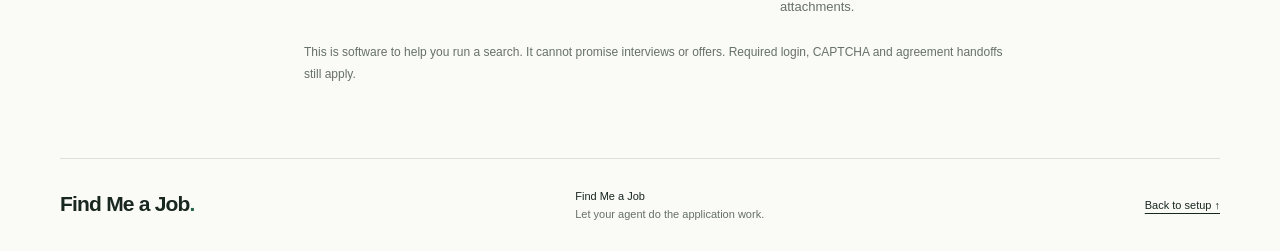
==== commit ec2618a5: "Automate macOS prerequisite installation in setup wizard Download and verify the official Homebrew p" ====
--- a/site/index.html
+++ b/site/index.html
@@ -84,7 +84,7 @@
       <div class="chapter-index"><span class="label">06 / THE TECHNICAL SETUP</span><p>Start on<br>your computer.</p><a class="small-link" href="https://github.com/BlehMaks/find-me-a-job">Repository ↗</a></div>
       <div class="chapter-body"><h2 id="install-heading">The technical bit.<br>Run it yourself.</h2><p class="intro">Choose your agent. Review the setup. Keep your experience and documents in a separate private folder.</p>
         <ol class="setup-list">
-          <li><span class="row-no">01</span><div><h3>Download the installer (recommended)</h3><p>Choose your platform: <a href="https://github.com/BlehMaks/find-me-a-job/releases/download/v0.1.0/FindMeAJob-Setup-0.1.0-macos-arm64.dmg">macOS · Apple Silicon</a> / <a href="https://github.com/BlehMaks/find-me-a-job/releases/download/v0.1.0/FindMeAJob-Setup-0.1.0-windows-x64.exe">Windows · x64</a>. On Mac, open the DMG, drag Find Me a Job Setup into Applications and open it there. On Windows, launch the EXE.</p><p class="small">These are unsigned builds; macOS builds are not notarized. Your OS may warn or block them. See <a href="https://github.com/BlehMaks/find-me-a-job/releases/tag/v0.1.0">release notes and checksums</a>.</p></div></li>
+          <li><span class="row-no">01</span><div><h3>Download the installer (recommended)</h3><p>Choose your platform: <a href="https://github.com/BlehMaks/find-me-a-job/releases/download/v0.1.0/FindMeAJob-Setup-0.1.0-macos-arm64.dmg">macOS · Apple Silicon</a> / <a href="https://github.com/BlehMaks/find-me-a-job/releases/download/v0.1.0/FindMeAJob-Setup-0.1.0-windows-x64.exe">Windows · x64</a>. On Mac, open the DMG, drag Find Me a Job Setup into Applications and open it there. On Windows, launch the EXE.</p><p class="small">These are unsigned builds; macOS builds are not notarized. Your OS may warn or block them. On Mac, permission for apps and packages downloaded from the internet may be needed in System Settings → Privacy &amp; Security if not already granted. Approve only the intended app/package and keep system protections enabled. See <a href="https://github.com/BlehMaks/find-me-a-job/releases/tag/v0.1.0">release notes and checksums</a>.</p></div></li>
           <li><span class="row-no">02</span><div><h3>Review what gets installed</h3><p>Choose <a href="https://learn.chatgpt.com/docs/app">Codex / ChatGPT desktop</a> or <a href="https://code.claude.com/docs/en/desktop-quickstart">Claude Desktop</a>. The wizard checks existing software, clones the source and prepares the private environment. Missing software installation needs your permission; some native steps need your confirmation.</p></div></li>
           <li><span class="row-no">03</span><div><h3>Open your project</h3><p>After PDF checks pass, use Copy first message. In Codex open the source folder shown by the wizard. In Claude, choose Code → Local → Open folder… and select it. Paste the message and grant access to the separate private folder.</p></div></li>
           <li><span class="row-no">04</span><div><h3>Confirm access. Begin with your experience.</h3><p>Sign in to your agent and confirm its plan and budget. We recommend paid access for sustained campaigns; paid plans also have limits. Browser and mailbox permissions are checked separately. The first conversation builds your experience base, before applications begin.</p><p class="small">Setup never buys a subscription or changes billing. Feedback is an explicit choice; signing in to GitHub does not send anything.</p></div></li>
